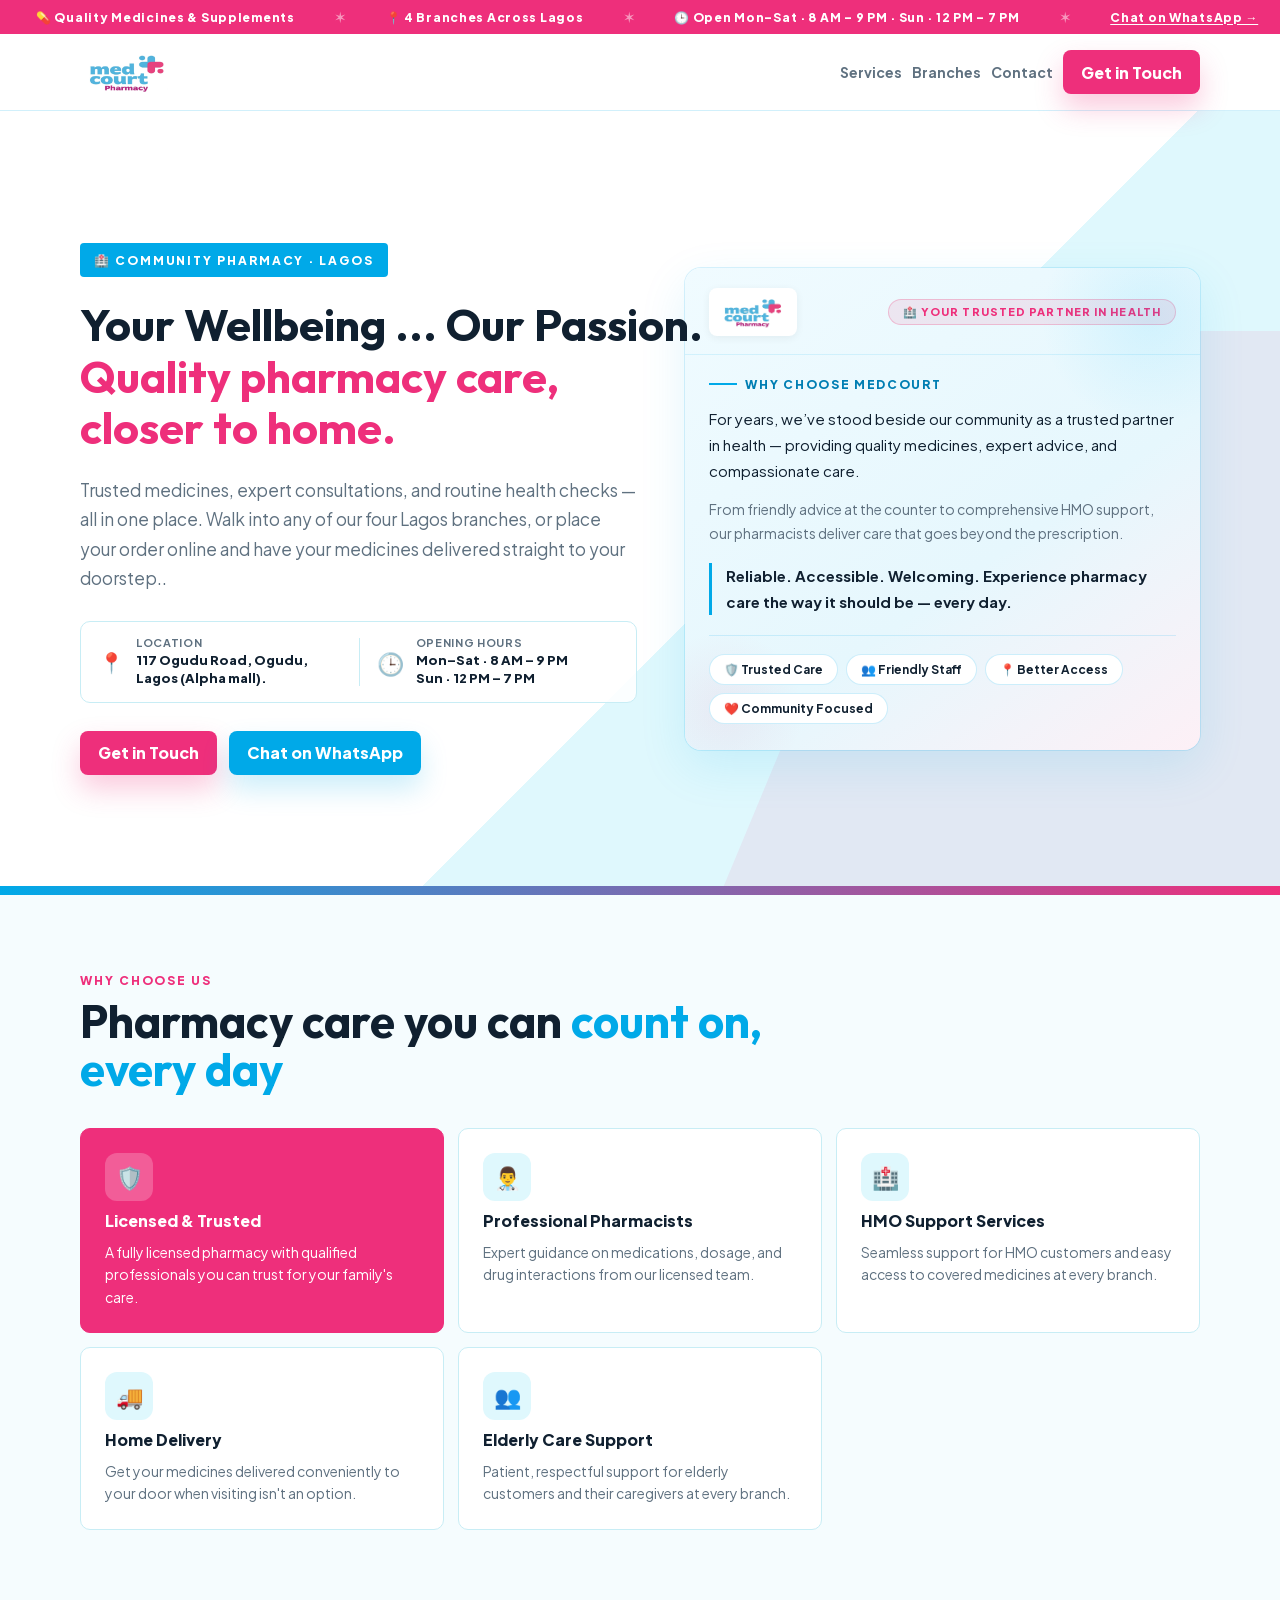
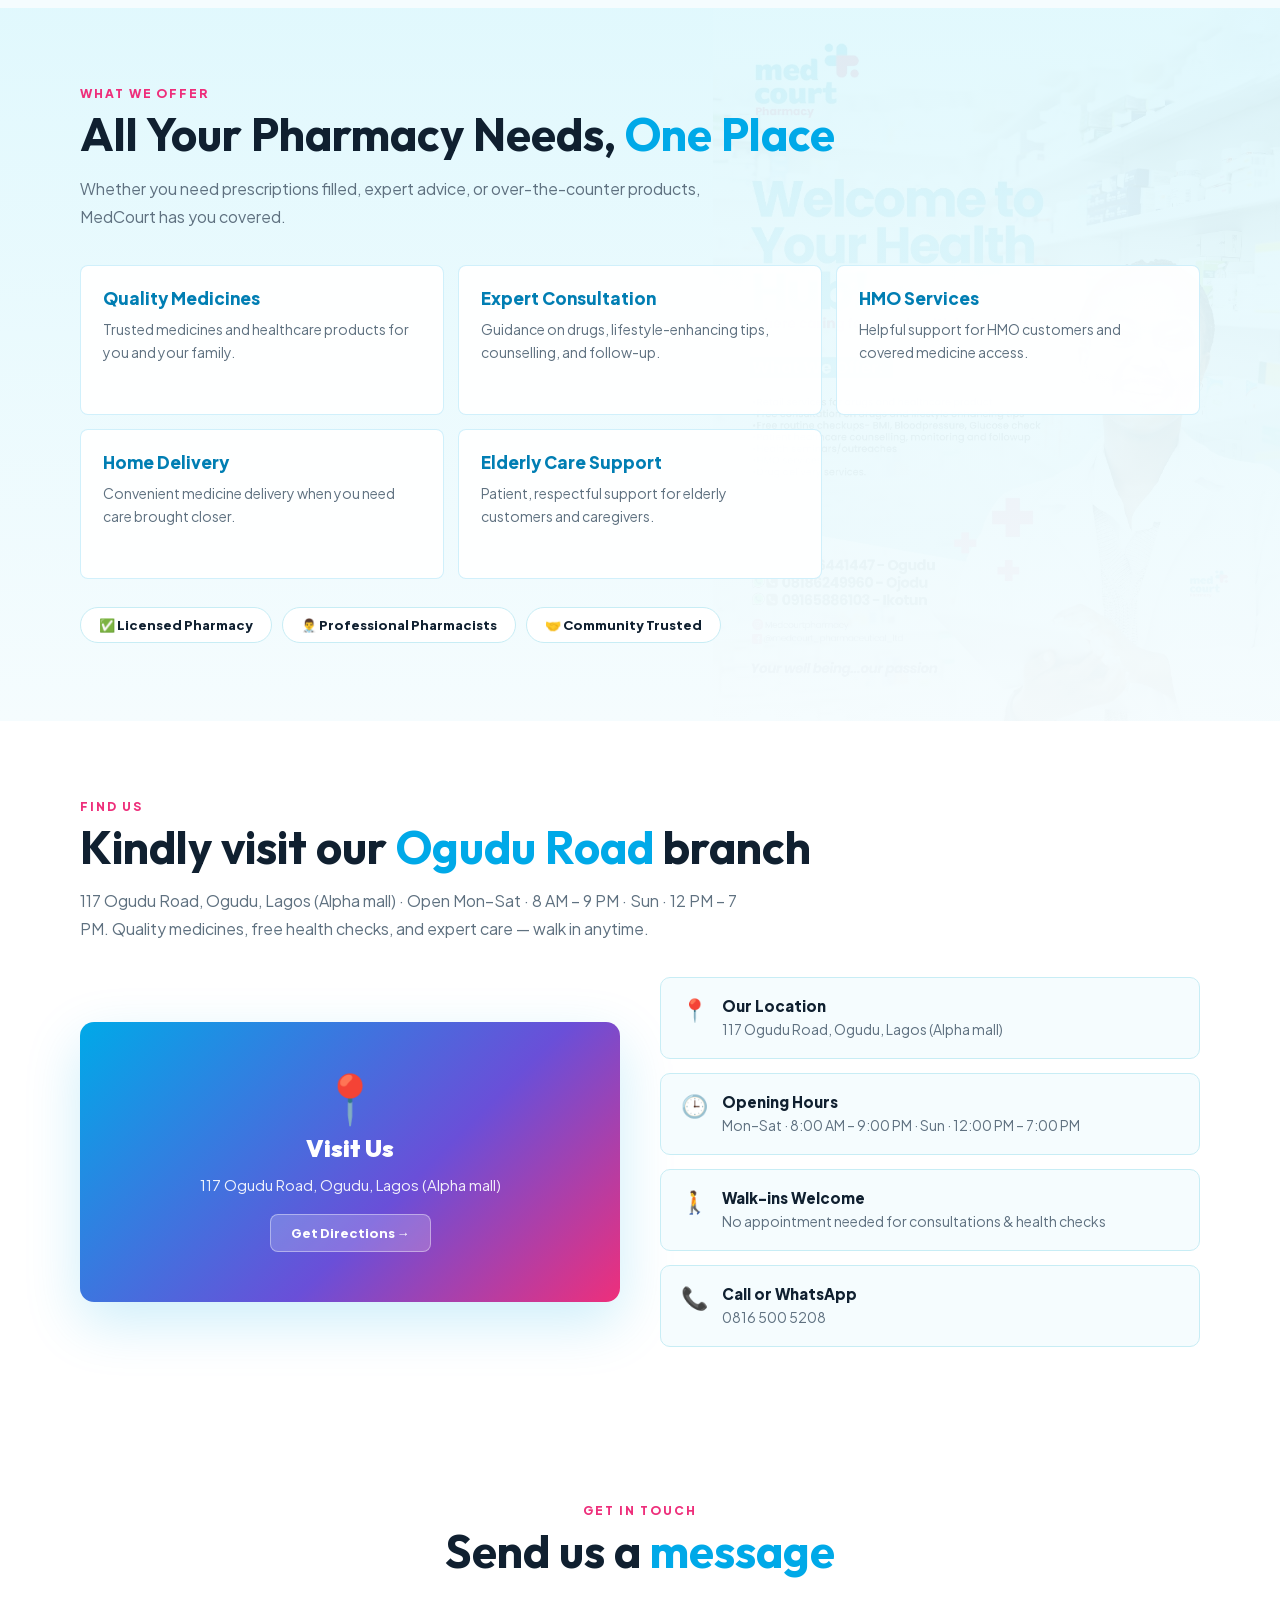
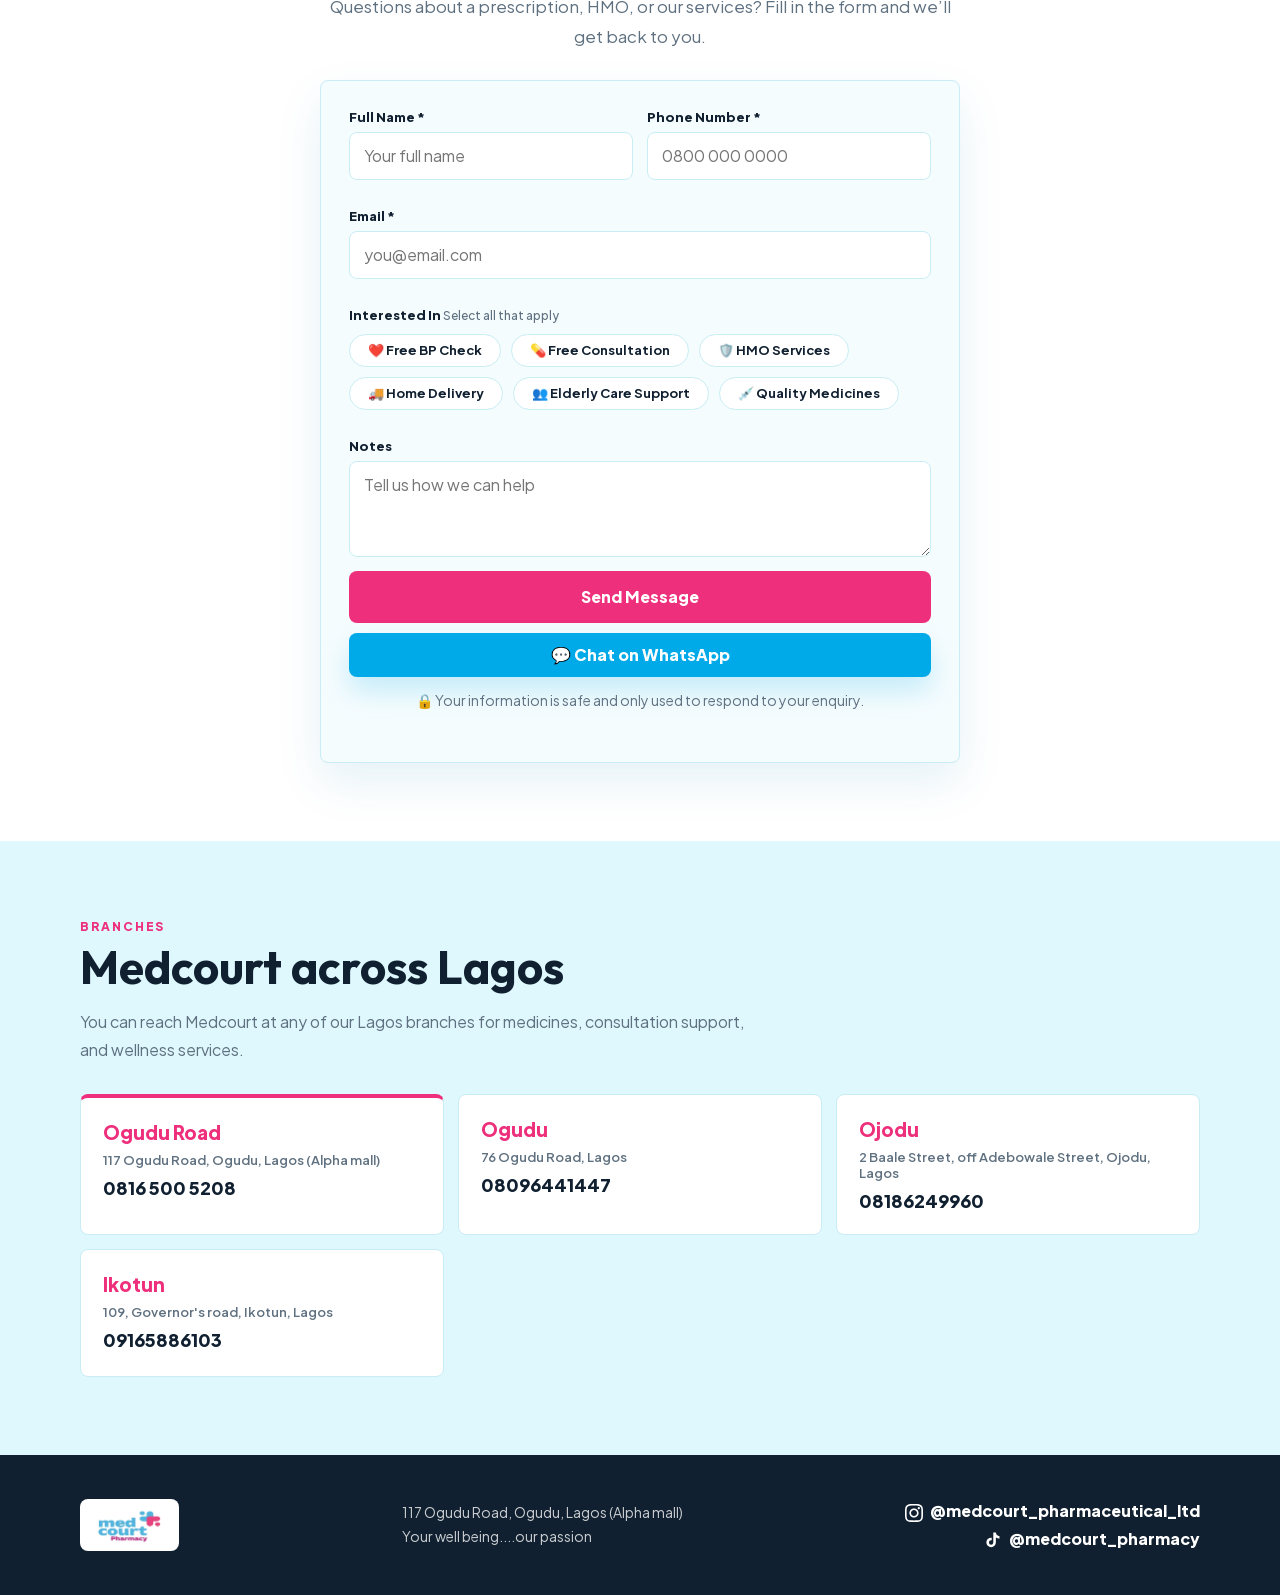
==== index.html @ 7a8a5ca0 "remove pop up" ====
<!DOCTYPE html>
<html lang="en">
<head>
<meta charset="UTF-8">
<meta name="viewport" content="width=device-width, initial-scale=1.0">
<title>Medcourt Pharmacy | Quality Care · Lagos</title>
<!-- Google Analytics -->
<script async src="https://www.googletagmanager.com/gtag/js?id=G-EZX1KVWRFL"></script>
<script>
  window.dataLayer = window.dataLayer || [];
  function gtag(){dataLayer.push(arguments);}
  gtag('js', new Date());
  gtag('config', 'G-EZX1KVWRFL');
</script>
<link href="assets/fonts/fonts.css" rel="stylesheet">
<style>
  :root {
    --cyan: #00a9e8;
    --cyan-dark: #007eb3;
    --cyan-soft: #dff8fd;
    --pink: #ee2f7b;
    --pink-dark: #c91461;
    --ink: #102030;
    --muted: #5f7180;
    --line: #c8edf5;
    --white: #ffffff;
    --soft: #f5fcfe;
  }

  *, *::before, *::after { box-sizing: border-box; margin: 0; padding: 0; }

  html { scroll-behavior: smooth; }

  body {
    font-family: "Plus Jakarta Sans", Arial, sans-serif;
    color: var(--ink);
    background: var(--soft);
    overflow-x: hidden;
  }

  img { max-width: 100%; display: block; }
  a { color: inherit; }
  button, input, select, textarea { font: inherit; }

  .container {
    width: min(1120px, calc(100% - 40px));
    margin: 0 auto;
  }

  .topbar {
    background: var(--pink);
    color: var(--white);
    font-size: 12px;
    font-weight: 800;
    letter-spacing: 0.06em;
    height: 34px;
    overflow: hidden;
    display: flex;
    align-items: center;
  }

  .topbar a {
    color: var(--white);
    text-decoration: underline;
    text-underline-offset: 2px;
  }

  .topbar-track {
    display: flex;
    white-space: nowrap;
    animation: topbar-slide 28s linear infinite;
    gap: 0;
  }

  .topbar-track:hover { animation-play-state: paused; }

  .topbar-item {
    padding: 0 36px;
    flex-shrink: 0;
  }

  .topbar-sep {
    opacity: 0.5;
    padding: 0 4px;
  }

  @keyframes topbar-slide {
    from { transform: translateX(0); }
    to   { transform: translateX(-50%); }
  }

  .site-header {
    background: rgba(255,255,255,0.92);
    border-bottom: 1px solid rgba(0,169,232,0.18);
    position: sticky;
    top: 0;
    z-index: 30;
    backdrop-filter: blur(14px);
  }

  .nav {
    min-height: 76px;
    display: flex;
    align-items: center;
    justify-content: space-between;
    gap: 20px;
  }

  .brand {
    display: inline-flex;
    align-items: center;
    gap: 12px;
    text-decoration: none;
  }

  .brand-mark {
    width: 46px;
    height: 46px;
    border-radius: 12px;
    background:
      radial-gradient(circle at 34% 25%, var(--cyan) 0 14%, transparent 15%),
      radial-gradient(circle at 62% 25%, var(--cyan) 0 14%, transparent 15%),
      linear-gradient(90deg, transparent 0 48%, var(--pink) 49% 100%),
      linear-gradient(var(--cyan), var(--cyan));
    position: relative;
    box-shadow: 0 10px 24px rgba(0,169,232,0.18);
  }

  .brand-mark::after {
    content: "";
    position: absolute;
    width: 30px;
    height: 30px;
    right: 2px;
    bottom: 4px;
    background:
      linear-gradient(var(--pink), var(--pink)) center / 100% 34% no-repeat,
      linear-gradient(90deg, var(--pink), var(--pink)) center / 34% 100% no-repeat;
    border-radius: 8px;
  }

  .brand-text {
    font-family: "Outfit", Arial, sans-serif;
    line-height: 0.86;
    color: var(--cyan);
    font-weight: 900;
    font-size: 27px;
    letter-spacing: 0;
  }

  .brand-text span {
    display: block;
    color: var(--pink);
    font-size: 14px;
    letter-spacing: 0;
    margin-top: 5px;
  }

  .nav-actions {
    display: flex;
    align-items: center;
    gap: 10px;
  }

  .nav-link {
    color: var(--muted);
    text-decoration: none;
    font-size: 14px;
    font-weight: 700;
  }

  .btn {
    border: 0;
    border-radius: 8px;
    min-height: 44px;
    padding: 0 18px;
    display: inline-flex;
    align-items: center;
    justify-content: center;
    gap: 8px;
    text-decoration: none;
    font-weight: 900;
    cursor: pointer;
    transition: transform 0.2s ease, box-shadow 0.2s ease, background 0.2s ease;
    white-space: nowrap;
  }

  .btn:hover { transform: translateY(-1px); }

  .btn-primary {
    background: var(--pink);
    color: var(--white);
    box-shadow: 0 14px 28px rgba(238,47,123,0.25);
  }

  .btn-primary:hover { background: var(--pink-dark); }

  .btn-secondary {
    background: var(--cyan);
    color: var(--white);
    box-shadow: 0 14px 28px rgba(0,169,232,0.2);
  }

  .btn-submit {
    background: var(--pink);
    color: var(--white);
    width: 100%;
    min-height: 52px;
  }

  /* Button loading spinner */
  .btn .spinner,
  .btn-spinner {
    display: inline-block;
    width: 16px;
    height: 16px;
    border-radius: 50%;
    border: 2px solid rgba(255,255,255,0.25);
    border-top-color: rgba(255,255,255,0.95);
    vertical-align: middle;
    margin-right: 8px;
    box-sizing: border-box;
    animation: spin 0.8s linear infinite;
  }

  /* darker spinner for buttons with light text on pale background */
  .btn-primary.loading .spinner,
  .btn-submit.loading .spinner {
    border: 2px solid rgba(255,255,255,0.25);
    border-top-color: rgba(255,255,255,0.95);
  }

  @keyframes spin { to { transform: rotate(360deg); } }

  .hero {
    background:
      linear-gradient(135deg, var(--white) 0 58%, var(--cyan-soft) 58% 100%);
    min-height: calc(100vh - 116px);
    padding: 64px 0 52px;
    display: flex;
    align-items: center;
    position: relative;
    overflow: hidden;
  }

  .hero::before {
    content: "";
    position: absolute;
    inset: auto 0 0 auto;
    width: min(48vw, 560px);
    height: 72%;
    background: var(--pink);
    clip-path: polygon(42% 0, 100% 0, 100% 100%, 0 100%);
    opacity: 0.08;
    pointer-events: none;
  }

  .hero::after {
    content: "";
    position: absolute;
    left: 0;
    right: 0;
    bottom: 0;
    height: 9px;
    background: linear-gradient(90deg, var(--cyan), var(--pink));
  }

  .hero-grid {
    display: grid;
    grid-template-columns: minmax(0, 1.04fr) minmax(360px, 0.96fr);
    gap: 48px;
    align-items: center;
    position: relative;
    z-index: 1;
  }

  .hero-content {
    width: 100%;
    position: relative;
    z-index: 1;
  }

  .opening-tag {
    display: inline-flex;
    align-items: center;
    min-height: 34px;
    padding: 0 14px;
    border-radius: 4px;
    background: var(--cyan);
    color: var(--white);
    text-transform: uppercase;
    font-size: 12px;
    font-weight: 900;
    letter-spacing: 0.16em;
    margin-bottom: 22px;
    white-space: nowrap;
    max-width: 100%;
    overflow: hidden;
    text-overflow: ellipsis;
  }

  .hero h1 {
    font-family: "Outfit", Arial, sans-serif;
    font-size: clamp(1rem, 5.8vw, 2.8rem);
    line-height: 1.15;
    letter-spacing: 0;
    color: var(--ink);
    margin-bottom: 22px;
  }

  .h1-line {
    display: block;
    white-space: nowrap;
  }

  .h1-accent {
    color: var(--pink);
  }

  .hero-copy {
    font-size: 1.08rem;
    line-height: 1.7;
    color: var(--muted);
    max-width: 560px;
    margin-bottom: 28px;
  }

  .hero-meta {
    display: flex;
    flex-wrap: wrap;
    gap: 0;
    margin-bottom: 28px;
    max-width: 580px;
    background: rgba(255,255,255,0.88);
    border: 1px solid var(--line);
    border-radius: 10px;
    overflow: hidden;
  }

  .meta-item {
    display: flex;
    align-items: center;
    gap: 12px;
    padding: 14px 18px;
    flex: 1;
    min-width: 0;
    position: relative;
  }

  .meta-item + .meta-item::before {
    content: "";
    position: absolute;
    left: 0;
    top: 20%;
    height: 60%;
    width: 1px;
    background: var(--line);
  }

  .meta-item-icon {
    font-size: 20px;
    flex-shrink: 0;
    line-height: 1;
  }

  .meta-item strong {
    display: block;
    color: var(--muted);
    font-size: 11px;
    font-weight: 700;
    letter-spacing: 0.06em;
    text-transform: uppercase;
    margin-bottom: 3px;
  }

  .meta-item span {
    display: block;
    color: var(--ink);
    font-size: 13px;
    line-height: 1.35;
    font-weight: 800;
  }

  .hero-actions {
    display: flex;
    flex-wrap: wrap;
    gap: 12px;
    align-items: center;
  }

  .hero-visual {
    position: relative;
  }

  .opening-panel {
    background: var(--white);
    border: 1px solid rgba(0,169,232,0.2);
    border-radius: 8px;
    box-shadow: 0 28px 70px rgba(16,32,48,0.14);
    overflow: hidden;
  }

  .panel-ribbon {
    min-height: 52px;
    background: var(--pink);
    color: var(--white);
    display: flex;
    align-items: center;
    justify-content: space-between;
    gap: 16px;
    padding: 0 22px;
    font-weight: 900;
    letter-spacing: 0.12em;
    text-transform: uppercase;
    font-size: 12px;
  }

  .panel-ribbon span:last-child {
    background: var(--white);
    color: var(--pink);
    border-radius: 4px;
    padding: 7px 10px;
    letter-spacing: 0.08em;
  }

  .panel-body {
    padding: 28px 30px 30px;
    background:
      linear-gradient(90deg, rgba(0,169,232,0.08) 0 1px, transparent 1px) 0 0 / 28px 28px,
      linear-gradient(180deg, var(--white), #f7fdff);
  }

  .panel-logo {
    display: inline-flex;
    align-items: center;
    gap: 12px;
    margin-bottom: 24px;
  }

  .panel-logo .brand-mark {
    width: 38px;
    height: 38px;
    box-shadow: none;
  }

  .panel-logo .brand-mark::after {
    width: 25px;
    height: 25px;
  }

  .panel-logo strong {
    font-family: "Outfit", Arial, sans-serif;
    color: var(--cyan);
    font-size: 24px;
    line-height: 0.85;
    letter-spacing: 0;
  }

  .panel-logo strong span {
    display: block;
    color: var(--pink);
    font-size: 13px;
    margin-top: 5px;
  }

  .panel-location {
    color: var(--muted);
    font-size: 13px;
    font-weight: 900;
    letter-spacing: 0.12em;
    text-transform: uppercase;
    margin-bottom: 12px;
  }

  .panel-title {
    font-family: "Outfit", Arial, sans-serif;
    font-size: 5.15rem;
    line-height: 0.88;
    color: var(--cyan);
    letter-spacing: 0;
    margin-bottom: 18px;
  }

  .panel-title span {
    color: var(--pink);
    display: block;
  }

  .panel-address {
    color: var(--ink);
    font-size: 16px;
    line-height: 1.5;
    font-weight: 800;
    max-width: 360px;
    margin-bottom: 26px;
  }

  .panel-actions {
    display: grid;
    grid-template-columns: repeat(2, minmax(0, 1fr));
    gap: 10px;
  }

  .panel-chip {
    border: 1px solid var(--line);
    background: var(--white);
    border-radius: 6px;
    min-height: 70px;
    padding: 12px;
    display: flex;
    align-items: center;
    color: var(--ink);
    font-size: 13px;
    line-height: 1.35;
    font-weight: 900;
  }

  section { padding: 78px 0; }

  .section-kicker {
    color: var(--pink);
    font-size: 12px;
    font-weight: 900;
    letter-spacing: 0.16em;
    text-transform: uppercase;
    margin-bottom: 10px;
  }

  .section-title {
    font-family: "Outfit", Arial, sans-serif;
    font-size: 2.85rem;
    line-height: 1.05;
    color: var(--ink);
    letter-spacing: 0;
    max-width: 760px;
    margin-bottom: 16px;
  }

  .section-title span { color: var(--cyan); }

  .section-copy {
    color: var(--muted);
    font-size: 16px;
    line-height: 1.75;
    max-width: 680px;
  }

  .lead-magnet {
    background: var(--white);
  }

  .lead-grid {
    display: grid;
    grid-template-columns: 0.95fr 1.05fr;
    gap: 48px;
    align-items: center;
  }

  .poster-frame {
    border-radius: 8px;
    overflow: hidden;
    background: var(--cyan-soft);
    box-shadow: 0 24px 60px rgba(16,32,48,0.14);
    border: 1px solid rgba(0,169,232,0.16);
  }

  .offer-list {
    display: grid;
    grid-template-columns: repeat(2, minmax(0, 1fr));
    gap: 12px;
    margin-top: 30px;
  }

  .offer-pill {
    background: var(--cyan-soft);
    border: 1px solid var(--line);
    color: var(--ink);
    border-radius: 8px;
    padding: 15px 16px;
    min-height: 76px;
    display: flex;
    align-items: center;
    font-weight: 800;
    line-height: 1.35;
  }

  .offer-pill.featured {
    background: var(--pink);
    color: var(--white);
    border-color: var(--pink);
  }

  .services {
    background:
      linear-gradient(180deg, rgba(223,248,253,0.92), rgba(245,252,254,0.98)),
      url("WhatsApp%20Image%20May%204%202026.jpeg") right center / contain no-repeat;
  }

  .services-grid {
    margin-top: 34px;
    display: grid;
    grid-template-columns: repeat(3, minmax(0, 1fr));
    gap: 14px;
  }

  .service-item {
    background: rgba(255,255,255,0.92);
    border: 1px solid rgba(0,169,232,0.18);
    border-radius: 8px;
    padding: 22px;
    min-height: 150px;
  }

  .service-item h3 {
    font-size: 17px;
    color: var(--cyan-dark);
    line-height: 1.25;
    margin-bottom: 9px;
    font-weight: 900;
  }

  .service-item p {
    color: var(--muted);
    font-size: 14px;
    line-height: 1.65;
  }

  .location-band {
    background: var(--pink);
    color: var(--white);
    padding: 44px 0;
  }

  .location-inner {
    display: grid;
    grid-template-columns: 1fr auto;
    gap: 24px;
    align-items: center;
  }

  .location-inner h2 {
    font-family: "Outfit", Arial, sans-serif;
    font-size: 2.55rem;
    line-height: 1;
    margin-bottom: 9px;
  }

  .location-inner p {
    font-size: 17px;
    line-height: 1.6;
    opacity: 0.94;
  }

  .phone-badge {
    background: var(--white);
    color: var(--pink);
    border-radius: 8px;
    min-height: 76px;
    padding: 0 26px;
    display: inline-flex;
    align-items: center;
    justify-content: center;
    font-size: 1.9rem;
    font-weight: 900;
    letter-spacing: 0.14em;
    text-decoration: none;
  }

  .capture {
    background: var(--white);
  }

  .capture-grid {
    display: grid;
    grid-template-columns: 0.85fr 1.15fr;
    gap: 52px;
    align-items: start;
  }

  .perks {
    margin-top: 28px;
    display: grid;
    gap: 10px;
  }

  .perk {
    border-left: 5px solid var(--cyan);
    background: var(--soft);
    padding: 14px 16px;
    border-radius: 0 8px 8px 0;
    color: var(--ink);
    font-weight: 800;
    line-height: 1.45;
  }

  /* Compact horizontal perks strip (popup — topbar-like auto-scroll) */
  .perks-strip {
    display: block;
    margin-top: 12px;
    height: 34px;
    border-radius: 8px;
    overflow: hidden;
    background: linear-gradient(90deg, var(--pink), var(--cyan));
    color: var(--white);
  }

  .perks-track {
    display: flex;
    gap: 18px;
    align-items: center;
    white-space: nowrap;
    padding: 4px 12px;
    transform: translateX(0);
    animation: topbar-slide 24s linear infinite;
  }

  .perks-strip:hover .perks-track { animation-play-state: paused; }

  .perks-strip .perk {
    border-left: 0;
    background: rgba(255,255,255,0.06);
    padding: 6px 14px;
    border-radius: 999px;
    font-size: 13px;
    display: inline-flex;
    align-items: center;
    gap: 8px;
    color: inherit;
    flex: 0 0 auto;
    border: 1px solid rgba(255,255,255,0.12);
  }

  .perks-strip::-webkit-scrollbar { height: 6px; }
  .perks-strip::-webkit-scrollbar-thumb { background: rgba(255,255,255,0.18); border-radius: 6px; }

  .perk-icon { font-size: 16px; line-height: 1; color: #fff; }

  .form-panel {
    border: 1px solid var(--line);
    border-radius: 8px;
    padding: 28px;
    background: var(--soft);
    box-shadow: 0 20px 46px rgba(0,126,179,0.1);
  }

  .form-panel h3 {
    font-family: "Outfit", Arial, sans-serif;
    font-size: 1.65rem;
    line-height: 1;
    margin-bottom: 10px;
  }

  .form-panel > p {
    color: var(--muted);
    font-size: 14px;
    line-height: 1.65;
    margin-bottom: 22px;
  }

  .form-grid {
    display: grid;
    grid-template-columns: repeat(2, minmax(0, 1fr));
    gap: 14px;
  }

  .form-group {
    display: flex;
    flex-direction: column;
    gap: 7px;
    margin-bottom: 14px;
  }

  .form-group.full { grid-column: 1 / -1; }

  label {
    color: var(--ink);
    font-size: 13px;
    font-weight: 900;
  }

  input, select, textarea {
    width: 100%;
    border: 1.5px solid var(--line);
    border-radius: 8px;
    min-height: 48px;
    padding: 12px 14px;
    background: var(--white);
    color: var(--ink);
    outline: none;
    transition: border-color 0.2s ease, box-shadow 0.2s ease;
  }

  textarea {
    resize: vertical;
    min-height: 96px;
  }

  input:focus, select:focus, textarea:focus {
    border-color: var(--cyan);
    box-shadow: 0 0 0 4px rgba(0,169,232,0.12);
  }

  .form-note {
    color: var(--muted);
    font-size: 12px;
    line-height: 1.5;
    margin: 2px 0 16px;
  }

  .error-text {
    display: none;
    color: #b42318;
    font-size: 13px;
    font-weight: 700;
    margin-bottom: 12px;
  }

  /* ── What to Expect ── */
  .expect {
    background: var(--soft);
  }

  .expect-grid {
    margin-top: 34px;
    display: grid;
    grid-template-columns: repeat(3, minmax(0, 1fr));
    gap: 14px;
  }

  .expect-card {
    background: var(--white);
    border: 1px solid var(--line);
    border-radius: 10px;
    padding: 24px;
    display: flex;
    flex-direction: column;
    gap: 10px;
  }

  .expect-card.featured {
    background: var(--pink);
    border-color: var(--pink);
    color: var(--white);
  }

  .expect-card.featured h3,
  .expect-card.featured p { color: var(--white); }

  .expect-icon {
    width: 48px;
    height: 48px;
    border-radius: 12px;
    background: var(--cyan-soft);
    display: flex;
    align-items: center;
    justify-content: center;
    font-size: 22px;
    flex-shrink: 0;
  }

  .expect-card.featured .expect-icon {
    background: rgba(255,255,255,0.22);
  }

  .expect-card h3 {
    font-size: 16px;
    color: var(--ink);
    font-weight: 900;
    line-height: 1.25;
  }

  .expect-card p {
    color: var(--muted);
    font-size: 14px;
    line-height: 1.6;
  }

  .expect-badge {
    margin-top: 28px;
    display: inline-flex;
    align-items: center;
    gap: 8px;
    background: rgba(238,47,123,0.1);
    color: var(--pink);
    border-radius: 999px;
    padding: 8px 18px;
    font-size: 13px;
    font-weight: 900;
  }

  /* ── Find Us ── */
  .find-us {
    background: var(--white);
  }

  .find-us-grid {
    display: grid;
    grid-template-columns: 1fr 1fr;
    gap: 40px;
    align-items: center;
  }

  .find-us-map {
    border-radius: 14px;
    overflow: hidden;
    background: linear-gradient(135deg, var(--cyan) 0%, #6a4fd8 60%, var(--pink) 100%);
    min-height: 280px;
    display: flex;
    flex-direction: column;
    align-items: center;
    justify-content: center;
    gap: 12px;
    color: var(--white);
    text-align: center;
    padding: 32px;
    box-shadow: 0 20px 56px rgba(0,169,232,0.2);
  }

  .find-us-map .map-pin {
    font-size: 48px;
    line-height: 1;
  }

  .find-us-map h3 {
    font-family: "Outfit", Arial, sans-serif;
    font-size: 1.5rem;
    font-weight: 900;
  }

  .find-us-map p {
    font-size: 15px;
    opacity: 0.9;
  }

  .find-us-map a {
    margin-top: 8px;
    background: rgba(255,255,255,0.2);
    border: 1px solid rgba(255,255,255,0.4);
    color: var(--white);
    border-radius: 8px;
    padding: 10px 20px;
    font-size: 13px;
    font-weight: 900;
    text-decoration: none;
    transition: background 0.2s;
  }

  .find-us-map a:hover { background: rgba(255,255,255,0.32); }

  .find-us-info {
    display: grid;
    gap: 14px;
  }

  .info-tile {
    background: var(--soft);
    border: 1px solid var(--line);
    border-radius: 10px;
    padding: 18px 20px;
    display: flex;
    align-items: flex-start;
    gap: 14px;
  }

  .info-tile-icon {
    font-size: 22px;
    line-height: 1;
    flex-shrink: 0;
    margin-top: 2px;
  }

  .info-tile strong {
    display: block;
    color: var(--ink);
    font-weight: 900;
    font-size: 15px;
    margin-bottom: 3px;
  }

  .info-tile span {
    color: var(--muted);
    font-size: 14px;
    line-height: 1.5;
  }

  @media (max-width: 900px) {
    .expect-grid { grid-template-columns: repeat(2, minmax(0, 1fr)); }
    .find-us-grid { grid-template-columns: 1fr; }
  }

  @media (max-width: 640px) {
    .expect-grid { grid-template-columns: 1fr; }
  }

  /* ── Celebrate panel redesign ── */
  .celebrate-panel {
    background: linear-gradient(145deg, #f0fbff 0%, #e6f7fd 60%, #fdf0f6 100%);
    border-radius: 16px;
    overflow: hidden;
    box-shadow: 0 16px 48px rgba(0,169,232,0.12), 0 0 0 1px rgba(0,169,232,0.15);
    position: relative;
  }

  .celebrate-panel::before {
    content: "";
    position: absolute;
    top: -60px;
    right: -60px;
    width: 220px;
    height: 220px;
    border-radius: 50%;
    background: radial-gradient(circle, rgba(0,190,252,0.1) 0%, transparent 70%);
    pointer-events: none;
  }

  .celebrate-panel::after {
    content: "";
    position: absolute;
    bottom: -40px;
    left: -40px;
    width: 160px;
    height: 160px;
    border-radius: 50%;
    background: radial-gradient(circle, rgba(237,58,120,0.07) 0%, transparent 70%);
    pointer-events: none;
  }

  .celebrate-panel-head {
    padding: 20px 24px 18px;
    border-bottom: 1px solid rgba(0,169,232,0.12);
    display: flex;
    align-items: center;
    justify-content: space-between;
    gap: 12px;
  }

  .celebrate-panel-head img {
    height: 48px;
    width: auto;
    border-radius: 8px;
    background: #fff;
    padding: 4px 8px;
    box-shadow: 0 2px 8px rgba(0,0,0,0.06);
  }

  .celebrate-panel-badge {
    background: rgba(237,58,120,0.1);
    border: 1px solid rgba(237,58,120,0.25);
    color: var(--pink);
    border-radius: 999px;
    padding: 5px 14px;
    font-size: 11px;
    font-weight: 900;
    letter-spacing: 0.1em;
    text-transform: uppercase;
    white-space: nowrap;
  }

  .celebrate-panel-body {
    padding: 22px 24px 26px;
    position: relative;
    z-index: 1;
  }

  .celebrate-quote {
    font-size: 12px;
    color: var(--cyan-dark);
    font-weight: 900;
    letter-spacing: 0.14em;
    text-transform: uppercase;
    margin-bottom: 14px;
    display: flex;
    align-items: center;
    gap: 8px;
  }

  .celebrate-quote::before {
    content: "";
    display: block;
    width: 28px;
    height: 2px;
    background: var(--cyan);
    flex-shrink: 0;
  }

  .celebrate-text {
    color: var(--ink);
    font-size: 15px;
    line-height: 1.72;
    margin-bottom: 14px;
  }

  .celebrate-text.accent {
    color: var(--muted);
    font-size: 14px;
  }

  .celebrate-text.highlight {
    color: var(--ink);
    font-weight: 700;
    font-size: 15px;
    border-left: 3px solid var(--cyan);
    padding-left: 14px;
    margin: 18px 0;
  }

  .celebrate-pills-dark {
    display: flex;
    flex-wrap: wrap;
    gap: 8px;
    margin-top: 20px;
    padding-top: 18px;
    border-top: 1px solid rgba(0,169,232,0.15);
  }

  .celebrate-pill-dark {
    background: #fff;
    border: 1px solid rgba(0,169,232,0.2);
    color: var(--ink);
    border-radius: 999px;
    padding: 7px 14px;
    font-size: 12px;
    font-weight: 700;
    display: inline-flex;
    align-items: center;
    gap: 6px;
    transition: background 0.2s;
  }

  .celebrate-pill-dark:hover {
    background: rgba(255,255,255,0.13);
  }

  .celebrate-pills {
    display: flex;
    flex-wrap: wrap;
    gap: 10px;
    margin-top: 28px;
  }

  .celebrate-pill {
    display: inline-flex;
    align-items: center;
    gap: 8px;
    border: 1.5px solid var(--line);
    background: var(--white);
    border-radius: 999px;
    padding: 9px 18px;
    font-size: 14px;
    font-weight: 800;
    color: var(--ink);
  }

  .celebrate-pill span {
    font-size: 16px;
  }

  .service-chips {
    display: flex;
    flex-wrap: wrap;
    gap: 10px;
    margin-top: 4px;
  }

  .service-chip {
    border: 1.5px solid var(--line);
    background: var(--white);
    color: var(--ink);
    border-radius: 999px;
    padding: 9px 18px;
    font-size: 13px;
    font-weight: 700;
    cursor: pointer;
    transition: background 0.15s, border-color 0.15s, color 0.15s, box-shadow 0.15s;
    outline: none;
    font-family: inherit;
    line-height: 1;
  }

  .service-chip:hover {
    border-color: var(--cyan);
    background: var(--cyan-soft);
  }

  .service-chip.selected {
    background: var(--cyan);
    border-color: var(--cyan);
    color: var(--white);
    box-shadow: 0 4px 12px rgba(0,169,232,0.25);
  }

  .reserve-intro {
    text-align: center;
    margin-bottom: 28px;
  }

  .reserve-intro .section-kicker { display: block; }

  .reserve-intro .section-copy {
    margin: 0 auto;
    font-size: 17px;
    color: var(--muted);
  }

  .branches {
    background: var(--cyan-soft);
  }

  .branch-grid {
    margin-top: 30px;
    display: grid;
    grid-template-columns: repeat(3, minmax(0, 1fr));
    gap: 14px;
  }

  .branch {
    background: var(--white);
    border: 1px solid var(--line);
    border-radius: 8px;
    padding: 22px;
    min-height: 128px;
  }

  .branch h3 {
    color: var(--pink);
    font-weight: 900;
    font-size: 19px;
    margin-bottom: 8px;
  }

  .branch a {
    color: var(--ink);
    text-decoration: none;
    font-weight: 900;
    font-size: 18px;
  }

  footer {
    background: var(--ink);
    color: rgba(255,255,255,0.78);
    padding: 44px 0;
  }

  .footer-inner {
    display: flex;
    align-items: center;
    justify-content: space-between;
    gap: 24px;
  }

  footer .brand-text { color: var(--cyan); }
  footer p { font-size: 14px; line-height: 1.7; }
  .socials { display: grid; gap: 6px; text-align: right; }
  .socials a { color: var(--white); text-decoration: none; font-weight: 800; }

  .popup-overlay {
    position: fixed;
    inset: 0;
    z-index: 80;
    background: rgba(16,32,48,0.68);
    display: flex;
    align-items: center;
    justify-content: center;
    padding: 20px;
    opacity: 0;
    pointer-events: none;
    transition: opacity 0.3s ease;
  }

  .popup-overlay.active {
    opacity: 1;
    pointer-events: all;
  }

  .popup-box {
    width: min(460px, 100%);
    background: var(--white);
    border-radius: 8px;
    padding: 30px;
    position: relative;
    border-top: 8px solid var(--pink);
    box-shadow: 0 26px 70px rgba(0,0,0,0.28);
  }

  .popup-close {
    position: absolute;
    top: 12px;
    right: 12px;
    width: 34px;
    height: 34px;
    border: 0;
    border-radius: 8px;
    background: var(--cyan-soft);
    color: var(--ink);
    cursor: pointer;
    font-size: 22px;
    line-height: 1;
  }

  .popup-box h2 {
    font-family: "Outfit", Arial, sans-serif;
    font-size: 1.8rem;
    line-height: 1.08;
    padding-right: 34px;
    margin-bottom: 12px;
  }

  .popup-box p {
    color: var(--muted);
    line-height: 1.65;
    font-size: 14px;
    margin-bottom: 18px;
  }

  .popup-badge {
    display: inline-flex;
    min-height: 30px;
    align-items: center;
    background: var(--cyan);
    color: var(--white);
    border-radius: 8px;
    padding: 0 12px;
    font-size: 11px;
    font-weight: 900;
    letter-spacing: 0.12em;
    text-transform: uppercase;
    margin-bottom: 14px;
  }
  
  /* Funfair-style header for popup */
  .popup-header {
    text-align: center;
    padding: 6px 0 12px;
  }
  .popup-header .sponsor-badge {
    display: inline-block;
    background: rgba(255,255,255,0.08);
    border: 1px solid rgba(255,255,255,0.12);
    border-radius: 999px;
    color: var(--white);
    font-size: 11px;
    font-weight: 800;
    text-transform: uppercase;
    padding: 4px 10px;
    margin-bottom: 8px;
    background: linear-gradient(90deg, var(--cyan), var(--pink));
    color: #fff;
  }
  .popup-header .header-emojis { display:block; font-size:20px; margin-bottom:6px; }
  .popup-header h1 { font-family: "Outfit", Arial, sans-serif; font-size:1.45rem; line-height:1.05; margin-bottom:6px; }
  .popup-header h1 .highlight { color: var(--pink); }
  .popup-header p { color: var(--muted); font-size:13px; margin-bottom: 10px; }

  /* Popover form styles inspired by Medcourt funfair */
  .chip-grid {
    display: flex;
    flex-wrap: nowrap;
    gap: 8px;
    margin-top: 8px;
    align-items: center;
    overflow-x: auto;
    -webkit-overflow-scrolling: touch;
    padding-bottom: 6px;
  }

  .chip-grid::-webkit-scrollbar { height: 8px; }
  .chip-grid::-webkit-scrollbar-thumb { background: rgba(0,0,0,0.08); border-radius: 8px; }

  .chip {
    flex: 0 0 auto;
    border: 1.5px solid var(--line);
    border-radius: 999px;
    padding: 8px 12px;
    font-size: 13px;
    font-weight: 800;
    color: var(--ink);
    cursor: pointer;
    display: inline-flex; align-items: center; gap: 8px;
    background: var(--white);
    transition: transform 0.08s ease, box-shadow 0.08s ease;
    white-space: nowrap;
    user-select: none;
  }

  /* allow horizontal pan gestures and improve scrollbar behavior */
  .chip-grid { touch-action: pan-x; -ms-overflow-style: -ms-autohiding-scrollbar; }
  .chip { touch-action: manipulation; }

  .chip:active { transform: translateY(1px); }

  .chip .chip-dot {
    width: 10px; height: 10px; border-radius: 50%;
    border: 2px solid #e6edf0; background: transparent; flex-shrink:0;
  }

  .chip input[type="checkbox"] { display: none; }

  .chip.on { border-color: var(--pink); background: rgba(238,47,123,0.06); color: var(--pink-dark); }
  .chip.on .chip-dot { background: var(--pink); border-color: var(--pink); }

  .popup-form-row { display: grid; grid-template-columns: 1fr 1fr; gap:10px; }
  .popup-select { width: 100%; border: 1.5px solid var(--line); border-radius:8px; padding:10px; }

  .success-state {
    display: none;
    text-align: center;
    padding: 12px 0 4px;
  }

  .success-state h3 {
    font-family: "Outfit", Arial, sans-serif;
    font-size: 1.65rem;
    margin-bottom: 10px;
  }

  .success-state p { margin-bottom: 8px; }

  .success-message {
    display: none;
    border: 1px solid rgba(0,169,232,0.24);
    background: var(--cyan-soft);
    color: var(--cyan-dark);
    border-radius: 8px;
    padding: 12px 14px;
    font-size: 13px;
    font-weight: 800;
    line-height: 1.45;
    margin-bottom: 14px;
  }

  @media (max-width: 900px) {
    .hero {
      min-height: auto;
      background: linear-gradient(180deg, var(--white) 0%, var(--cyan-soft) 100%);
      padding: 54px 0 48px;
    }

    .hero-grid,
    .hero-meta,
    .lead-grid,
    .capture-grid,
    .location-inner {
      grid-template-columns: 1fr;
    }

    .services-grid,
    .branch-grid {
      grid-template-columns: repeat(2, minmax(0, 1fr));
    }

    .phone-badge {
      justify-self: start;
    }
  }

  @media (max-width: 640px) {
    .container { width: min(100% - 28px, 1120px); }
    .nav { min-height: 68px; }
    .brand-mark { width: 40px; height: 40px; }
    .brand-text { font-size: 23px; }
    .brand-text span { font-size: 13px; }
    .nav-link { display: none; }
    .nav-actions .btn { padding: 0 12px; font-size: 13px; }
    .hero h1 { font-size: clamp(1rem, 5.8vw, 2.8rem); }
    .section-title { font-size: 2.1rem; }
    .panel-title { font-size: 3.75rem; }
    .location-inner h2 { font-size: 2rem; }
    .phone-badge { font-size: 1.35rem; }
    .panel-body { padding: 24px; }
    .panel-actions { grid-template-columns: 1fr; }
    .hero-meta { flex-direction: column; border-radius: 8px; }
    .meta-item + .meta-item::before { top: 0; left: 16px; width: calc(100% - 32px); height: 1px; }
    .offer-list,
    .services-grid,
    .branch-grid,
    .form-grid {
      grid-template-columns: 1fr;
    }
    .form-panel,
    section { padding: 58px 0; }
    .footer-inner {
      align-items: flex-start;
      flex-direction: column;
    }
    .socials { text-align: left; }
  }
</style>
</head>
<body>

<template id="popupOverlayDisabled">
  <!-- Popup form disabled: original popup markup moved here. -->
  <div class="popup-box">
    <button class="popup-close" aria-hidden="true" aria-label="Close">&times;</button>
    <div id="popupContent">
      <div class="popup-header">
        <span class="header-emojis">🎈🍦🎡🍿</span>
        <h1>Claim Your <span class="highlight">Free</span><br>Funfair Benefits!</h1>
        <p>Fill in your details and get an instant code which gives you discounts that you can redeem at the Medcourt pharmacy store.</p>
      </div>
      <form novalidate>
        <div class="form-group">
          <label>Full Name *</label>
          <input type="text" placeholder="Your full name" autocomplete="name">
        </div>
        <div class="form-group">
          <label>Email</label>
          <input type="email" placeholder="you@email.com" autocomplete="email">
        </div>
        <div class="form-group">
          <label>Phone Number *</label>
          <input type="tel" placeholder="0800 000 0000" autocomplete="tel">
        </div>
        <div class="form-group">
          <label>No. of Children</label>
          <select class="popup-select">
            <option value="" disabled selected>Select</option>
            <option value="1">1</option>
            <option value="2">2</option>
            <option value="3">3</option>
            <option value="4">4</option>
            <option value="5+">5+</option>
          </select>
        </div>
        <div class="form-group full">
          <label>Healthcare interest <span style="font-weight:500;color:var(--muted);font-size:12px;">Optional</span></label>
          <div class="chip-grid">
            <label class="chip"><input type="checkbox"/><span class="chip-dot"></span>Child Nutrition</label>
            <label class="chip"><input type="checkbox"/><span class="chip-dot"></span>Vitamins & Supplements</label>
            <label class="chip"><input type="checkbox"/><span class="chip-dot"></span>Dental Health</label>
            <label class="chip"><input type="checkbox"/><span class="chip-dot"></span>Eye & Vision</label>
            <label class="chip"><input type="checkbox"/><span class="chip-dot"></span>Baby & Skin Care</label>
            <label class="chip"><input type="checkbox"/><span class="chip-dot"></span>General Wellness</label>
          </div>
        </div>
        <p class="error-text">Please enter your name and phone number.</p>
        <button type="button" class="btn btn-primary" style="width:100%;">Get Voucher Code</button>
      </form>
    </div>
    <div class="success-state">
      <h3>Details submitted</h3>
      <p>Thank you. Your details have been saved and the Medcourt team will follow up with your opening ceremony information.</p>
      <button type="button" class="btn btn-secondary" style="width:100%;">Close</button>
    </div>
  </div>
</template>


<div class="topbar" aria-hidden="true">
  <div class="topbar-track" id="topbarTrack">
    <span class="topbar-item">💊 Quality Medicines &amp; Supplements</span>
    <span class="topbar-item topbar-sep">✶</span>
    <span class="topbar-item">📍 4 Branches Across Lagos</span>
    <span class="topbar-item topbar-sep">✶</span>
    <span class="topbar-item">🕒 Open Mon–Sat · 8 AM – 9 PM · Sun · 12 PM – 7 PM</span>
    <span class="topbar-item topbar-sep">✶</span>
    <span class="topbar-item"><a href="https://wa.me/2348165005208">Chat on WhatsApp →</a></span>
    <span class="topbar-item topbar-sep">✶</span>
    <span class="topbar-item">🛡️ Licensed &amp; Trusted · HMO Accepted</span>
    <span class="topbar-item topbar-sep">✶</span>
    <!-- duplicate for seamless loop -->
    <span class="topbar-item">💊 Quality Medicines &amp; Supplements</span>
    <span class="topbar-item topbar-sep">✶</span>
    <span class="topbar-item">📍 4 Branches Across Lagos</span>
    <span class="topbar-item topbar-sep">✶</span>
    <span class="topbar-item">🕒 Open Mon–Sat · 8 AM – 9 PM · Sun · 12 PM – 7 PM</span>
    <span class="topbar-item topbar-sep">✶</span>
    <span class="topbar-item"><a href="https://wa.me/2348165005208">Chat on WhatsApp →</a></span>
    <span class="topbar-item topbar-sep">✶</span>
    <span class="topbar-item">🛡️ Licensed &amp; Trusted · HMO Accepted</span>
    <span class="topbar-item topbar-sep">✶</span>
  </div>
</div>

<header class="site-header">
  <div class="container nav">
    <a href="#" class="brand" aria-label="Medcourt Pharmacy">
      <img src="logo.jpeg" alt="Medcourt Pharmacy" style="height:52px;width:auto;">
    </a>
    <div class="nav-actions">
      <a class="nav-link" href="#services">Services</a>
      <a class="nav-link" href="#branches">Branches</a>
      <a class="nav-link" href="#contact">Contact</a>
      <a class="btn btn-primary" href="#contact">Get in Touch</a>
    </div>
  </div>
</header>

<main>
  <section class="hero">
    <div class="container">
      <div class="hero-grid">
        <div class="hero-content">
          <div class="opening-tag">🏥 Community Pharmacy · Lagos</div>
          <h1><span class="h1-line">Your Wellbeing ... Our Passion.</span><span class="h1-line h1-accent">Quality pharmacy care,</span><span class="h1-line h1-accent">closer to home.</span></h1>
          <p class="hero-copy">Trusted medicines, expert consultations, and routine health checks — all in one place. Walk into any of our four Lagos branches, or place your order online and have your medicines delivered straight to your doorstep..</p>
          <div class="hero-meta">
            <div class="meta-item">
              <div class="meta-item-icon">📍</div>
              <div>
                <strong>Location</strong>
                <span>117 Ogudu Road, Ogudu, Lagos (Alpha mall).</span>
              </div>
            </div>
            <div class="meta-item">
             <div class="info-tile-icon">🕒</div>
              <div>
                <strong>Opening Hours</strong>
                <span>Mon–Sat · 8 AM – 9 PM </span>
                 <span> Sun · 12 PM – 7 PM</span>
              </div>
            </div>
          </div>
          <div class="hero-actions">
            <a class="btn btn-primary" href="#contact">Get in Touch</a>
            <a class="btn btn-secondary" href="https://wa.me/2348165005208?text=Hi%20Medcourt%20Pharmacy%2C%20I%27d%20like%20to%20know%20more%20about%20your%20services." target="_blank" rel="noopener">Chat on WhatsApp</a>
          </div>
        </div>

        <aside class="hero-visual" aria-label="Why choose Medcourt Pharmacy">
          <div class="celebrate-panel">
            <div class="celebrate-panel-head">
              <img src="logo.jpeg" alt="Medcourt Pharmacy">
              <span class="celebrate-panel-badge">🏥 Your Trusted Partner in Health</span>
            </div>
            <div class="celebrate-panel-body">
              <div class="celebrate-quote">Why Choose Medcourt</div>
              <p class="celebrate-text">For years, we’ve stood beside our community as a trusted partner in health — providing quality medicines, expert advice, and compassionate care.</p>
              <p class="celebrate-text accent">From friendly advice at the counter to comprehensive HMO support, our pharmacists deliver care that goes beyond the prescription.</p>
              <p class="celebrate-text highlight">Reliable. Accessible. Welcoming. Experience pharmacy care the way it should be — every day.</p>
              <div class="celebrate-pills-dark">
                <span class="celebrate-pill-dark">🛡️ Trusted Care</span>
                <span class="celebrate-pill-dark">👥 Friendly Staff</span>
                <span class="celebrate-pill-dark">📍 Better Access</span>
                <span class="celebrate-pill-dark">❤️ Community Focused</span>
              </div>
              <!-- perks strip removed from celebrate panel (moved into popup) -->
            </div>
          </div>
        </aside>
      </div>
    </div>
  </section>

  <section class="expect">
    <div class="container">
      <div class="section-kicker">Why Choose Us</div>
      <h2 class="section-title">Pharmacy care you can <span>count on, every day</span></h2>
      <div class="expect-grid">
        <div class="expect-card featured">
          <div class="expect-icon">🛡️</div>
          <h3>Licensed &amp; Trusted</h3>
          <p>A fully licensed pharmacy with qualified professionals you can trust for your family's care.</p>
        </div>
        <div class="expect-card">
          <div class="expect-icon">👨‍⚕️</div>
          <h3>Professional Pharmacists</h3>
          <p>Expert guidance on medications, dosage, and drug interactions from our licensed team.</p>
        </div>
        <div class="expect-card">
          <div class="expect-icon">🏥</div>
          <h3>HMO Support Services</h3>
          <p>Seamless support for HMO customers and easy access to covered medicines at every branch.</p>
        </div>
        <div class="expect-card">
          <div class="expect-icon">🚚</div>
          <h3>Home Delivery</h3>
          <p>Get your medicines delivered conveniently to your door when visiting isn't an option.</p>
        </div>
        <div class="expect-card">
          <div class="expect-icon">👥</div>
          <h3>Elderly Care Support</h3>
          <p>Patient, respectful support for elderly customers and their caregivers at every branch.</p>
        </div>
      </div>
    </div>
  </section>

  <section class="services" id="services">
    <div class="container">
      <div class="section-kicker">What We Offer</div>
      <h2 class="section-title">All Your Pharmacy Needs, <span>One Place</span></h2>
      <p class="section-copy">Whether you need prescriptions filled, expert advice, or over-the-counter products, MedCourt has you covered.</p>
      <div class="services-grid">
        <div class="service-item">
          <h3>Quality Medicines</h3>
          <p>Trusted medicines and healthcare products for you and your family.</p>
        </div>
        <div class="service-item">
          <h3>Expert Consultation</h3>
          <p>Guidance on drugs, lifestyle-enhancing tips, counselling, and follow-up.</p>
        </div>
        
        <div class="service-item">
          <h3>HMO Services</h3>
          <p>Helpful support for HMO customers and covered medicine access.</p>
        </div>
        <div class="service-item">
          <h3>Home Delivery</h3>
          <p>Convenient medicine delivery when you need care brought closer.</p>
        </div>
        <div class="service-item">
          <h3>Elderly Care Support</h3>
          <p>Patient, respectful support for elderly customers and caregivers.</p>
        </div>
      </div>
      <div style="display:flex;flex-wrap:wrap;gap:10px;margin-top:28px;">
        <span style="display:inline-flex;align-items:center;gap:7px;background:var(--white);border:1.5px solid var(--line);border-radius:999px;padding:9px 18px;font-size:13px;font-weight:800;color:var(--ink);">✅ Licensed Pharmacy</span>
        <span style="display:inline-flex;align-items:center;gap:7px;background:var(--white);border:1.5px solid var(--line);border-radius:999px;padding:9px 18px;font-size:13px;font-weight:800;color:var(--ink);">👨‍⚕️ Professional Pharmacists</span>
        <span style="display:inline-flex;align-items:center;gap:7px;background:var(--white);border:1.5px solid var(--line);border-radius:999px;padding:9px 18px;font-size:13px;font-weight:800;color:var(--ink);">🤝 Community Trusted</span>
      </div>
    </div>
  </section>

  <section class="find-us">
    <div class="container">
      <div class="section-kicker">Find Us</div>
      <h2 class="section-title">Kindly visit our <span>Ogudu Road</span> branch</h2>
      <p class="section-copy">117 Ogudu Road, Ogudu, Lagos (Alpha mall) · Open Mon–Sat · 8 AM – 9 PM · Sun · 12 PM – 7 PM. Quality medicines, free health checks, and expert care — walk in anytime.</p>
      <div class="find-us-grid" style="margin-top:34px;">
        <div class="find-us-map">
          <div class="map-pin">📍</div>
          <h3>Visit Us</h3>
          <p>117 Ogudu Road, Ogudu, Lagos (Alpha mall)</p>
          <a href="https://maps.google.com/?q=117+Ogudu+Road+Ogudu+Lagos" target="_blank" rel="noopener">Get Directions →</a>
        </div>
        <div class="find-us-info">
          <div class="info-tile">
            <div class="info-tile-icon">📍</div>
            <div>
              <strong>Our Location</strong>
              <span>117 Ogudu Road, Ogudu, Lagos (Alpha mall)</span>
            </div>
          </div>
          <div class="info-tile">
            <div class="info-tile-icon">🕒</div>
            <div>
              <strong>Opening Hours</strong>
              <span>Mon–Sat · 8:00 AM – 9:00 PM · Sun · 12:00 PM – 7:00 PM</span>
            </div>
          </div>
          <div class="info-tile">
            <div class="info-tile-icon">🚶</div>
            <div>
              <strong>Walk-ins Welcome</strong>
              <span>No appointment needed for consultations &amp; health checks</span>
            </div>
          </div>
          <div class="info-tile">
            <div class="info-tile-icon">📞</div>
            <div>
              <strong>Call or WhatsApp</strong>
              <span>0816 500 5208</span>
            </div>
          </div>
        </div>
      </div>
    </div>
  </section>

  <section class="capture" id="contact">
    <div class="container" style="max-width:640px;">
      <div class="reserve-intro">
        <div class="section-kicker">Get in Touch</div>
        <h2 class="section-title">Send us a <span>message</span></h2>
        <p class="section-copy">Questions about a prescription, HMO, or our services? Fill in the form and we’ll get back to you.</p>
      </div>
      <form class="form-panel" id="reserveForm" novalidate>
        <div class="form-grid">
          <div class="form-group">
            <label for="fullname">Full Name *</label>
            <input type="text" id="fullname" placeholder="Your full name" required autocomplete="name">
          </div>
          <div class="form-group">
            <label for="phone">Phone Number *</label>
            <input type="tel" id="phone" placeholder="0800 000 0000" required autocomplete="tel">
          </div>
          <div class="form-group full">
            <label for="email">Email *</label>
            <input type="email" id="email" placeholder="you@email.com" required autocomplete="email">
          </div>
          <div class="form-group full">
            <label>Interested In <span style="font-weight:500;color:var(--muted);font-size:12px;">Select all that apply</span></label>
            <div class="service-chips" id="serviceChips">
              <button type="button" class="service-chip" data-value="Free BP check">❤️ Free BP Check</button>
              <button type="button" class="service-chip" data-value="Free consultation">💊 Free Consultation</button>
              <button type="button" class="service-chip" data-value="HMO services">🛡️ HMO Services</button>
              <button type="button" class="service-chip" data-value="Home delivery">🚚 Home Delivery</button>
              <button type="button" class="service-chip" data-value="Elderly care support">👥 Elderly Care Support</button>
              <button type="button" class="service-chip" data-value="Quality medicines">💉 Quality Medicines</button>
            </div>
          </div>
          <div class="form-group full">
            <label for="message">Notes</label>
            <textarea id="message" placeholder="Tell us how we can help"></textarea>
          </div>
        </div>
        <p class="error-text" id="reserveError">Please enter your name, email, and phone number.</p>
        <p class="success-message" id="reserveSuccess">Thank you. Your message has been received and our team will be in touch shortly.</p>
        <button type="submit" class="btn btn-submit" id="reserveSubmitBtn">Send Message</button>
        <a class="btn btn-secondary" href="https://wa.me/2348165005208?text=Hi%20Medcourt%20Pharmacy%2C%20I%27d%20like%20to%20know%20more%20about%20your%20services." target="_blank" rel="noopener" style="width:100%;margin-top:10px;">💬 Chat on WhatsApp</a>
        <p class="form-note" style="text-align:center;margin-top:12px;">🔒 Your information is safe and only used to respond to your enquiry.</p>
      </form>      
    </div>
  </section>

  <section class="branches" id="branches">
    <div class="container">
      <div class="section-kicker">Branches</div>
      <h2 class="section-title">Medcourt across Lagos</h2>
      <p class="section-copy">You can reach Medcourt at any of our Lagos branches for medicines, consultation support, and wellness services.</p>
      <div class="branch-grid">
        <div class="branch" style="border-top:4px solid var(--pink);">
          <h3>Ogudu Road</h3>
          <p style="color:var(--muted);font-size:13px;font-weight:600;margin-bottom:8px;">117 Ogudu Road, Ogudu, Lagos (Alpha mall)</p>
          <a href="tel:+2348165005208">0816 500 5208</a>
        </div>
        <div class="branch">
          <h3>Ogudu</h3>
          <p style="color:var(--muted);font-size:13px;font-weight:600;margin-bottom:8px;">76 Ogudu Road, Lagos</p>
          <a href="tel:+2348096441447">08096441447</a>
        </div>
        <div class="branch">
          <h3>Ojodu</h3>
          <p style="color:var(--muted);font-size:13px;font-weight:600;margin-bottom:8px;">2 Baale Street, off Adebowale Street, Ojodu, Lagos</p>
          <a href="tel:+2348186249960">08186249960</a>
        </div>
        <div class="branch">
          <h3>Ikotun</h3>
          <p style="color:var(--muted);font-size:13px;font-weight:600;margin-bottom:8px;">109, Governor's road, Ikotun, Lagos</p>
          <a href="tel:+2349165886103">09165886103</a>
        </div>
      </div>
    </div>
  </section>
</main>

<footer>
  <div class="container footer-inner">
    <a href="#" class="brand" aria-label="Medcourt Pharmacy">
      <img src="logo.jpeg" alt="Medcourt Pharmacy" style="height:52px;width:auto;border-radius:8px;background:#fff;padding:4px 10px;">
    </a>
    <p>117 Ogudu Road, Ogudu, Lagos (Alpha mall)<br>Your well being....our passion</p>
    <div class="socials">
      <a href="https://www.instagram.com/medcourt_pharm" target="_blank" rel="noopener">
        <svg xmlns="http://www.w3.org/2000/svg" width="18" height="18" viewBox="0 0 
        24 24" fill="currentColor" style="vertical-align:middle;margin-right:7px;"><path d="M12 2.163c3.204 0 3.584.012 4.85.07 3.252.148 4.771 1.691 4.919 4.919.058 1.265.069 1.645.069 4.849 0 3.205-.012 3.584-.069 4.849-.149 3.225-1.664 4.771-4.919 4.919-1.266.058-1.644.07-4.85.07-3.204 0-3.584-.012-4.849-.07-3.26-.149-4.771-1.699-4.919-4.92-.058-1.265-.07-1.644-.07-4.849 0-3.204.013-3.583.07-4.849.149-3.227 1.664-4.771 4.919-4.919 1.266-.057 1.645-.069 4.849-.069zm0-2.163c-3.259 0-3.667.014-4.947.072-4.358.2-6.78 2.618-6.98 6.98-.059 1.281-.073 1.689-.073 4.948 0 3.259.014 3.668.072 4.948.2 4.358 2.618 6.78 6.98 6.98 1.281.058 1.689.072 4.948.072 3.259 0 3.668-.014 4.948-.072 4.354-.2 6.782-2.618 6.979-6.98.059-1.28.073-1.689.073-4.948 0-3.259-.014-3.667-.072-4.947-.196-4.354-2.617-6.78-6.979-6.98-1.281-.059-1.69-.073-4.949-.073zm0 5.838c-3.403 0-6.162 2.759-6.162 6.162s2.759 6.163 6.162 6.163 6.162-2.759 6.162-6.163c0-3.403-2.759-6.162-6.162-6.162zm0 10.162c-2.209 0-4-1.79-4-4 0-2.209 1.791-4 4-4s4 1.791 4 4c0 2.21-1.791 4-4 4zm6.406-11.845c-.796 0-1.441.645-1.441 1.44s.645 1.44 1.441 1.44c.795 0 1.439-.645 1.439-1.44s-.644-1.44-1.439-1.44z"/></svg>@medcourt_pharmaceutical_ltd
      </a>
      <a href="https://www.tiktok.com/@medcourt_pharmacy" target="_blank" rel="noopener">
        <svg xmlns="http://www.w3.org/2000/svg" width="18" height="18" viewBox="0 0 24 24" fill="currentColor" style="vertical-align:middle;margin-right:7px;"><path d="M19.59 6.69a4.83 4.83 0 01-3.77-4.25V2h-3.45v13.67a2.89 2.89 0 01-2.88 2.5 2.89 2.89 0 01-2.89-2.89 2.89 2.89 0 012.89-2.89c.28 0 .54.04.79.1V9.01a6.33 6.33 0 00-.79-.05 6.34 6.34 0 00-6.34 6.34 6.34 6.34 0 006.34 6.34 6.34 6.34 0 006.33-6.34V8.69a8.18 8.18 0 004.78 1.52V6.75a4.85 4.85 0 01-1.01-.06z"/></svg>@medcourt_pharmacy
      </a>
    </div>
  </div>
</footer>

<script>
  // Service chip toggle
  document.querySelectorAll('#serviceChips .service-chip').forEach(function(chip) {
    chip.addEventListener('click', function() {
      chip.classList.toggle('selected');
    });
  });

  // Replace this with the deployed Apps Script web app URL after deployment
  var PROD_WEBAPP_URL = 'https://script.google.com/macros/s/AKfycbyvRkY3Cn_gHGEc4VXm506hF5E5qcuAa7KVkxZFi0ITftlqlFSCNrRjRI327DegovLEzw/exec';
  var LOCAL_PROXY_URL = 'http://localhost:8001';
  // Prefer a relative proxy path in production (Netlify _redirects) to avoid CORS.
  // Local development still uses the local proxy at `LOCAL_PROXY_URL`.
  var NETLIFY_PROXY_PATH = '/api/webapp';
  var WEBAPP_URL;
  if (location && (location.hostname === 'localhost' || location.hostname === '127.0.0.1' || location.protocol === 'file:')) {
    WEBAPP_URL = LOCAL_PROXY_URL;
  } else {
    // when deployed (e.g. Netlify), use the site-relative proxy path which Netlify will forward server-side
    WEBAPP_URL = NETLIFY_PROXY_PATH;
  }

  function saveLead(data) {
    if (!WEBAPP_URL) return Promise.reject(new Error('WEBAPP_URL not configured'));
    return fetch(WEBAPP_URL, {
      method: 'POST',
      headers: { 'Content-Type': 'application/json' },
      body: JSON.stringify(data)
    }).then(function (resp) {
      // Some Google Apps Script deployments respond with a redirect or HTML
      // (script.googleusercontent.com) which makes `resp.json()` fail.
      // Attempt to parse JSON, but fall back to a generic success object
      // when the body is not valid JSON but the request completed.
      return resp.text().then(function(text){
        try {
          return JSON.parse(text);
        } catch (e) {
          return { success: true };
        }
      });
    });
  }

  document.getElementById('reserveForm').addEventListener('submit', function (event) {
    event.preventDefault();
    var errorEl = document.getElementById('reserveError');
    var successEl = document.getElementById('reserveSuccess');
    var submitBtn = document.getElementById('reserveSubmitBtn');
    var data = {
      name: document.getElementById('fullname').value.trim(),
      phone: document.getElementById('phone').value.trim(),
      email: document.getElementById('email').value.trim(),
      service: Array.from(document.querySelectorAll('#serviceChips .service-chip.selected')).map(function(b){return b.dataset.value;}).join(', ') || 'Not specified',
      message: document.getElementById('message').value.trim(),
      source: 'Medcourt Landing Page'
    };

    if (!data.name || !data.email || !data.phone) {
      successEl.style.display = 'none';
      errorEl.style.display = 'block';
      return;
    }

    errorEl.style.display = 'none';
    successEl.style.display = 'none';
    submitBtn.disabled = true;
    submitBtn.textContent = 'Sending...';

    saveLead(data)
      .then(function () {
        document.getElementById('reserveForm').reset();
        successEl.style.display = 'block';
        submitBtn.disabled = false;
        submitBtn.textContent = 'Send Message';
      })
      .catch(function () {
        submitBtn.disabled = false;
        submitBtn.textContent = 'Send Message';
        errorEl.textContent = 'Something went wrong. Please try again.';
        errorEl.style.display = 'block';
      });
  });

      // Popup: show on load, handle close and submit
      (function(){
        var overlay = document.getElementById('popupOverlay');
        var popupClose = document.getElementById('popupClose');
        var popupSuccessClose = document.getElementById('popupSuccessClose');
        var popupForm = document.getElementById('popupForm');
        var popupError = document.getElementById('popupError');
        var popupContent = document.getElementById('popupContent');
        var popupSuccess = document.getElementById('popupSuccess');

        function showPopup(){ if(overlay) overlay.classList.add('active'); }
        function hidePopup(){ if(overlay) overlay.classList.remove('active'); }

        document.addEventListener('DOMContentLoaded', function(){ setTimeout(showPopup, 700); });

        if (popupClose) popupClose.addEventListener('click', hidePopup);
        if (popupSuccessClose) popupSuccessClose.addEventListener('click', hidePopup);

        if (popupForm) popupForm.addEventListener('submit', function(e){
          e.preventDefault();
          var submitBtn = document.getElementById('popupSubmitBtn');
          var originalBtnHTML = submitBtn ? submitBtn.innerHTML : 'Get Voucher Code';

          var name = document.getElementById('popup-name').value.trim();
          var email = document.getElementById('popup-email').value.trim();
          var phone = document.getElementById('popup-phone').value.trim();
          var phoneDigits = phone.replace(/\D/g, '');
          var children = (document.getElementById('popup-numChildren') && document.getElementById('popup-numChildren').value) ? document.getElementById('popup-numChildren').value : '';
          var selectedChips = Array.from(document.querySelectorAll('#popupChipGrid .chip.on')).map(function(c){ return c.textContent.trim(); });
          var interest = selectedChips.join(', ');

          function restoreButton(){
            if (!submitBtn) return;
            submitBtn.disabled = false;
            submitBtn.removeAttribute('aria-busy');
            submitBtn.classList.remove('loading');
            submitBtn.innerHTML = originalBtnHTML;
          }

          if (!name || !phone) {
            if (popupError) { popupError.textContent = 'Please enter your name and phone number.'; popupError.style.display = 'block'; }
            restoreButton();
            return;
          }

          // ensure phone number contains exactly 11 digits
          if (phoneDigits.length !== 11) {
            if (popupError) { popupError.textContent = 'Please enter a valid 11-digit phone number.'; popupError.style.display = 'block'; }
            restoreButton();
            return;
          }
          // healthcare interest is optional for popup
          if (popupError) popupError.style.display = 'none';

          // Build the WhatsApp URL upfront
          var adminNumber = '2348165005208';
          var waText = 'Hi Medcourt pharmacy, my name is ' + (name || '') + '. I just registered and would like my voucher code.';
          var waUrl = 'https://wa.me/' + adminNumber + '?text=' + encodeURIComponent(waText);

          // show loading spinner on the submit button
          if (submitBtn) {
            submitBtn.disabled = true;
            submitBtn.setAttribute('aria-busy', 'true');
            submitBtn.classList.add('loading');
            submitBtn.innerHTML = '<span class="spinner" aria-hidden="true"></span>Sending...';
          }

          var data = {
            name: name || '',
            email: email || '',
            phone: phoneDigits,
            children: children || '',
            ageRange: '',
            interest: interest || '',
            service: 'OGRA',
            message: 'OGRA reservation',
            source: 'Popup'
          };

          // Always redirect to WhatsApp after save, whether it succeeds or fails.
          // Even on a network/CORS error the sheet entry was already saved server-side,
          // so we should never block the user. Using window.location.href (same-tab)
          // instead of window.open() — same-tab navigation works on iOS Safari from
          // async callbacks and correctly triggers the WhatsApp deep-link without
          // showing the "Download WhatsApp" page that a new-tab approach causes.
          function goToWhatsApp() {
            try { hidePopup(); } catch(e){}
            window.location.href = waUrl;
          }

          saveLead(data)
            .then(function(){ goToWhatsApp(); })
            .catch(function(){ goToWhatsApp(); });
        });
      })();

      // Popup chip toggles: attach handlers to each chip for reliable interaction
      (function(){
        var chips = Array.from(document.querySelectorAll('#popupChipGrid .chip'));
        chips.forEach(function(chip){
          chip.setAttribute('tabindex', '0');
          chip.addEventListener('click', function(e){
            e.preventDefault();
            chip.classList.toggle('on');
            var cb = chip.querySelector('input[type=checkbox]');
            if (cb) cb.checked = chip.classList.contains('on');
          });
          chip.addEventListener('keydown', function(e){
            if (e.key === 'Enter' || e.key === ' ' || e.key === 'Spacebar'){
              e.preventDefault();
              chip.click();
            }
          });
        });
      })();

</script>
</body>
</html>
---- assets/fonts/fonts.css ----
@font-face {
  font-family: "Outfit";
  font-style: normal;
  font-weight: 600 900;
  font-display: swap;
  src: url("outfit-latin.woff2") format("woff2");
  unicode-range: U+0000-00FF, U+0131, U+0152-0153, U+02BB-02BC, U+02C6, U+02DA, U+02DC, U+0304, U+0308, U+0329, U+2000-206F, U+20AC, U+2122, U+2191, U+2193, U+2212, U+2215, U+FEFF, U+FFFD;
}

@font-face {
  font-family: "Outfit";
  font-style: normal;
  font-weight: 600 900;
  font-display: swap;
  src: url("outfit-latin-ext.woff2") format("woff2");
  unicode-range: U+0100-02BA, U+02BD-02C5, U+02C7-02CC, U+02CE-02D7, U+02DD-02FF, U+0304, U+0308, U+0329, U+1D00-1DBF, U+1E00-1E9F, U+1EF2-1EFF, U+2020, U+20A0-20AB, U+20AD-20C0, U+2113, U+2C60-2C7F, U+A720-A7FF;
}

@font-face {
  font-family: "Plus Jakarta Sans";
  font-style: normal;
  font-weight: 400 800;
  font-display: swap;
  src: url("plus-jakarta-sans-latin.woff2") format("woff2");
  unicode-range: U+0000-00FF, U+0131, U+0152-0153, U+02BB-02BC, U+02C6, U+02DA, U+02DC, U+0304, U+0308, U+0329, U+2000-206F, U+20AC, U+2122, U+2191, U+2193, U+2212, U+2215, U+FEFF, U+FFFD;
}

@font-face {
  font-family: "Plus Jakarta Sans";
  font-style: normal;
  font-weight: 400 800;
  font-display: swap;
  src: url("plus-jakarta-sans-latin-ext.woff2") format("woff2");
  unicode-range: U+0100-02BA, U+02BD-02C5, U+02C7-02CC, U+02CE-02D7, U+02DD-02FF, U+0304, U+0308, U+0329, U+1D00-1DBF, U+1E00-1E9F, U+1EF2-1EFF, U+2020, U+20A0-20AB, U+20AD-20C0, U+2113, U+2C60-2C7F, U+A720-A7FF;
}
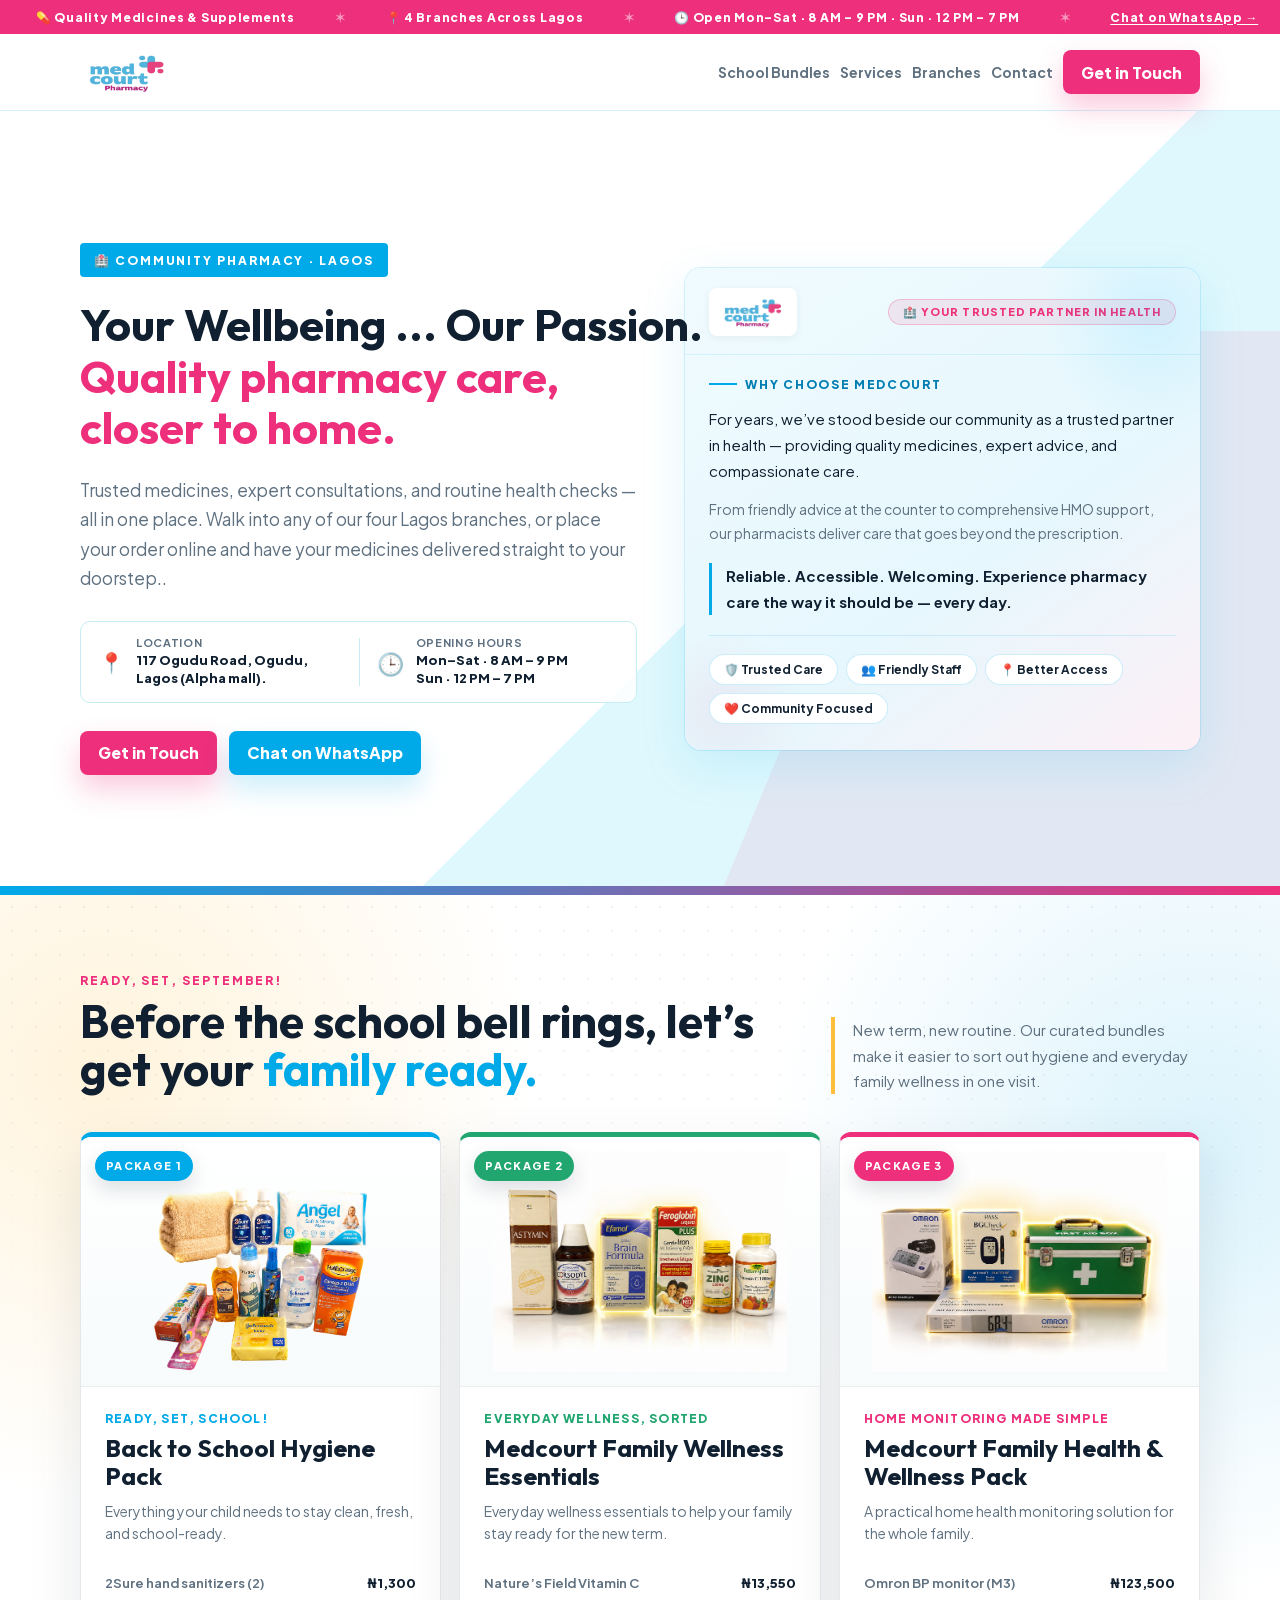
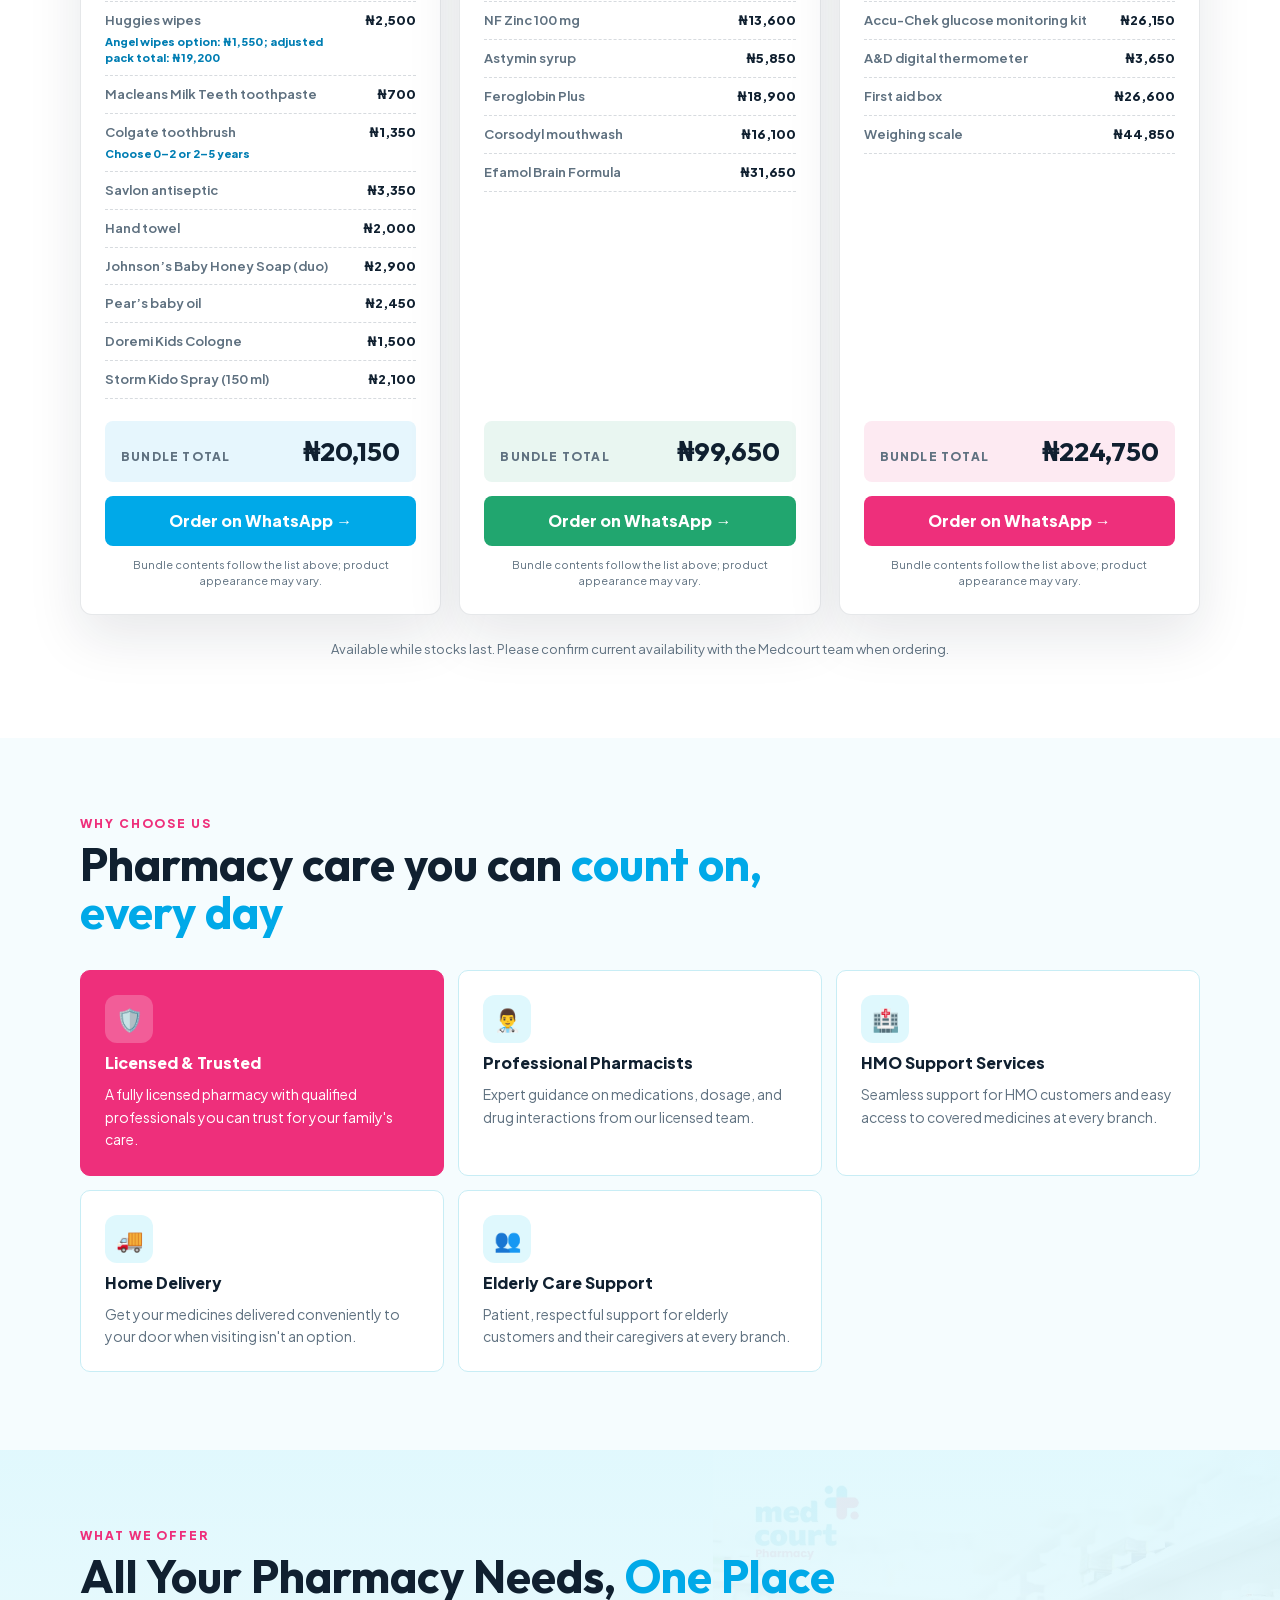
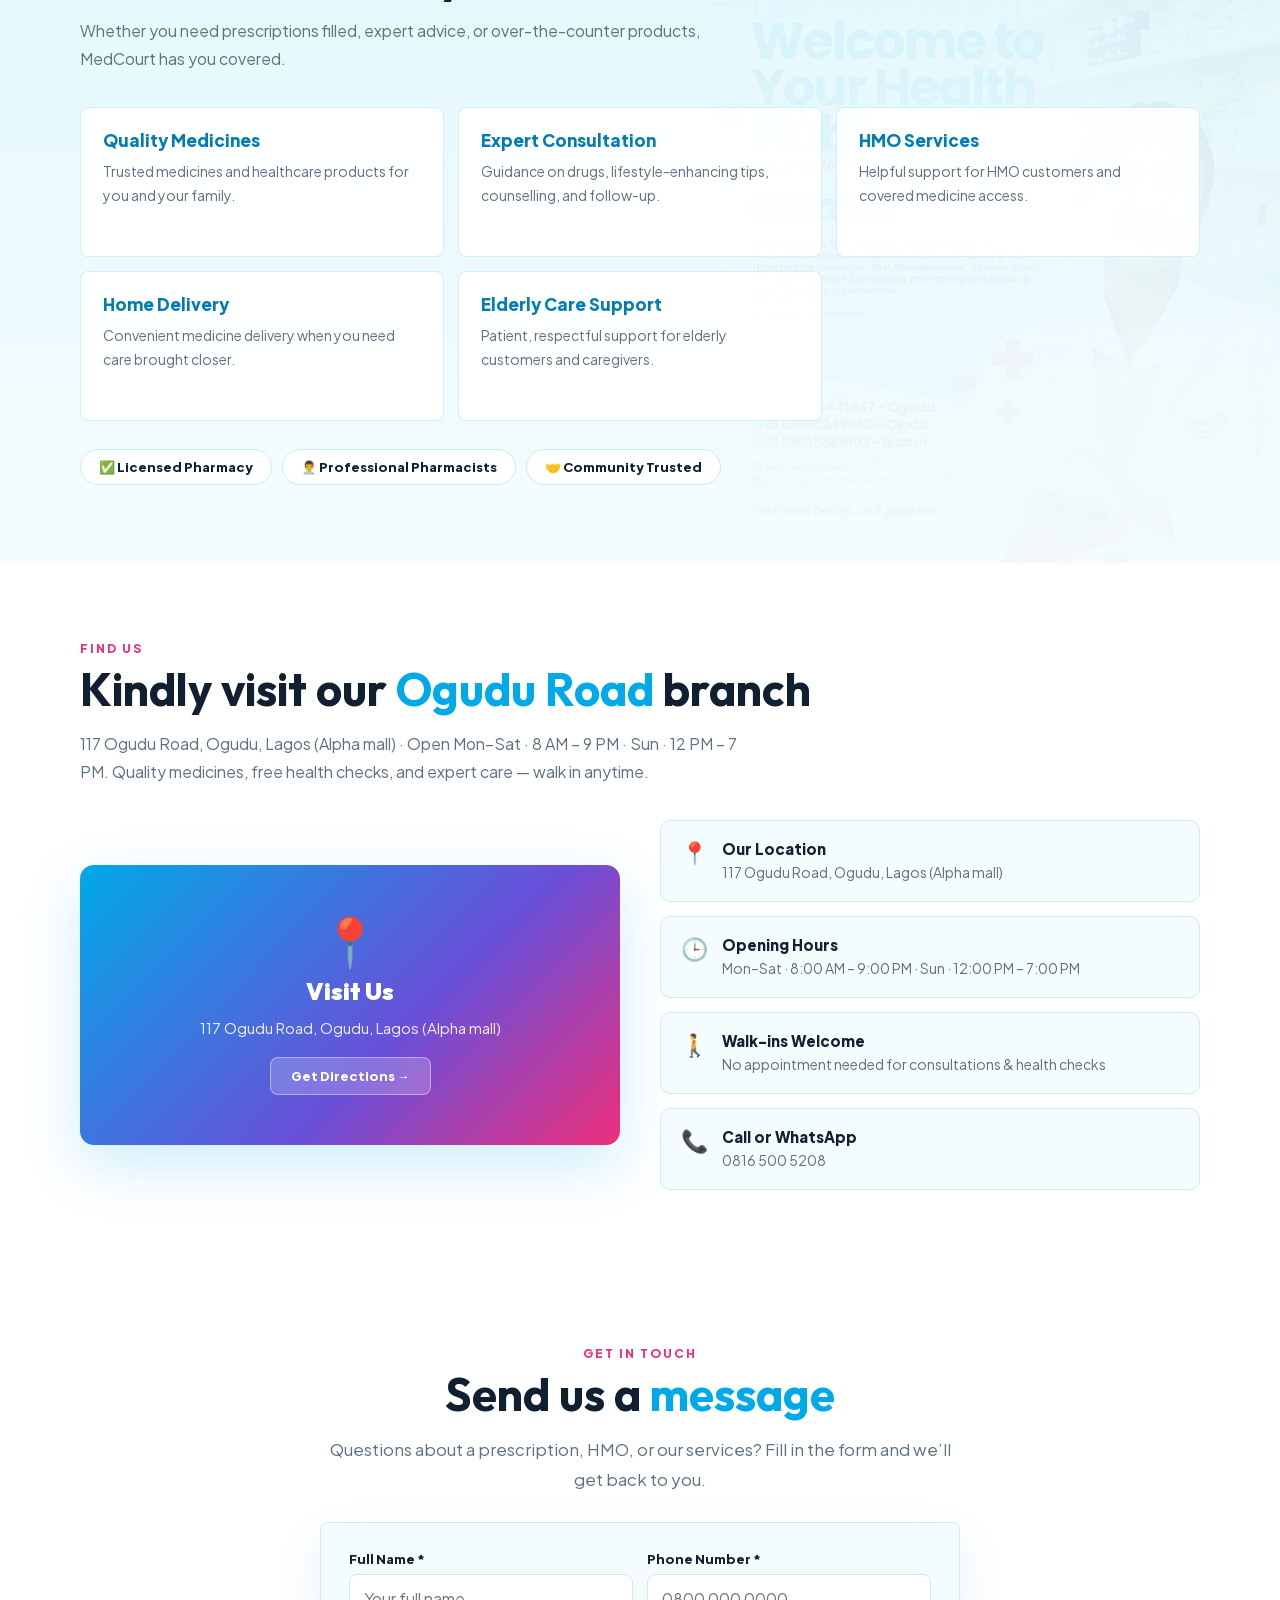
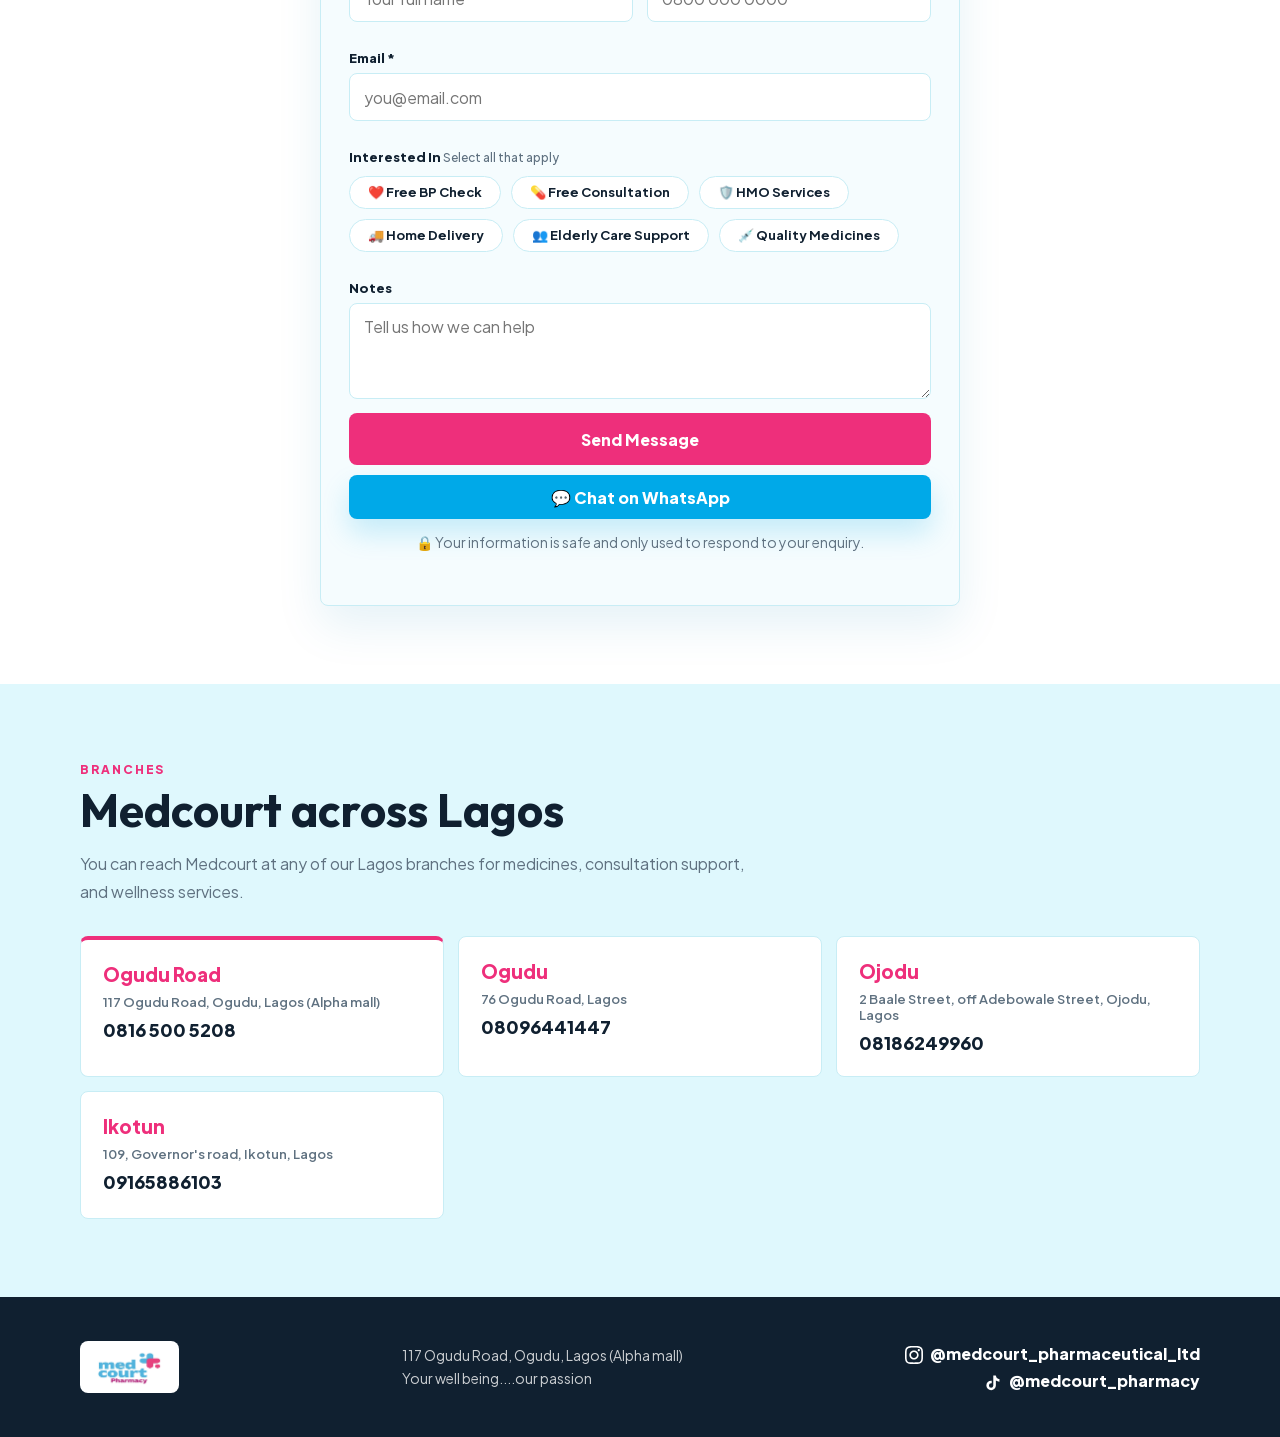
==== commit 48f773d6: "bundle" ====
--- a/index.html
+++ b/index.html
@@ -545,6 +545,242 @@
     max-width: 680px;
   }
 
+  .bundles {
+    position: relative;
+    overflow: hidden;
+    scroll-margin-top: 96px;
+    background:
+      radial-gradient(circle at 8% 12%, rgba(255,190,59,0.18), transparent 25%),
+      radial-gradient(circle at 94% 18%, rgba(0,169,232,0.14), transparent 26%),
+      var(--white);
+  }
+
+  .bundles::before {
+    content: "";
+    position: absolute;
+    inset: 0;
+    pointer-events: none;
+    background-image: radial-gradient(rgba(16,32,48,0.07) 1px, transparent 1px);
+    background-size: 24px 24px;
+    mask-image: linear-gradient(to bottom, black, transparent 34%);
+  }
+
+  .bundles .container {
+    position: relative;
+    z-index: 1;
+  }
+
+  .bundles-heading {
+    display: grid;
+    grid-template-columns: minmax(0, 1fr) minmax(260px, 0.52fr);
+    gap: 40px;
+    align-items: end;
+    margin-bottom: 38px;
+  }
+
+  .bundles-heading .section-title {
+    max-width: 820px;
+    margin-bottom: 0;
+  }
+
+  .bundles-summary {
+    border-left: 4px solid #ffbe3b;
+    padding-left: 18px;
+    color: var(--muted);
+    font-size: 15px;
+    line-height: 1.7;
+  }
+
+  .bundle-grid {
+    display: grid;
+    grid-template-columns: repeat(3, minmax(0, 1fr));
+    gap: 18px;
+    align-items: stretch;
+  }
+
+  .bundle-card {
+    --bundle-accent: var(--cyan);
+    display: flex;
+    flex-direction: column;
+    min-width: 0;
+    overflow: hidden;
+    background: var(--white);
+    border: 1px solid rgba(16,32,48,0.1);
+    border-top: 5px solid var(--bundle-accent);
+    border-radius: 12px;
+    box-shadow: 0 22px 54px rgba(16,32,48,0.1);
+  }
+
+  .bundle-card:nth-child(2) { --bundle-accent: #21a66f; }
+  .bundle-card:nth-child(3) { --bundle-accent: var(--pink); }
+
+  .bundle-image {
+    position: relative;
+    height: 250px;
+    flex-shrink: 0;
+    overflow: hidden;
+    padding: 14px;
+    display: grid;
+    place-items: center;
+    background: linear-gradient(180deg, #fff 0%, #f7fbfc 100%);
+    border-bottom: 1px solid rgba(16,32,48,0.08);
+  }
+
+  .bundle-image img {
+    display: block;
+    width: 100%;
+    height: 100%;
+    min-width: 0;
+    min-height: 0;
+    object-fit: contain;
+  }
+
+  .bundle-number {
+    position: absolute;
+    top: 14px;
+    left: 14px;
+    z-index: 1;
+    display: inline-flex;
+    align-items: center;
+    min-height: 30px;
+    padding: 0 11px;
+    border-radius: 999px;
+    background: var(--bundle-accent);
+    color: var(--white);
+    font-size: 11px;
+    font-weight: 900;
+    letter-spacing: 0.12em;
+    text-transform: uppercase;
+    box-shadow: 0 8px 20px rgba(16,32,48,0.14);
+  }
+
+  .bundle-body {
+    padding: 24px;
+    display: flex;
+    flex: 1;
+    flex-direction: column;
+  }
+
+  .bundle-eyebrow {
+    color: var(--bundle-accent);
+    font-size: 12px;
+    line-height: 1.3;
+    font-weight: 900;
+    letter-spacing: 0.1em;
+    text-transform: uppercase;
+    margin-bottom: 8px;
+  }
+
+  .bundle-card h3 {
+    font-family: "Outfit", Arial, sans-serif;
+    color: var(--ink);
+    font-size: 1.55rem;
+    line-height: 1.12;
+    margin-bottom: 10px;
+  }
+
+  .bundle-description {
+    color: var(--muted);
+    font-size: 14px;
+    line-height: 1.6;
+    margin-bottom: 20px;
+  }
+
+  .bundle-products {
+    display: grid;
+    gap: 0;
+    margin-bottom: 22px;
+  }
+
+  .bundle-products > div {
+    display: grid;
+    grid-template-columns: minmax(0, 1fr) auto;
+    gap: 12px;
+    padding: 9px 0;
+    border-bottom: 1px dashed rgba(95,113,128,0.25);
+  }
+
+  .bundle-products dt,
+  .bundle-products dd {
+    font-size: 13px;
+    line-height: 1.45;
+  }
+
+  .bundle-products dt {
+    color: var(--muted);
+    font-weight: 650;
+  }
+
+  .bundle-products dd {
+    color: var(--ink);
+    font-weight: 900;
+    white-space: nowrap;
+  }
+
+  .bundle-option {
+    display: block;
+    margin-top: 4px;
+    color: var(--cyan-dark);
+    font-size: 11px;
+    line-height: 1.45;
+    font-weight: 800;
+  }
+
+  .bundle-footer {
+    margin-top: auto;
+  }
+
+  .bundle-total {
+    display: flex;
+    align-items: baseline;
+    justify-content: space-between;
+    gap: 14px;
+    margin-bottom: 14px;
+    padding: 14px 16px;
+    border-radius: 8px;
+    background: color-mix(in srgb, var(--bundle-accent) 10%, white);
+  }
+
+  .bundle-total span {
+    color: var(--muted);
+    font-size: 12px;
+    font-weight: 900;
+    letter-spacing: 0.1em;
+    text-transform: uppercase;
+  }
+
+  .bundle-total strong {
+    color: var(--ink);
+    font-family: "Outfit", Arial, sans-serif;
+    font-size: 1.65rem;
+  }
+
+  .bundle-order {
+    width: 100%;
+    min-height: 50px;
+    background: var(--bundle-accent);
+    color: var(--white);
+    box-shadow: none;
+  }
+
+  .bundle-order:hover { filter: brightness(0.92); }
+
+  .bundle-photo-note {
+    margin-top: 11px;
+    color: var(--muted);
+    font-size: 11px;
+    line-height: 1.5;
+    text-align: center;
+  }
+
+  .bundle-availability {
+    margin-top: 24px;
+    color: var(--muted);
+    font-size: 13px;
+    line-height: 1.6;
+    text-align: center;
+  }
+
   .lead-magnet {
     background: var(--white);
   }
@@ -1448,6 +1684,23 @@
       grid-template-columns: repeat(2, minmax(0, 1fr));
     }
 
+    .bundles-heading,
+    .bundle-grid {
+      grid-template-columns: 1fr;
+    }
+
+    .bundle-card {
+      display: grid;
+      grid-template-columns: minmax(260px, 0.76fr) minmax(0, 1.24fr);
+    }
+
+    .bundle-image {
+      height: auto;
+      min-height: 360px;
+      border-right: 1px solid rgba(16,32,48,0.08);
+      border-bottom: 0;
+    }
+
     .phone-badge {
       justify-self: start;
     }
@@ -1463,6 +1716,26 @@
     .nav-actions .btn { padding: 0 12px; font-size: 13px; }
     .hero h1 { font-size: clamp(1rem, 5.8vw, 2.8rem); }
     .section-title { font-size: 2.1rem; }
+    .bundles-heading { gap: 20px; margin-bottom: 28px; }
+    .bundle-card { display: block; }
+    .bundle-image {
+      width: 100%;
+      height: auto;
+      min-height: 0;
+      aspect-ratio: 4 / 3;
+      border-right: 0;
+      border-bottom: 1px solid rgba(16,32,48,0.08);
+    }
+    .bundle-body {
+      position: relative;
+      z-index: 2;
+      display: block;
+      width: 100%;
+      padding: 22px 18px;
+      background: var(--white);
+    }
+    .bundle-footer { margin-top: 0; }
+    .bundle-card h3 { font-size: 1.4rem; }
     .panel-title { font-size: 3.75rem; }
     .location-inner h2 { font-size: 2rem; }
     .phone-badge { font-size: 1.35rem; }
@@ -1578,6 +1851,7 @@
       <img src="logo.jpeg" alt="Medcourt Pharmacy" style="height:52px;width:auto;">
     </a>
     <div class="nav-actions">
+      <a class="nav-link" href="#bundles">School Bundles</a>
       <a class="nav-link" href="#services">Services</a>
       <a class="nav-link" href="#branches">Branches</a>
       <a class="nav-link" href="#contact">Contact</a>
@@ -1639,6 +1913,103 @@
           </div>
         </aside>
       </div>
+    </div>
+  </section>
+
+  <section class="bundles" id="bundles" aria-labelledby="bundles-title">
+    <div class="container">
+      <div class="bundles-heading">
+        <div>
+          <div class="section-kicker">Ready, Set, September!</div>
+          <h2 class="section-title" id="bundles-title">Before the school bell rings, let’s get your <span>family ready.</span></h2>
+        </div>
+        <p class="bundles-summary">New term, new routine. Our curated bundles make it easier to sort out hygiene and everyday family wellness in one visit.</p>
+      </div>
+
+      <div class="bundle-grid">
+        <article class="bundle-card">
+          <figure class="bundle-image">
+            <span class="bundle-number">Package 1</span>
+            <img src="assets/images/back-to-school-hygiene-pack.png" alt="A selection of children's hygiene and personal care products" loading="lazy">
+          </figure>
+          <div class="bundle-body">
+            <p class="bundle-eyebrow">Ready, Set, School!</p>
+            <h3>Back to School Hygiene Pack</h3>
+            <p class="bundle-description">Everything your child needs to stay clean, fresh, and school-ready.</p>
+            <dl class="bundle-products">
+              <div><dt>2Sure hand sanitizers (2)</dt><dd>₦1,300</dd></div>
+              <div>
+                <dt>Huggies wipes <small class="bundle-option">Angel wipes option: ₦1,550; adjusted pack total: ₦19,200</small></dt>
+                <dd>₦2,500</dd>
+              </div>
+              <div><dt>Macleans Milk Teeth toothpaste</dt><dd>₦700</dd></div>
+              <div><dt>Colgate toothbrush <small class="bundle-option">Choose 0–2 or 2–5 years</small></dt><dd>₦1,350</dd></div>
+              <div><dt>Savlon antiseptic</dt><dd>₦3,350</dd></div>
+              <div><dt>Hand towel</dt><dd>₦2,000</dd></div>
+              <div><dt>Johnson’s Baby Honey Soap (duo)</dt><dd>₦2,900</dd></div>
+              <div><dt>Pear’s baby oil</dt><dd>₦2,450</dd></div>
+              <div><dt>Doremi Kids Cologne</dt><dd>₦1,500</dd></div>
+              <div><dt>Storm Kido Spray (150 ml)</dt><dd>₦2,100</dd></div>
+            </dl>
+            <div class="bundle-footer">
+              <div class="bundle-total"><span>Bundle total</span><strong>₦20,150</strong></div>
+              <a class="btn bundle-order" href="https://wa.me/2348165005208?text=Hi%20Medcourt%20Pharmacy%2C%20I%20would%20like%20to%20order%20the%20Back%20to%20School%20Hygiene%20Pack%20priced%20at%20%E2%82%A620%2C150." target="_blank" rel="noopener">Order on WhatsApp →</a>
+              <p class="bundle-photo-note">Bundle contents follow the list above; product appearance may vary.</p>
+            </div>
+          </div>
+        </article>
+
+        <article class="bundle-card">
+          <figure class="bundle-image">
+            <span class="bundle-number">Package 2</span>
+            <img src="assets/images/family-wellness-essentials.png" alt="Vitamins, supplements, blood tonic, mouthwash and brain formula products" loading="lazy">
+          </figure>
+          <div class="bundle-body">
+            <p class="bundle-eyebrow">Everyday Wellness, Sorted</p>
+            <h3>Medcourt Family Wellness Essentials</h3>
+            <p class="bundle-description">Everyday wellness essentials to help your family stay ready for the new term.</p>
+            <dl class="bundle-products">
+              <div><dt>Nature’s Field Vitamin C</dt><dd>₦13,550</dd></div>
+              <div><dt>NF Zinc 100 mg</dt><dd>₦13,600</dd></div>
+              <div><dt>Astymin syrup</dt><dd>₦5,850</dd></div>
+              <div><dt>Feroglobin Plus</dt><dd>₦18,900</dd></div>
+              <div><dt>Corsodyl mouthwash</dt><dd>₦16,100</dd></div>
+              <div><dt>Efamol Brain Formula</dt><dd>₦31,650</dd></div>
+            </dl>
+            <div class="bundle-footer">
+              <div class="bundle-total"><span>Bundle total</span><strong>₦99,650</strong></div>
+              <a class="btn bundle-order" href="https://wa.me/2348165005208?text=Hi%20Medcourt%20Pharmacy%2C%20I%20would%20like%20to%20order%20the%20Medcourt%20Family%20Wellness%20Essentials%20Pack%20priced%20at%20%E2%82%A699%2C650." target="_blank" rel="noopener">Order on WhatsApp →</a>
+              <p class="bundle-photo-note">Bundle contents follow the list above; product appearance may vary.</p>
+            </div>
+          </div>
+        </article>
+
+        <article class="bundle-card">
+          <figure class="bundle-image">
+            <span class="bundle-number">Package 3</span>
+            <img src="assets/images/family-health-wellness-pack.png" alt="Blood pressure and glucose monitors, first aid box and weighing scale" loading="lazy">
+          </figure>
+          <div class="bundle-body">
+            <p class="bundle-eyebrow">Home Monitoring Made Simple</p>
+            <h3>Medcourt Family Health &amp; Wellness Pack</h3>
+            <p class="bundle-description">A practical home health monitoring solution for the whole family.</p>
+            <dl class="bundle-products">
+              <div><dt>Omron BP monitor (M3)</dt><dd>₦123,500</dd></div>
+              <div><dt>Accu-Chek glucose monitoring kit</dt><dd>₦26,150</dd></div>
+              <div><dt>A&amp;D digital thermometer</dt><dd>₦3,650</dd></div>
+              <div><dt>First aid box</dt><dd>₦26,600</dd></div>
+              <div><dt>Weighing scale</dt><dd>₦44,850</dd></div>
+            </dl>
+            <div class="bundle-footer">
+              <div class="bundle-total"><span>Bundle total</span><strong>₦224,750</strong></div>
+              <a class="btn bundle-order" href="https://wa.me/2348165005208?text=Hi%20Medcourt%20Pharmacy%2C%20I%20would%20like%20to%20order%20the%20Medcourt%20Family%20Health%20and%20Wellness%20Pack%20priced%20at%20%E2%82%A6224%2C750." target="_blank" rel="noopener">Order on WhatsApp →</a>
+              <p class="bundle-photo-note">Bundle contents follow the list above; product appearance may vary.</p>
+            </div>
+          </div>
+        </article>
+      </div>
+
+      <p class="bundle-availability">Available while stocks last. Please confirm current availability with the Medcourt team when ordering.</p>
     </div>
   </section>
 
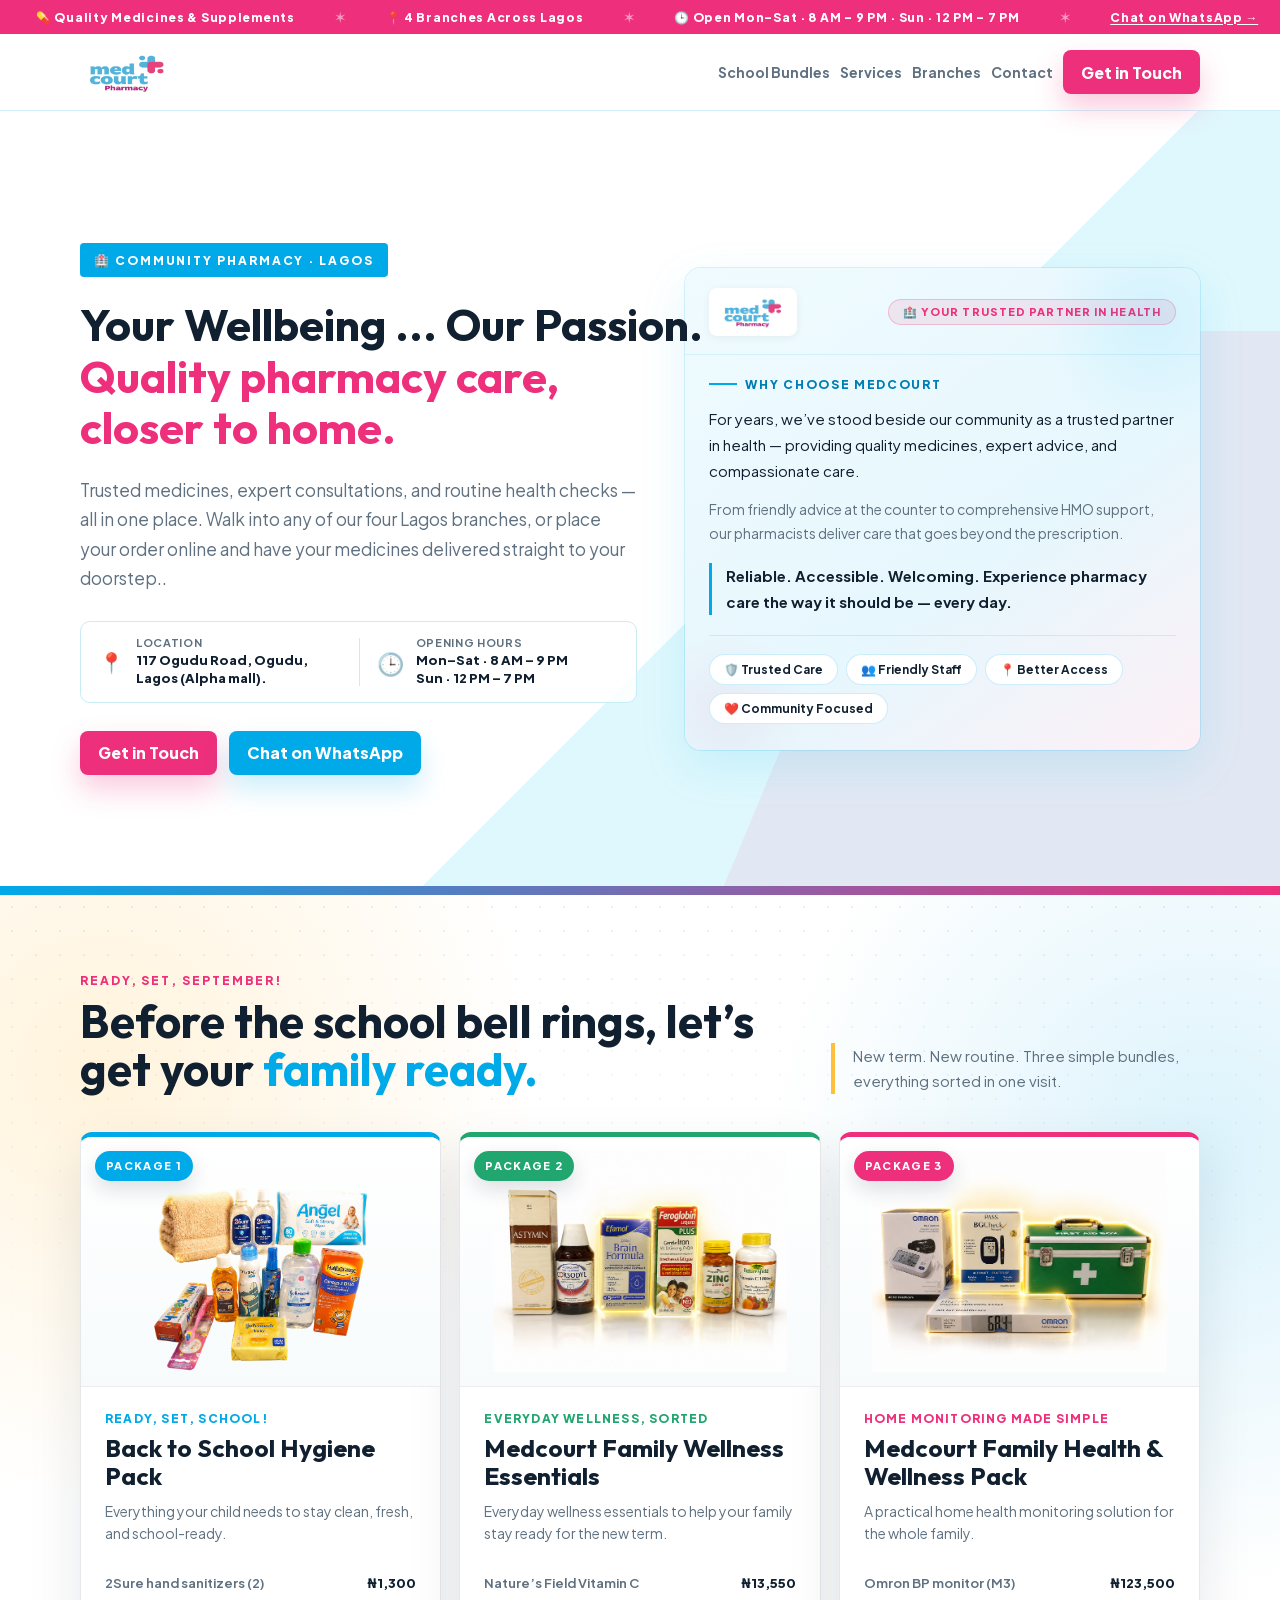
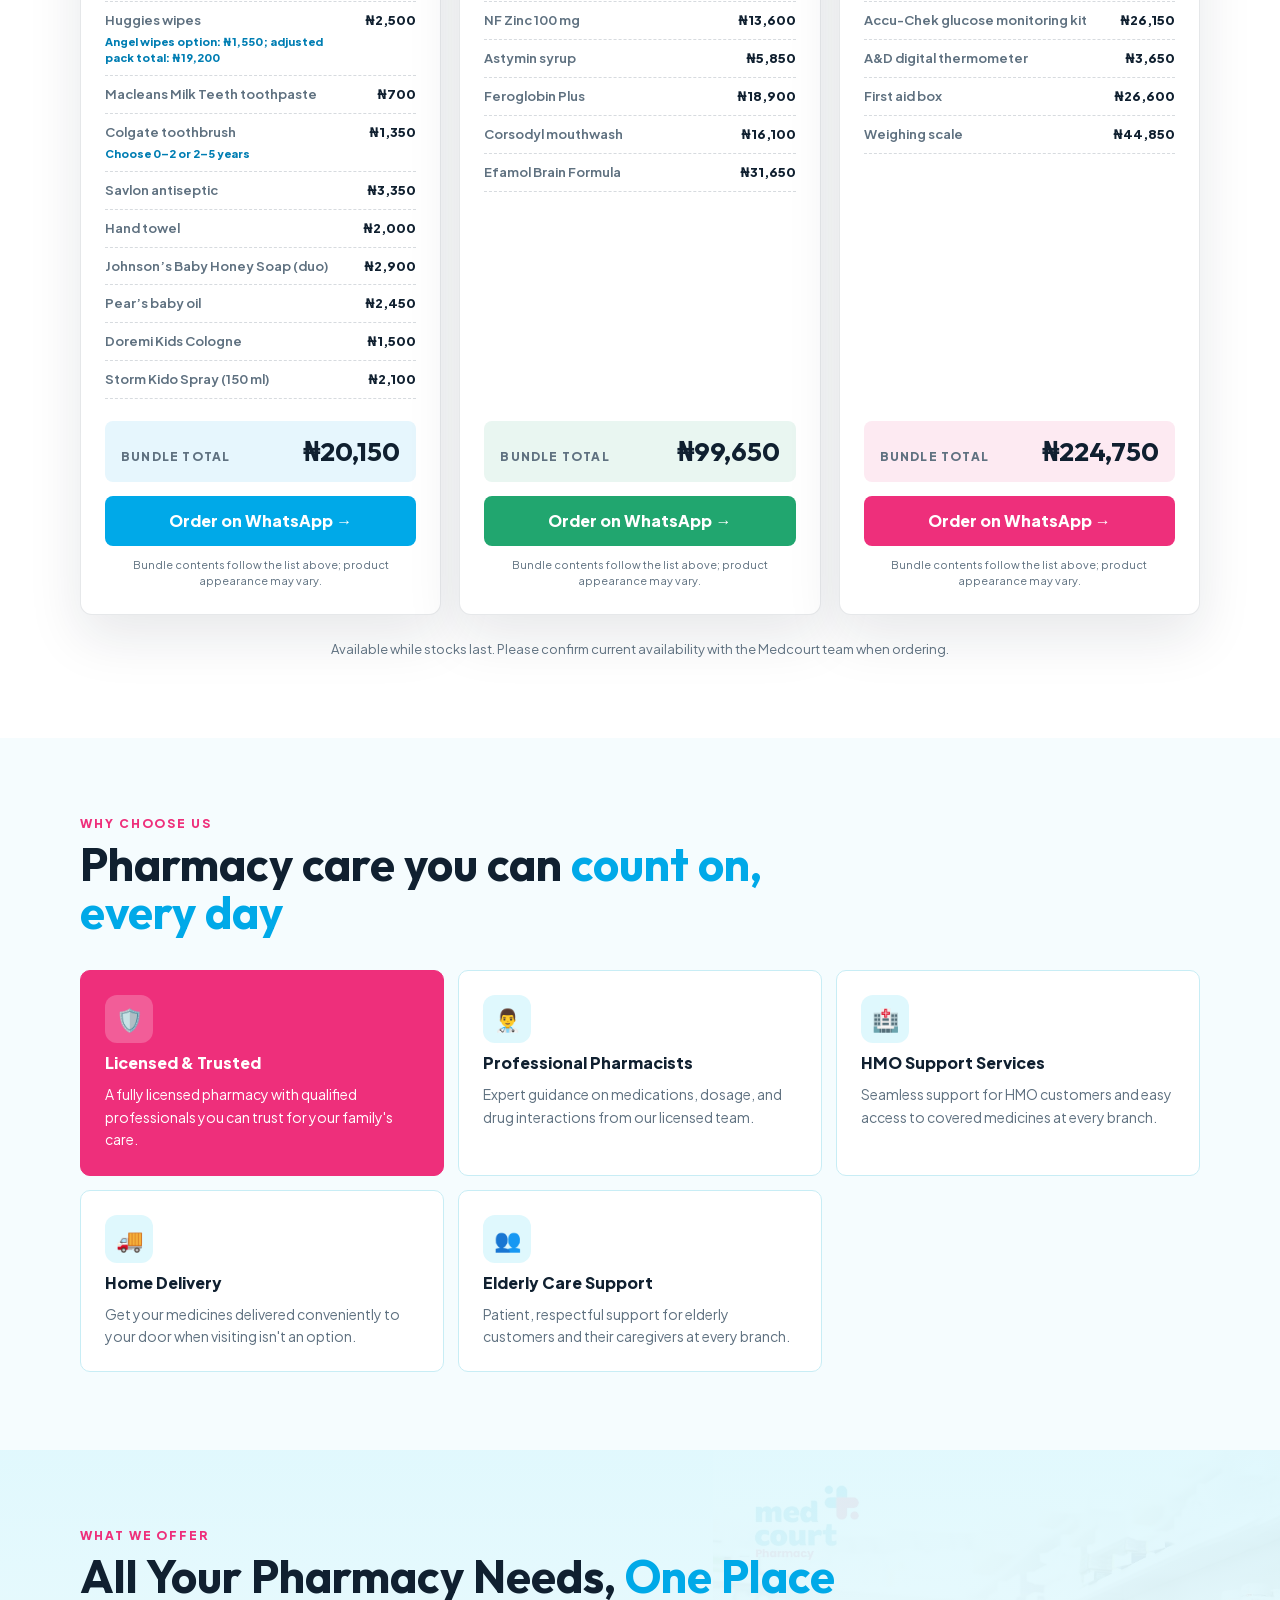
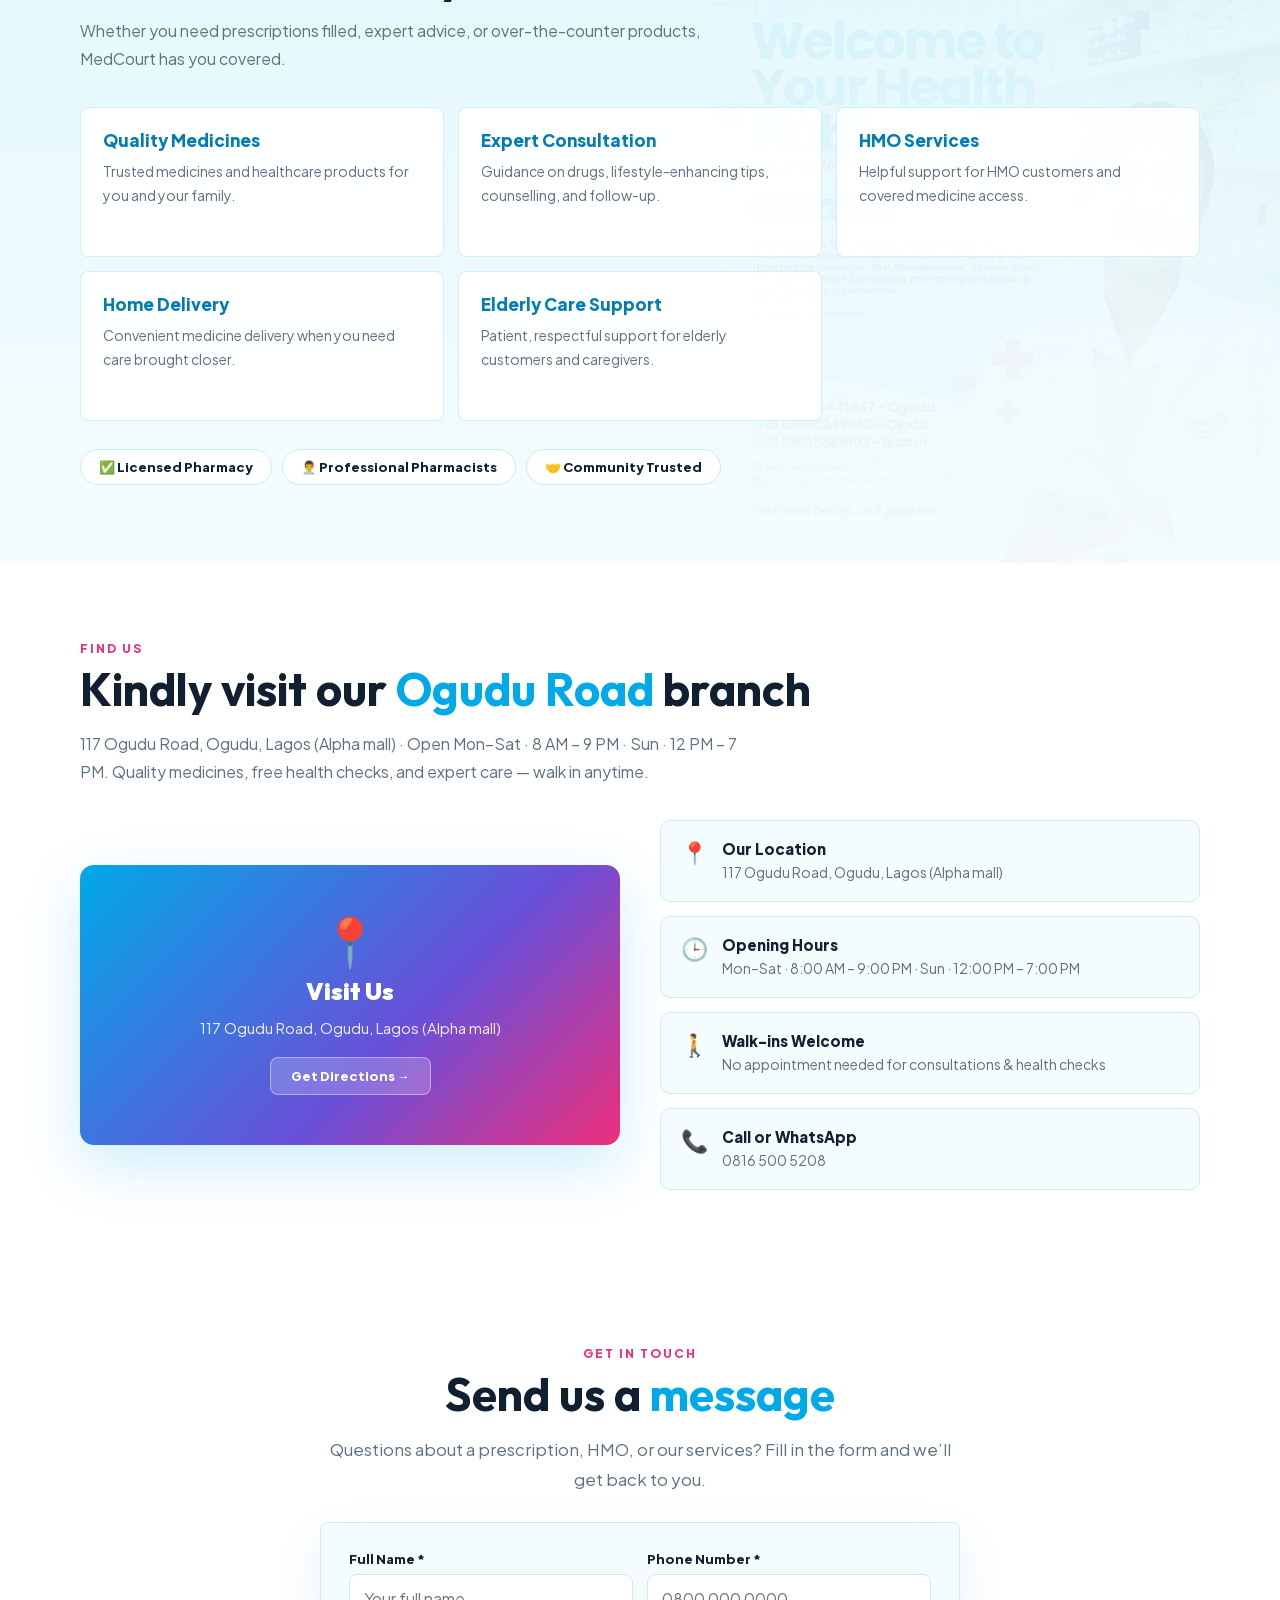
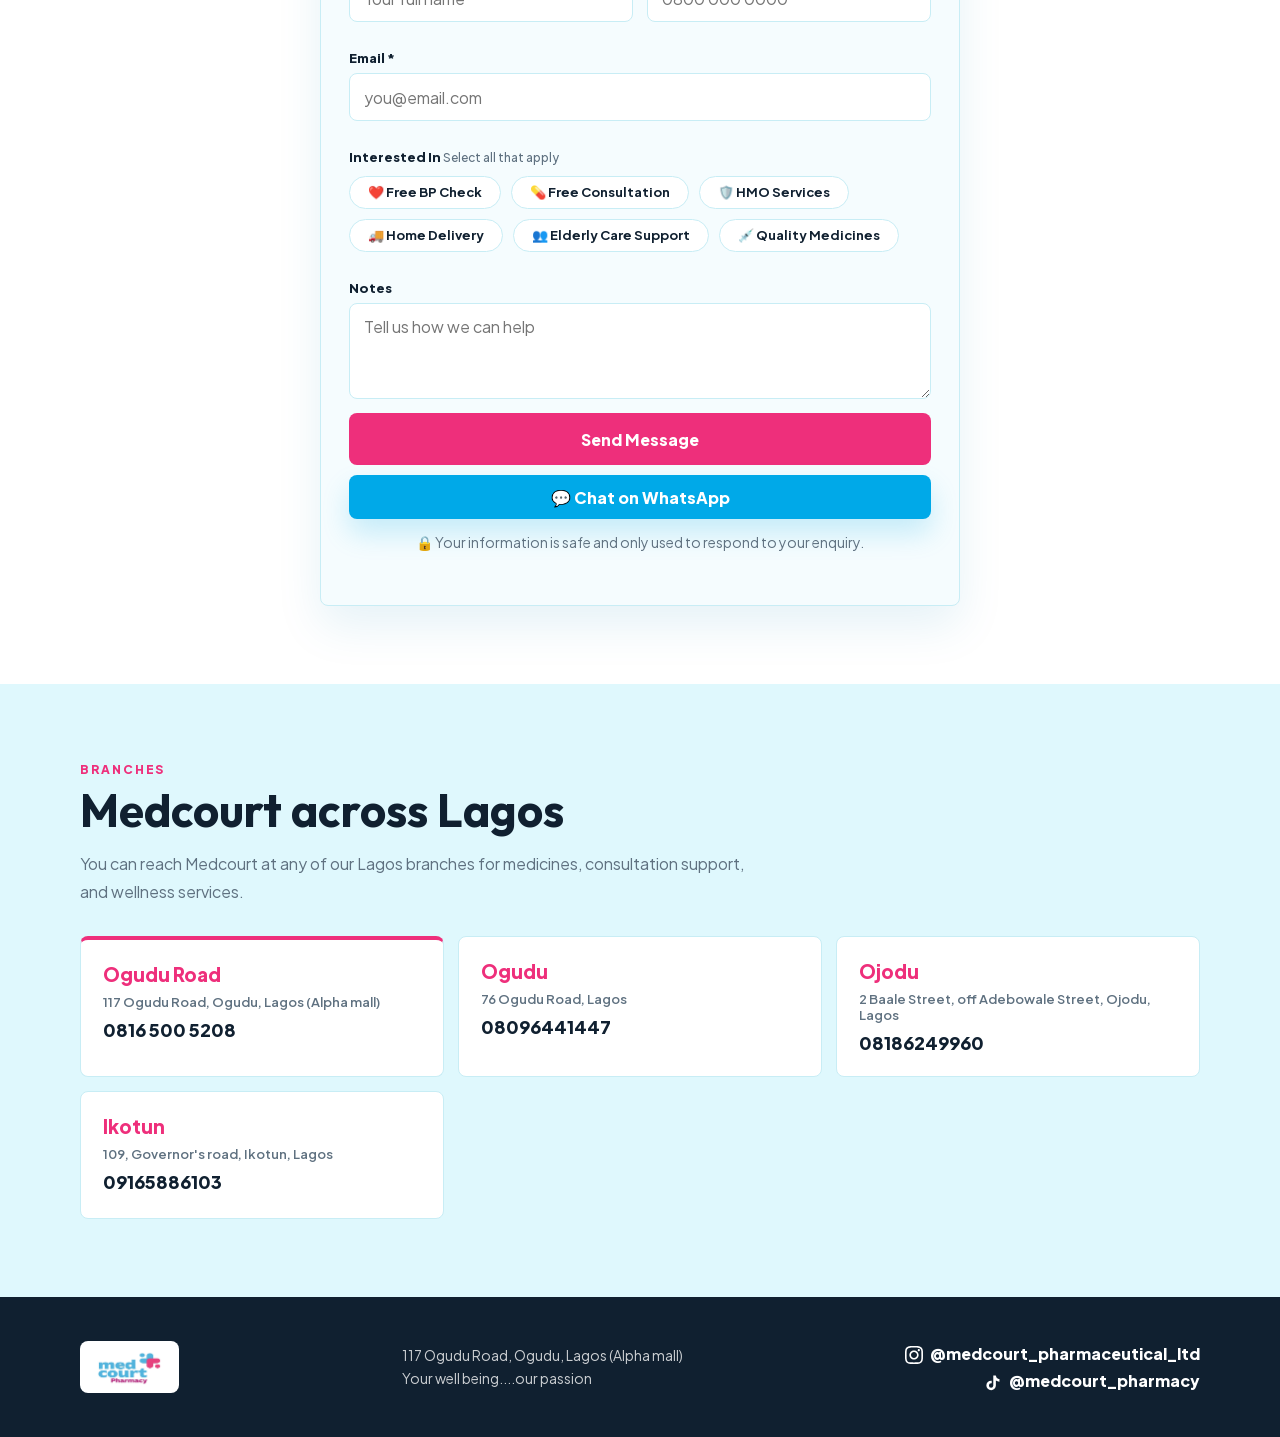
==== commit c2930617: "bundles" ====
--- a/index.html
+++ b/index.html
@@ -1923,7 +1923,7 @@
           <div class="section-kicker">Ready, Set, September!</div>
           <h2 class="section-title" id="bundles-title">Before the school bell rings, let’s get your <span>family ready.</span></h2>
         </div>
-        <p class="bundles-summary">New term, new routine. Our curated bundles make it easier to sort out hygiene and everyday family wellness in one visit.</p>
+        <p class="bundles-summary">New term. New routine. Three simple bundles, everything sorted in one visit.</p>
       </div>
 
       <div class="bundle-grid">
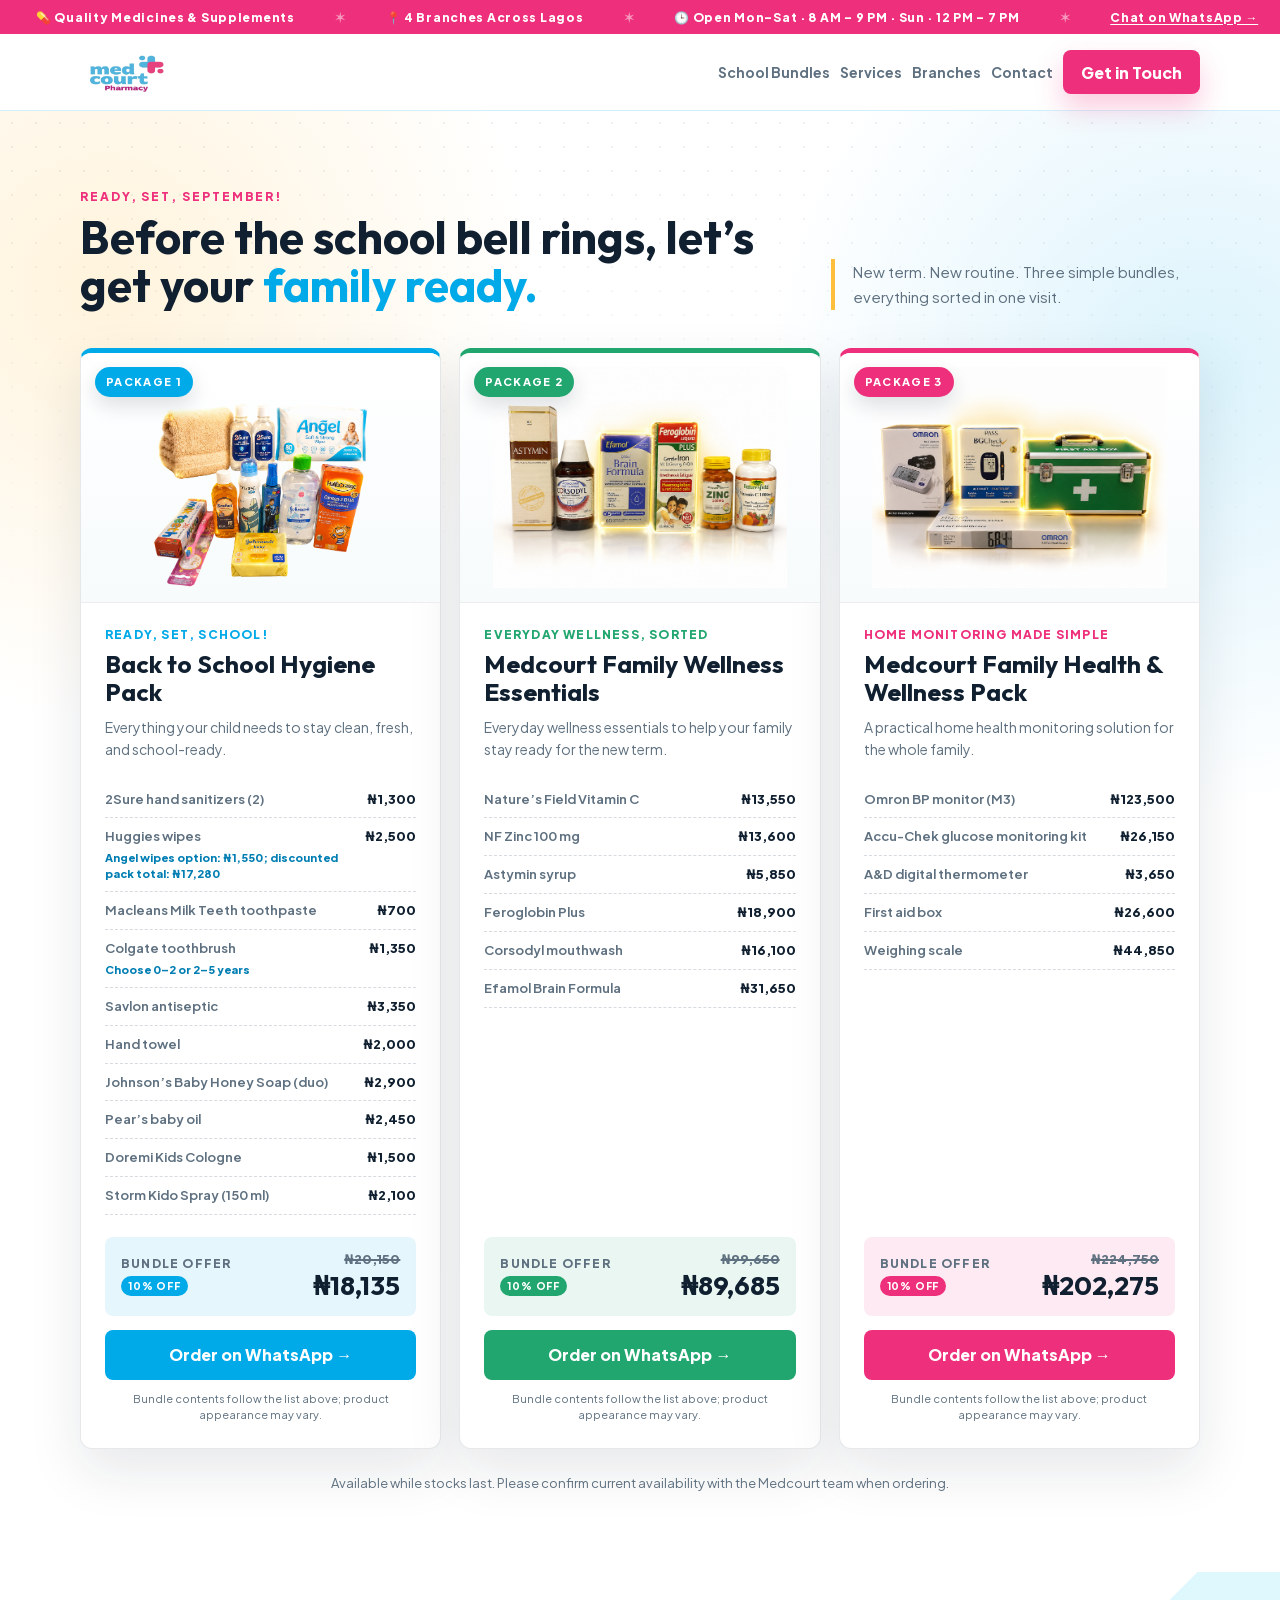
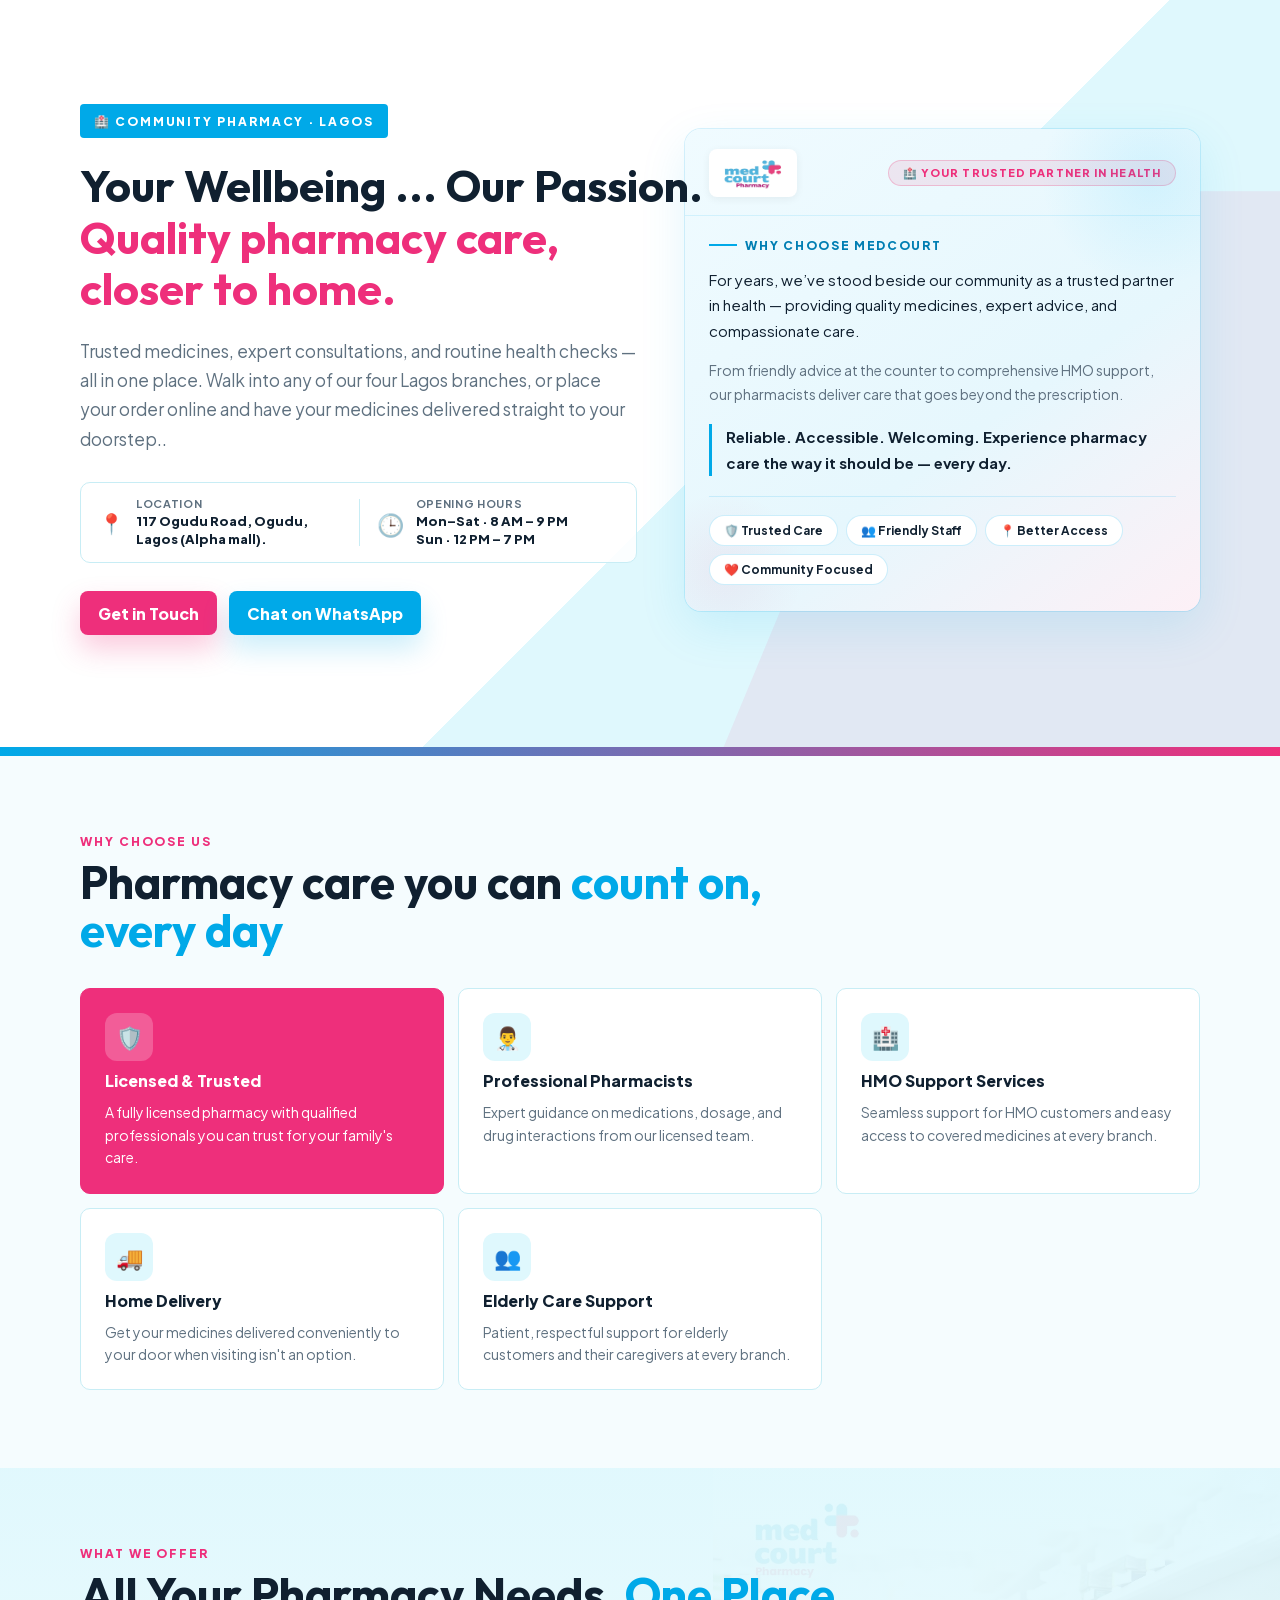
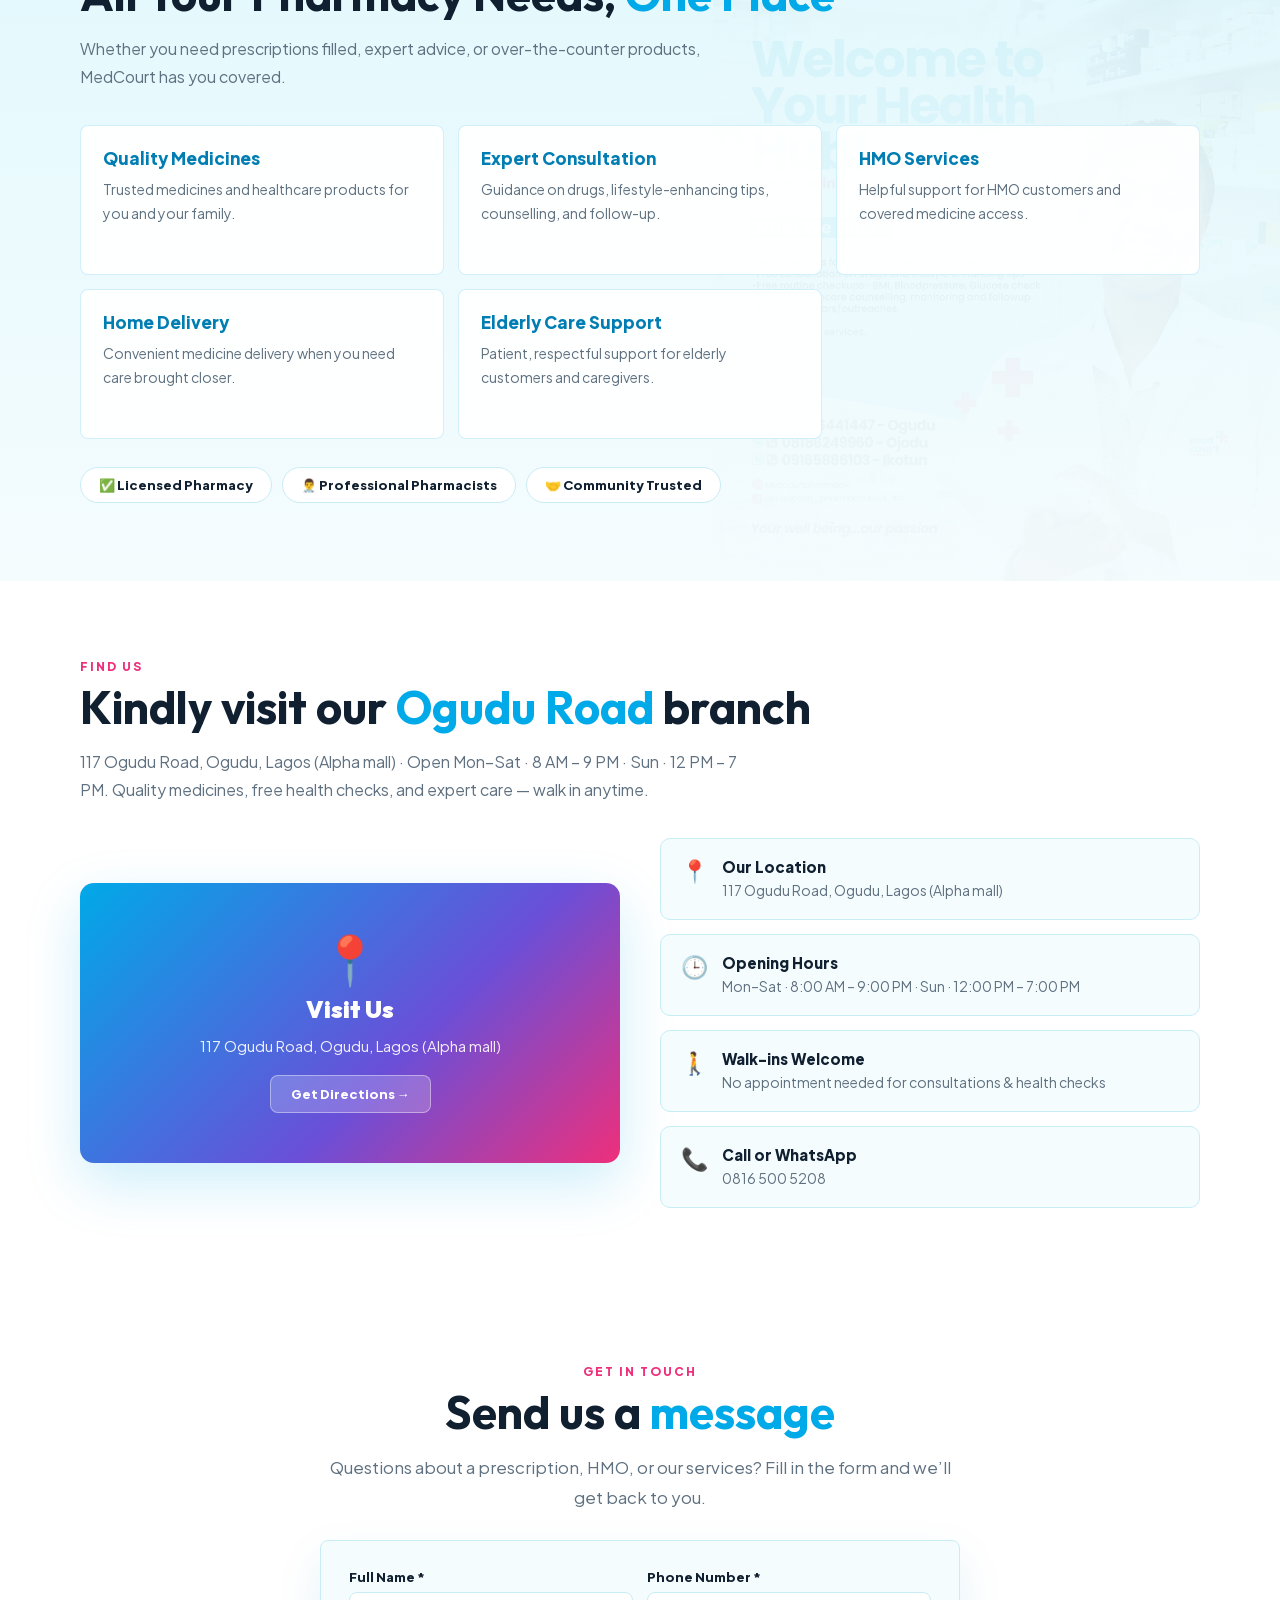
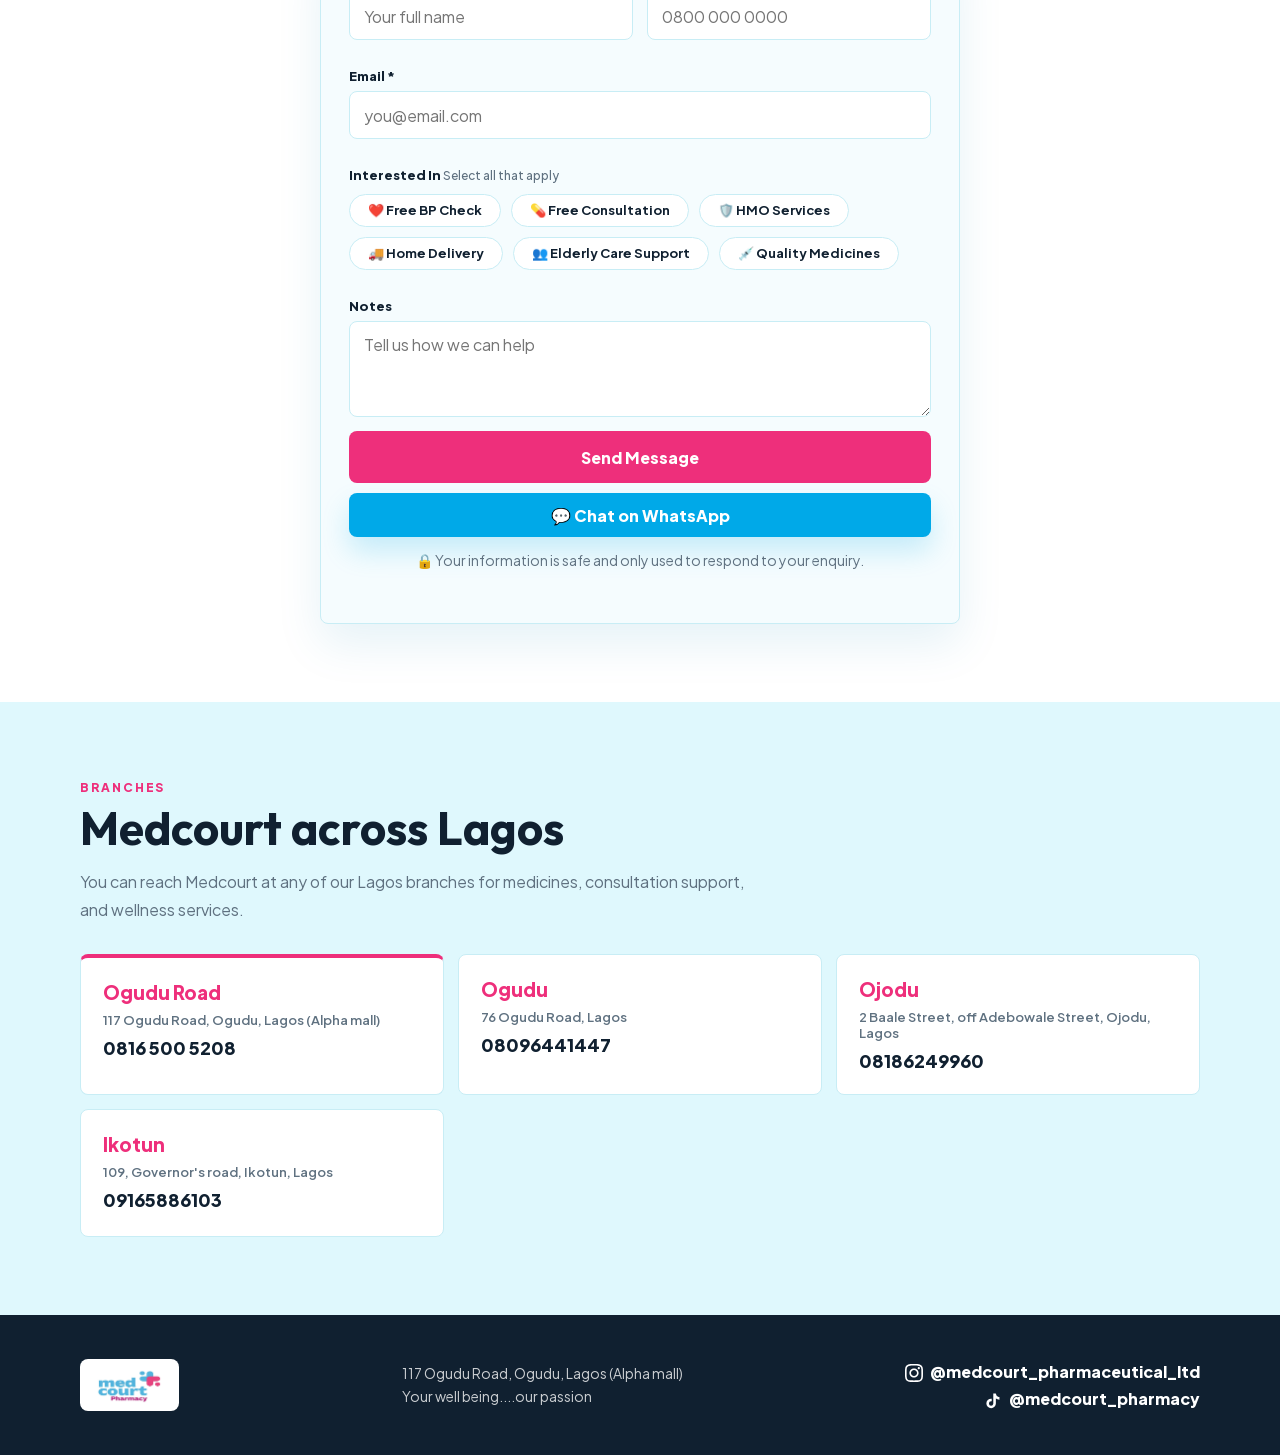
==== commit 5b4ba4b2: "fixes" ====
--- a/index.html
+++ b/index.html
@@ -732,7 +732,7 @@
 
   .bundle-total {
     display: flex;
-    align-items: baseline;
+    align-items: center;
     justify-content: space-between;
     gap: 14px;
     margin-bottom: 14px;
@@ -741,7 +741,7 @@
     background: color-mix(in srgb, var(--bundle-accent) 10%, white);
   }
 
-  .bundle-total span {
+  .bundle-total-label {
     color: var(--muted);
     font-size: 12px;
     font-weight: 900;
@@ -749,7 +749,32 @@
     text-transform: uppercase;
   }
 
-  .bundle-total strong {
+  .bundle-discount-badge {
+    display: block;
+    width: max-content;
+    margin-top: 5px;
+    padding: 4px 7px;
+    border-radius: 999px;
+    background: var(--bundle-accent);
+    color: var(--white);
+    font-size: 10px;
+    letter-spacing: 0.08em;
+  }
+
+  .bundle-price {
+    display: grid;
+    justify-items: end;
+    gap: 2px;
+  }
+
+  .bundle-original-price {
+    color: var(--muted);
+    font-size: 13px;
+    font-weight: 800;
+    text-decoration-thickness: 2px;
+  }
+
+  .bundle-discount-price {
     color: var(--ink);
     font-family: "Outfit", Arial, sans-serif;
     font-size: 1.65rem;
@@ -1499,12 +1524,14 @@
     justify-content: center;
     padding: 20px;
     opacity: 0;
+    visibility: hidden;
     pointer-events: none;
-    transition: opacity 0.3s ease;
+    transition: opacity 0.3s ease, visibility 0.3s ease;
   }
 
   .popup-overlay.active {
     opacity: 1;
+    visibility: visible;
     pointer-events: all;
   }
 
@@ -1514,9 +1541,13 @@
     border-radius: 8px;
     padding: 30px;
     position: relative;
+    max-height: calc(100vh - 32px);
+    overflow-y: auto;
     border-top: 8px solid var(--pink);
     box-shadow: 0 26px 70px rgba(0,0,0,0.28);
   }
+
+  body.popup-open { overflow: hidden; }
 
   .popup-close {
     position: absolute;
@@ -1561,6 +1592,65 @@
     letter-spacing: 0.12em;
     text-transform: uppercase;
     margin-bottom: 14px;
+  }
+
+  .membership-popup .popup-header {
+    padding: 0 0 8px;
+    text-align: left;
+  }
+
+  .membership-popup .popup-header h2 {
+    font-size: 2rem;
+    line-height: 1.08;
+  }
+
+  .membership-popup .popup-header p {
+    font-size: 14px;
+    line-height: 1.65;
+    margin-bottom: 14px;
+  }
+
+  .membership-popup form {
+    display: grid;
+    gap: 14px;
+  }
+
+  .membership-popup .form-group {
+    gap: 7px;
+  }
+
+  .membership-popup .error-text {
+    margin: -2px 0 0;
+  }
+
+  .popup-actions {
+    display: grid;
+    gap: 8px;
+  }
+
+  .popup-decline {
+    min-height: 40px;
+    border: 0;
+    background: transparent;
+    color: var(--muted);
+    font-size: 13px;
+    font-weight: 800;
+    text-decoration: underline;
+    text-underline-offset: 3px;
+    cursor: pointer;
+  }
+
+  .popup-decline:hover { color: var(--ink); }
+
+  .popup-privacy {
+    color: var(--muted);
+    font-size: 11px;
+    line-height: 1.5;
+    text-align: center;
+  }
+
+  .membership-popup .success-state {
+    padding: 28px 0 10px;
   }
   
   /* Funfair-style header for popup */
@@ -1761,62 +1851,39 @@
 </head>
 <body>
 
-<template id="popupOverlayDisabled">
-  <!-- Popup form disabled: original popup markup moved here. -->
-  <div class="popup-box">
-    <button class="popup-close" aria-hidden="true" aria-label="Close">&times;</button>
+<div class="popup-overlay" id="popupOverlay" role="dialog" aria-modal="true" aria-labelledby="popupTitle" aria-describedby="popupDescription">
+  <div class="popup-box membership-popup" role="document">
+    <button class="popup-close" id="popupClose" type="button" aria-label="Dismiss membership offer">&times;</button>
     <div id="popupContent">
       <div class="popup-header">
-        <span class="header-emojis">🎈🍦🎡🍿</span>
-        <h1>Claim Your <span class="highlight">Free</span><br>Funfair Benefits!</h1>
-        <p>Fill in your details and get an instant code which gives you discounts that you can redeem at the Medcourt pharmacy store.</p>
+        <span class="popup-badge">Medcourt Membership</span>
+        <h2 id="popupTitle">Exclusive Health Benefits, Just for Members.</h2>
+        <p id="popupDescription">Join Medcourt membership to enjoy complimentary BP and blood sugar checks, priority access to new wellness packs, and exclusive member-only pricing.</p>
       </div>
-      <form novalidate>
+      <form id="popupForm" novalidate>
         <div class="form-group">
-          <label>Full Name *</label>
-          <input type="text" placeholder="Your full name" autocomplete="name">
+          <label for="popup-name">Name *</label>
+          <input type="text" id="popup-name" placeholder="Your full name" required autocomplete="name">
         </div>
         <div class="form-group">
-          <label>Email</label>
-          <input type="email" placeholder="you@email.com" autocomplete="email">
+          <label for="popup-phone">Phone Number *</label>
+          <input type="tel" id="popup-phone" placeholder="0800 000 0000" required autocomplete="tel" inputmode="tel">
         </div>
-        <div class="form-group">
-          <label>Phone Number *</label>
-          <input type="tel" placeholder="0800 000 0000" autocomplete="tel">
+        <p class="error-text" id="popupError" role="alert">Please enter your name and phone number.</p>
+        <div class="popup-actions">
+          <button type="submit" class="btn btn-primary" id="popupSubmitBtn">Join Medcourt Membership</button>
+          <button type="button" class="popup-decline" id="popupDecline">No thanks</button>
         </div>
-        <div class="form-group">
-          <label>No. of Children</label>
-          <select class="popup-select">
-            <option value="" disabled selected>Select</option>
-            <option value="1">1</option>
-            <option value="2">2</option>
-            <option value="3">3</option>
-            <option value="4">4</option>
-            <option value="5+">5+</option>
-          </select>
-        </div>
-        <div class="form-group full">
-          <label>Healthcare interest <span style="font-weight:500;color:var(--muted);font-size:12px;">Optional</span></label>
-          <div class="chip-grid">
-            <label class="chip"><input type="checkbox"/><span class="chip-dot"></span>Child Nutrition</label>
-            <label class="chip"><input type="checkbox"/><span class="chip-dot"></span>Vitamins & Supplements</label>
-            <label class="chip"><input type="checkbox"/><span class="chip-dot"></span>Dental Health</label>
-            <label class="chip"><input type="checkbox"/><span class="chip-dot"></span>Eye & Vision</label>
-            <label class="chip"><input type="checkbox"/><span class="chip-dot"></span>Baby & Skin Care</label>
-            <label class="chip"><input type="checkbox"/><span class="chip-dot"></span>General Wellness</label>
-          </div>
-        </div>
-        <p class="error-text">Please enter your name and phone number.</p>
-        <button type="button" class="btn btn-primary" style="width:100%;">Get Voucher Code</button>
+        <small class="popup-privacy">Your details will only be used for Medcourt membership updates and benefits.</small>
       </form>
     </div>
-    <div class="success-state">
-      <h3>Details submitted</h3>
-      <p>Thank you. Your details have been saved and the Medcourt team will follow up with your opening ceremony information.</p>
-      <button type="button" class="btn btn-secondary" style="width:100%;">Close</button>
+    <div class="success-state" id="popupSuccess" aria-live="polite">
+      <h3>Thank you for joining</h3>
+      <p>Your membership request has been received. The Medcourt team will keep you updated on your member benefits.</p>
+      <button type="button" class="btn btn-secondary" id="popupSuccessClose" style="width:100%;">Continue to website</button>
     </div>
   </div>
-</template>
+</div>
 
 
 <div class="topbar" aria-hidden="true">
@@ -1861,7 +1928,115 @@
 </header>
 
 <main>
-  <section class="hero">
+
+
+  <section class="bundles" id="bundles" aria-labelledby="bundles-title">
+    <div class="container">
+      <div class="bundles-heading">
+        <div>
+          <div class="section-kicker">Ready, Set, September!</div>
+          <h2 class="section-title" id="bundles-title">Before the school bell rings, let’s get your <span>family ready.</span></h2>
+        </div>
+        <p class="bundles-summary">New term. New routine. Three simple bundles, everything sorted in one visit.</p>
+      </div>
+
+      <div class="bundle-grid">
+        <article class="bundle-card">
+          <figure class="bundle-image">
+            <span class="bundle-number">Package 1</span>
+            <img src="assets/images/back-to-school-hygiene-pack.png" alt="A selection of children's hygiene and personal care products" loading="lazy">
+          </figure>
+          <div class="bundle-body">
+            <p class="bundle-eyebrow">Ready, Set, School!</p>
+            <h3>Back to School Hygiene Pack</h3>
+            <p class="bundle-description">Everything your child needs to stay clean, fresh, and school-ready.</p>
+            <dl class="bundle-products">
+              <div><dt>2Sure hand sanitizers (2)</dt><dd>₦1,300</dd></div>
+              <div>
+                <dt>Huggies wipes <small class="bundle-option">Angel wipes option: ₦1,550; discounted pack total: ₦17,280</small></dt>
+                <dd>₦2,500</dd>
+              </div>
+              <div><dt>Macleans Milk Teeth toothpaste</dt><dd>₦700</dd></div>
+              <div><dt>Colgate toothbrush <small class="bundle-option">Choose 0–2 or 2–5 years</small></dt><dd>₦1,350</dd></div>
+              <div><dt>Savlon antiseptic</dt><dd>₦3,350</dd></div>
+              <div><dt>Hand towel</dt><dd>₦2,000</dd></div>
+              <div><dt>Johnson’s Baby Honey Soap (duo)</dt><dd>₦2,900</dd></div>
+              <div><dt>Pear’s baby oil</dt><dd>₦2,450</dd></div>
+              <div><dt>Doremi Kids Cologne</dt><dd>₦1,500</dd></div>
+              <div><dt>Storm Kido Spray (150 ml)</dt><dd>₦2,100</dd></div>
+            </dl>
+            <div class="bundle-footer">
+              <div class="bundle-total">
+                <span class="bundle-total-label">Bundle offer <small class="bundle-discount-badge">10% off</small></span>
+                <div class="bundle-price"><del class="bundle-original-price">₦20,150</del><strong class="bundle-discount-price">₦18,135</strong></div>
+              </div>
+              <a class="btn bundle-order" href="https://wa.me/2348165005208?text=Hi%20Medcourt%20Pharmacy%2C%20I%20would%20like%20to%20order%20the%20Back%20to%20School%20Hygiene%20Pack%20at%20the%2010%25%20discount%20price%20of%20%E2%82%A618%2C135." target="_blank" rel="noopener">Order on WhatsApp →</a>
+              <p class="bundle-photo-note">Bundle contents follow the list above; product appearance may vary.</p>
+            </div>
+          </div>
+        </article>
+
+        <article class="bundle-card">
+          <figure class="bundle-image">
+            <span class="bundle-number">Package 2</span>
+            <img src="assets/images/family-wellness-essentials.png" alt="Vitamins, supplements, blood tonic, mouthwash and brain formula products" loading="lazy">
+          </figure>
+          <div class="bundle-body">
+            <p class="bundle-eyebrow">Everyday Wellness, Sorted</p>
+            <h3>Medcourt Family Wellness Essentials</h3>
+            <p class="bundle-description">Everyday wellness essentials to help your family stay ready for the new term.</p>
+            <dl class="bundle-products">
+              <div><dt>Nature’s Field Vitamin C</dt><dd>₦13,550</dd></div>
+              <div><dt>NF Zinc 100 mg</dt><dd>₦13,600</dd></div>
+              <div><dt>Astymin syrup</dt><dd>₦5,850</dd></div>
+              <div><dt>Feroglobin Plus</dt><dd>₦18,900</dd></div>
+              <div><dt>Corsodyl mouthwash</dt><dd>₦16,100</dd></div>
+              <div><dt>Efamol Brain Formula</dt><dd>₦31,650</dd></div>
+            </dl>
+            <div class="bundle-footer">
+              <div class="bundle-total">
+                <span class="bundle-total-label">Bundle offer <small class="bundle-discount-badge">10% off</small></span>
+                <div class="bundle-price"><del class="bundle-original-price">₦99,650</del><strong class="bundle-discount-price">₦89,685</strong></div>
+              </div>
+              <a class="btn bundle-order" href="https://wa.me/2348165005208?text=Hi%20Medcourt%20Pharmacy%2C%20I%20would%20like%20to%20order%20the%20Medcourt%20Family%20Wellness%20Essentials%20Pack%20at%20the%2010%25%20discount%20price%20of%20%E2%82%A689%2C685." target="_blank" rel="noopener">Order on WhatsApp →</a>
+              <p class="bundle-photo-note">Bundle contents follow the list above; product appearance may vary.</p>
+            </div>
+          </div>
+        </article>
+
+        <article class="bundle-card">
+          <figure class="bundle-image">
+            <span class="bundle-number">Package 3</span>
+            <img src="assets/images/family-health-wellness-pack.png" alt="Blood pressure and glucose monitors, first aid box and weighing scale" loading="lazy">
+          </figure>
+          <div class="bundle-body">
+            <p class="bundle-eyebrow">Home Monitoring Made Simple</p>
+            <h3>Medcourt Family Health &amp; Wellness Pack</h3>
+            <p class="bundle-description">A practical home health monitoring solution for the whole family.</p>
+            <dl class="bundle-products">
+              <div><dt>Omron BP monitor (M3)</dt><dd>₦123,500</dd></div>
+              <div><dt>Accu-Chek glucose monitoring kit</dt><dd>₦26,150</dd></div>
+              <div><dt>A&amp;D digital thermometer</dt><dd>₦3,650</dd></div>
+              <div><dt>First aid box</dt><dd>₦26,600</dd></div>
+              <div><dt>Weighing scale</dt><dd>₦44,850</dd></div>
+            </dl>
+            <div class="bundle-footer">
+              <div class="bundle-total">
+                <span class="bundle-total-label">Bundle offer <small class="bundle-discount-badge">10% off</small></span>
+                <div class="bundle-price"><del class="bundle-original-price">₦224,750</del><strong class="bundle-discount-price">₦202,275</strong></div>
+              </div>
+              <a class="btn bundle-order" href="https://wa.me/2348165005208?text=Hi%20Medcourt%20Pharmacy%2C%20I%20would%20like%20to%20order%20the%20Medcourt%20Family%20Health%20and%20Wellness%20Pack%20at%20the%2010%25%20discount%20price%20of%20%E2%82%A6202%2C275." target="_blank" rel="noopener">Order on WhatsApp →</a>
+              <p class="bundle-photo-note">Bundle contents follow the list above; product appearance may vary.</p>
+            </div>
+          </div>
+        </article>
+      </div>
+
+      <p class="bundle-availability">Available while stocks last. Please confirm current availability with the Medcourt team when ordering.</p>
+    </div>
+  </section>
+
+    <section class="hero">
     <div class="container">
       <div class="hero-grid">
         <div class="hero-content">
@@ -1913,103 +2088,6 @@
           </div>
         </aside>
       </div>
-    </div>
-  </section>
-
-  <section class="bundles" id="bundles" aria-labelledby="bundles-title">
-    <div class="container">
-      <div class="bundles-heading">
-        <div>
-          <div class="section-kicker">Ready, Set, September!</div>
-          <h2 class="section-title" id="bundles-title">Before the school bell rings, let’s get your <span>family ready.</span></h2>
-        </div>
-        <p class="bundles-summary">New term. New routine. Three simple bundles, everything sorted in one visit.</p>
-      </div>
-
-      <div class="bundle-grid">
-        <article class="bundle-card">
-          <figure class="bundle-image">
-            <span class="bundle-number">Package 1</span>
-            <img src="assets/images/back-to-school-hygiene-pack.png" alt="A selection of children's hygiene and personal care products" loading="lazy">
-          </figure>
-          <div class="bundle-body">
-            <p class="bundle-eyebrow">Ready, Set, School!</p>
-            <h3>Back to School Hygiene Pack</h3>
-            <p class="bundle-description">Everything your child needs to stay clean, fresh, and school-ready.</p>
-            <dl class="bundle-products">
-              <div><dt>2Sure hand sanitizers (2)</dt><dd>₦1,300</dd></div>
-              <div>
-                <dt>Huggies wipes <small class="bundle-option">Angel wipes option: ₦1,550; adjusted pack total: ₦19,200</small></dt>
-                <dd>₦2,500</dd>
-              </div>
-              <div><dt>Macleans Milk Teeth toothpaste</dt><dd>₦700</dd></div>
-              <div><dt>Colgate toothbrush <small class="bundle-option">Choose 0–2 or 2–5 years</small></dt><dd>₦1,350</dd></div>
-              <div><dt>Savlon antiseptic</dt><dd>₦3,350</dd></div>
-              <div><dt>Hand towel</dt><dd>₦2,000</dd></div>
-              <div><dt>Johnson’s Baby Honey Soap (duo)</dt><dd>₦2,900</dd></div>
-              <div><dt>Pear’s baby oil</dt><dd>₦2,450</dd></div>
-              <div><dt>Doremi Kids Cologne</dt><dd>₦1,500</dd></div>
-              <div><dt>Storm Kido Spray (150 ml)</dt><dd>₦2,100</dd></div>
-            </dl>
-            <div class="bundle-footer">
-              <div class="bundle-total"><span>Bundle total</span><strong>₦20,150</strong></div>
-              <a class="btn bundle-order" href="https://wa.me/2348165005208?text=Hi%20Medcourt%20Pharmacy%2C%20I%20would%20like%20to%20order%20the%20Back%20to%20School%20Hygiene%20Pack%20priced%20at%20%E2%82%A620%2C150." target="_blank" rel="noopener">Order on WhatsApp →</a>
-              <p class="bundle-photo-note">Bundle contents follow the list above; product appearance may vary.</p>
-            </div>
-          </div>
-        </article>
-
-        <article class="bundle-card">
-          <figure class="bundle-image">
-            <span class="bundle-number">Package 2</span>
-            <img src="assets/images/family-wellness-essentials.png" alt="Vitamins, supplements, blood tonic, mouthwash and brain formula products" loading="lazy">
-          </figure>
-          <div class="bundle-body">
-            <p class="bundle-eyebrow">Everyday Wellness, Sorted</p>
-            <h3>Medcourt Family Wellness Essentials</h3>
-            <p class="bundle-description">Everyday wellness essentials to help your family stay ready for the new term.</p>
-            <dl class="bundle-products">
-              <div><dt>Nature’s Field Vitamin C</dt><dd>₦13,550</dd></div>
-              <div><dt>NF Zinc 100 mg</dt><dd>₦13,600</dd></div>
-              <div><dt>Astymin syrup</dt><dd>₦5,850</dd></div>
-              <div><dt>Feroglobin Plus</dt><dd>₦18,900</dd></div>
-              <div><dt>Corsodyl mouthwash</dt><dd>₦16,100</dd></div>
-              <div><dt>Efamol Brain Formula</dt><dd>₦31,650</dd></div>
-            </dl>
-            <div class="bundle-footer">
-              <div class="bundle-total"><span>Bundle total</span><strong>₦99,650</strong></div>
-              <a class="btn bundle-order" href="https://wa.me/2348165005208?text=Hi%20Medcourt%20Pharmacy%2C%20I%20would%20like%20to%20order%20the%20Medcourt%20Family%20Wellness%20Essentials%20Pack%20priced%20at%20%E2%82%A699%2C650." target="_blank" rel="noopener">Order on WhatsApp →</a>
-              <p class="bundle-photo-note">Bundle contents follow the list above; product appearance may vary.</p>
-            </div>
-          </div>
-        </article>
-
-        <article class="bundle-card">
-          <figure class="bundle-image">
-            <span class="bundle-number">Package 3</span>
-            <img src="assets/images/family-health-wellness-pack.png" alt="Blood pressure and glucose monitors, first aid box and weighing scale" loading="lazy">
-          </figure>
-          <div class="bundle-body">
-            <p class="bundle-eyebrow">Home Monitoring Made Simple</p>
-            <h3>Medcourt Family Health &amp; Wellness Pack</h3>
-            <p class="bundle-description">A practical home health monitoring solution for the whole family.</p>
-            <dl class="bundle-products">
-              <div><dt>Omron BP monitor (M3)</dt><dd>₦123,500</dd></div>
-              <div><dt>Accu-Chek glucose monitoring kit</dt><dd>₦26,150</dd></div>
-              <div><dt>A&amp;D digital thermometer</dt><dd>₦3,650</dd></div>
-              <div><dt>First aid box</dt><dd>₦26,600</dd></div>
-              <div><dt>Weighing scale</dt><dd>₦44,850</dd></div>
-            </dl>
-            <div class="bundle-footer">
-              <div class="bundle-total"><span>Bundle total</span><strong>₦224,750</strong></div>
-              <a class="btn bundle-order" href="https://wa.me/2348165005208?text=Hi%20Medcourt%20Pharmacy%2C%20I%20would%20like%20to%20order%20the%20Medcourt%20Family%20Health%20and%20Wellness%20Pack%20priced%20at%20%E2%82%A6224%2C750." target="_blank" rel="noopener">Order on WhatsApp →</a>
-              <p class="bundle-photo-note">Bundle contents follow the list above; product appearance may vary.</p>
-            </div>
-          </div>
-        </article>
-      </div>
-
-      <p class="bundle-availability">Available while stocks last. Please confirm current availability with the Medcourt team when ordering.</p>
     </div>
   </section>
 
@@ -2307,121 +2385,108 @@
       });
   });
 
-      // Popup: show on load, handle close and submit
-      (function(){
-        var overlay = document.getElementById('popupOverlay');
-        var popupClose = document.getElementById('popupClose');
-        var popupSuccessClose = document.getElementById('popupSuccessClose');
-        var popupForm = document.getElementById('popupForm');
-        var popupError = document.getElementById('popupError');
-        var popupContent = document.getElementById('popupContent');
-        var popupSuccess = document.getElementById('popupSuccess');
-
-        function showPopup(){ if(overlay) overlay.classList.add('active'); }
-        function hidePopup(){ if(overlay) overlay.classList.remove('active'); }
-
-        document.addEventListener('DOMContentLoaded', function(){ setTimeout(showPopup, 700); });
-
-        if (popupClose) popupClose.addEventListener('click', hidePopup);
-        if (popupSuccessClose) popupSuccessClose.addEventListener('click', hidePopup);
-
-        if (popupForm) popupForm.addEventListener('submit', function(e){
-          e.preventDefault();
-          var submitBtn = document.getElementById('popupSubmitBtn');
-          var originalBtnHTML = submitBtn ? submitBtn.innerHTML : 'Get Voucher Code';
-
-          var name = document.getElementById('popup-name').value.trim();
-          var email = document.getElementById('popup-email').value.trim();
-          var phone = document.getElementById('popup-phone').value.trim();
-          var phoneDigits = phone.replace(/\D/g, '');
-          var children = (document.getElementById('popup-numChildren') && document.getElementById('popup-numChildren').value) ? document.getElementById('popup-numChildren').value : '';
-          var selectedChips = Array.from(document.querySelectorAll('#popupChipGrid .chip.on')).map(function(c){ return c.textContent.trim(); });
-          var interest = selectedChips.join(', ');
-
-          function restoreButton(){
-            if (!submitBtn) return;
-            submitBtn.disabled = false;
-            submitBtn.removeAttribute('aria-busy');
-            submitBtn.classList.remove('loading');
-            submitBtn.innerHTML = originalBtnHTML;
-          }
-
-          if (!name || !phone) {
-            if (popupError) { popupError.textContent = 'Please enter your name and phone number.'; popupError.style.display = 'block'; }
-            restoreButton();
-            return;
-          }
-
-          // ensure phone number contains exactly 11 digits
-          if (phoneDigits.length !== 11) {
-            if (popupError) { popupError.textContent = 'Please enter a valid 11-digit phone number.'; popupError.style.display = 'block'; }
-            restoreButton();
-            return;
-          }
-          // healthcare interest is optional for popup
-          if (popupError) popupError.style.display = 'none';
-
-          // Build the WhatsApp URL upfront
-          var adminNumber = '2348165005208';
-          var waText = 'Hi Medcourt pharmacy, my name is ' + (name || '') + '. I just registered and would like my voucher code.';
-          var waUrl = 'https://wa.me/' + adminNumber + '?text=' + encodeURIComponent(waText);
-
-          // show loading spinner on the submit button
-          if (submitBtn) {
-            submitBtn.disabled = true;
-            submitBtn.setAttribute('aria-busy', 'true');
-            submitBtn.classList.add('loading');
-            submitBtn.innerHTML = '<span class="spinner" aria-hidden="true"></span>Sending...';
-          }
-
-          var data = {
-            name: name || '',
-            email: email || '',
-            phone: phoneDigits,
-            children: children || '',
-            ageRange: '',
-            interest: interest || '',
-            service: 'OGRA',
-            message: 'OGRA reservation',
-            source: 'Popup'
-          };
-
-          // Always redirect to WhatsApp after save, whether it succeeds or fails.
-          // Even on a network/CORS error the sheet entry was already saved server-side,
-          // so we should never block the user. Using window.location.href (same-tab)
-          // instead of window.open() — same-tab navigation works on iOS Safari from
-          // async callbacks and correctly triggers the WhatsApp deep-link without
-          // showing the "Download WhatsApp" page that a new-tab approach causes.
-          function goToWhatsApp() {
-            try { hidePopup(); } catch(e){}
-            window.location.href = waUrl;
-          }
-
-          saveLead(data)
-            .then(function(){ goToWhatsApp(); })
-            .catch(function(){ goToWhatsApp(); });
+  // Membership popup: show four seconds after page load, allow dismissal, and save sign-ups.
+  (function(){
+    var overlay = document.getElementById('popupOverlay');
+    var popupClose = document.getElementById('popupClose');
+    var popupDecline = document.getElementById('popupDecline');
+    var popupSuccessClose = document.getElementById('popupSuccessClose');
+    var popupForm = document.getElementById('popupForm');
+    var popupError = document.getElementById('popupError');
+    var popupContent = document.getElementById('popupContent');
+    var popupSuccess = document.getElementById('popupSuccess');
+    var lastFocusedElement = null;
+
+    function showPopup(){
+      if (!overlay) return;
+      lastFocusedElement = document.activeElement;
+      overlay.classList.add('active');
+      document.body.classList.add('popup-open');
+      window.setTimeout(function(){
+        var nameInput = document.getElementById('popup-name');
+        if (nameInput) nameInput.focus();
+      }, 300);
+    }
+
+    function hidePopup(){
+      if (!overlay) return;
+      overlay.classList.remove('active');
+      document.body.classList.remove('popup-open');
+      if (lastFocusedElement && typeof lastFocusedElement.focus === 'function') lastFocusedElement.focus();
+    }
+
+    document.addEventListener('DOMContentLoaded', function(){
+      window.setTimeout(showPopup, 4000);
+    });
+
+    if (popupClose) popupClose.addEventListener('click', hidePopup);
+    if (popupDecline) popupDecline.addEventListener('click', hidePopup);
+    if (popupSuccessClose) popupSuccessClose.addEventListener('click', hidePopup);
+
+    if (overlay) {
+      overlay.addEventListener('click', function(event){
+        if (event.target === overlay) hidePopup();
+      });
+    }
+
+    document.addEventListener('keydown', function(event){
+      if (event.key === 'Escape' && overlay && overlay.classList.contains('active')) hidePopup();
+    });
+
+    if (popupForm) popupForm.addEventListener('submit', function(event){
+      event.preventDefault();
+      var submitBtn = document.getElementById('popupSubmitBtn');
+      var name = document.getElementById('popup-name').value.trim();
+      var phone = document.getElementById('popup-phone').value.trim();
+      var phoneDigits = phone.replace(/\D/g, '');
+
+      if (!name || !phone) {
+        popupError.textContent = 'Please enter your name and phone number.';
+        popupError.style.display = 'block';
+        return;
+      }
+
+      if (phoneDigits.length !== 11) {
+        popupError.textContent = 'Please enter a valid 11-digit phone number.';
+        popupError.style.display = 'block';
+        return;
+      }
+
+      popupError.style.display = 'none';
+      submitBtn.disabled = true;
+      submitBtn.setAttribute('aria-busy', 'true');
+      submitBtn.classList.add('loading');
+      submitBtn.innerHTML = '<span class="spinner" aria-hidden="true"></span>Joining...';
+
+      var data = {
+        name: name,
+        phone: phoneDigits,
+        email: '',
+        children: '',
+        ageRange: '',
+        interest: '',
+        service: 'Medcourt Membership',
+        message: 'Membership sign-up',
+        source: 'Membership Popup'
+      };
+
+      saveLead(data)
+        .then(function(result){
+          if (result && result.success === false) throw new Error(result.error || 'Submission failed');
+          popupForm.reset();
+          popupContent.style.display = 'none';
+          popupSuccess.style.display = 'block';
+        })
+        .catch(function(){
+          submitBtn.disabled = false;
+          submitBtn.removeAttribute('aria-busy');
+          submitBtn.classList.remove('loading');
+          submitBtn.textContent = 'Join Medcourt Membership';
+          popupError.textContent = 'Something went wrong. Please try again.';
+          popupError.style.display = 'block';
         });
-      })();
-
-      // Popup chip toggles: attach handlers to each chip for reliable interaction
-      (function(){
-        var chips = Array.from(document.querySelectorAll('#popupChipGrid .chip'));
-        chips.forEach(function(chip){
-          chip.setAttribute('tabindex', '0');
-          chip.addEventListener('click', function(e){
-            e.preventDefault();
-            chip.classList.toggle('on');
-            var cb = chip.querySelector('input[type=checkbox]');
-            if (cb) cb.checked = chip.classList.contains('on');
-          });
-          chip.addEventListener('keydown', function(e){
-            if (e.key === 'Enter' || e.key === ' ' || e.key === 'Spacebar'){
-              e.preventDefault();
-              chip.click();
-            }
-          });
-        });
-      })();
+    });
+  })();
 
 </script>
 </body>
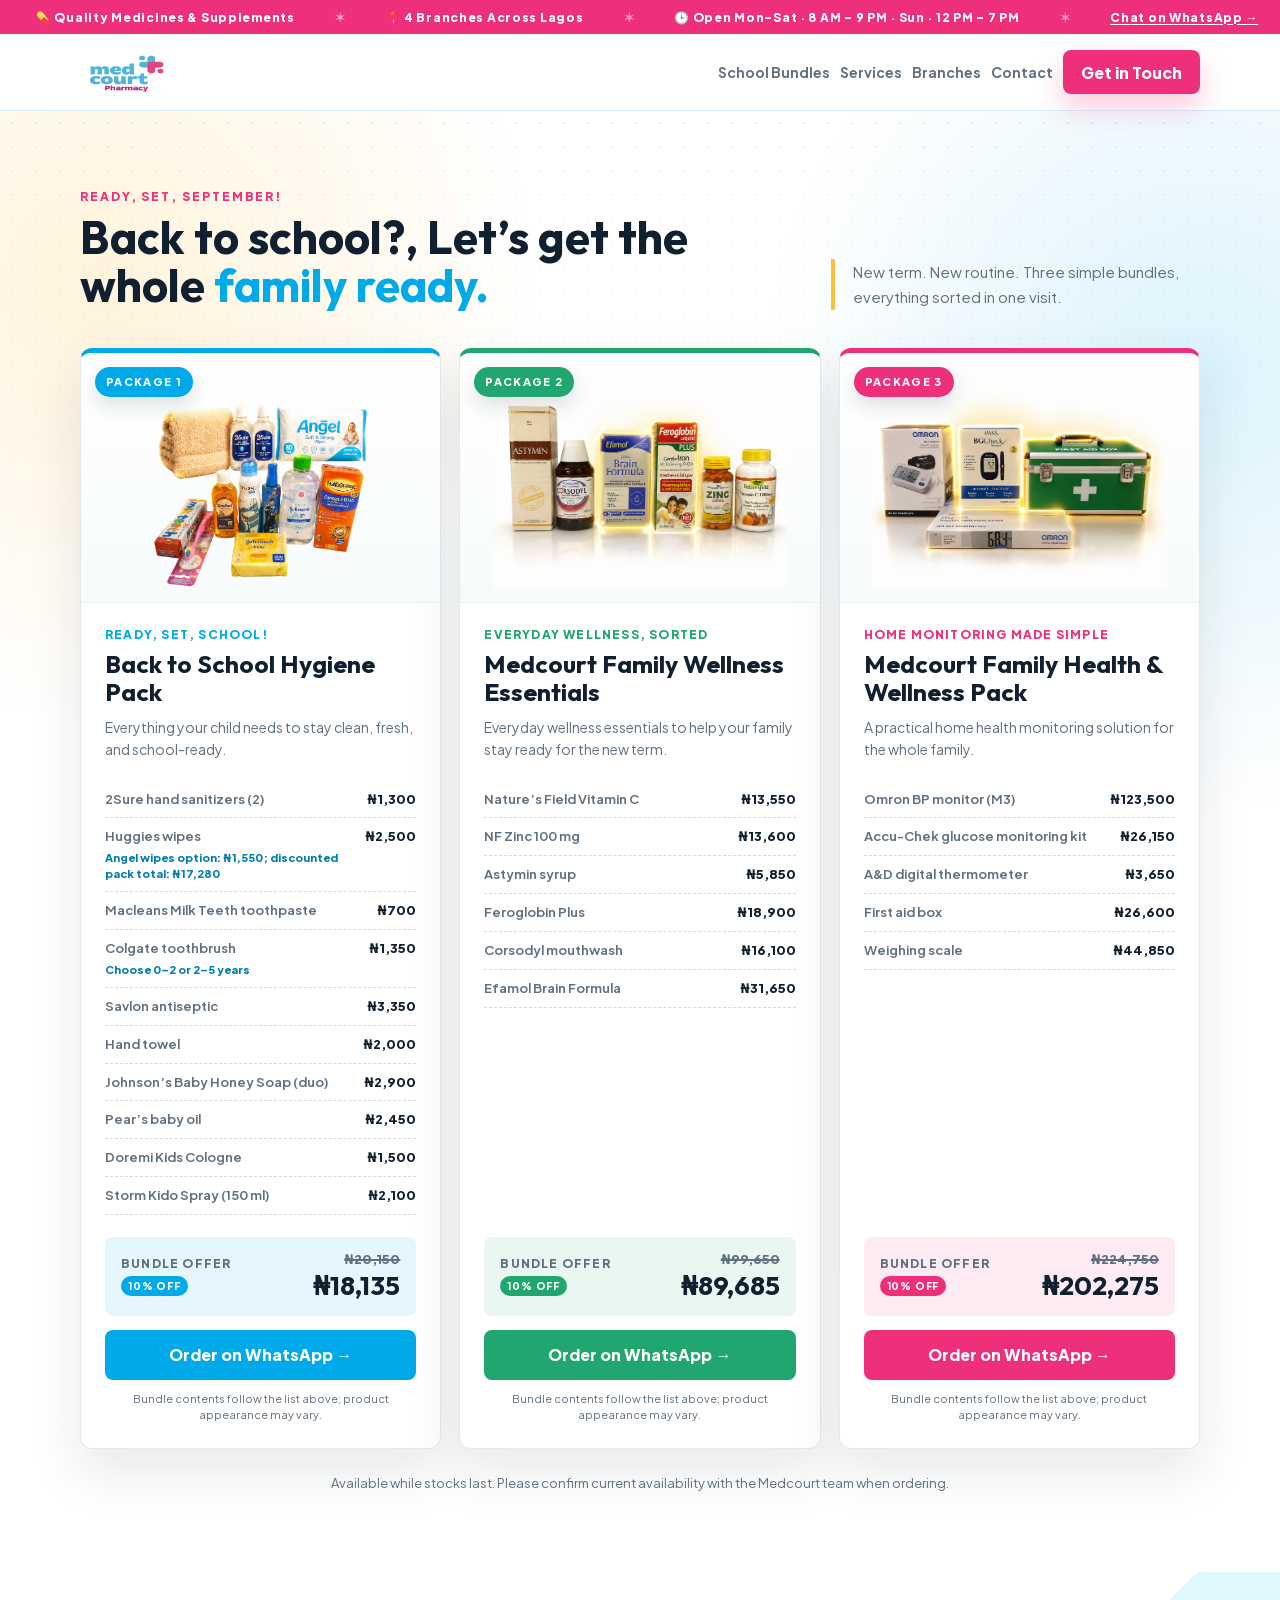
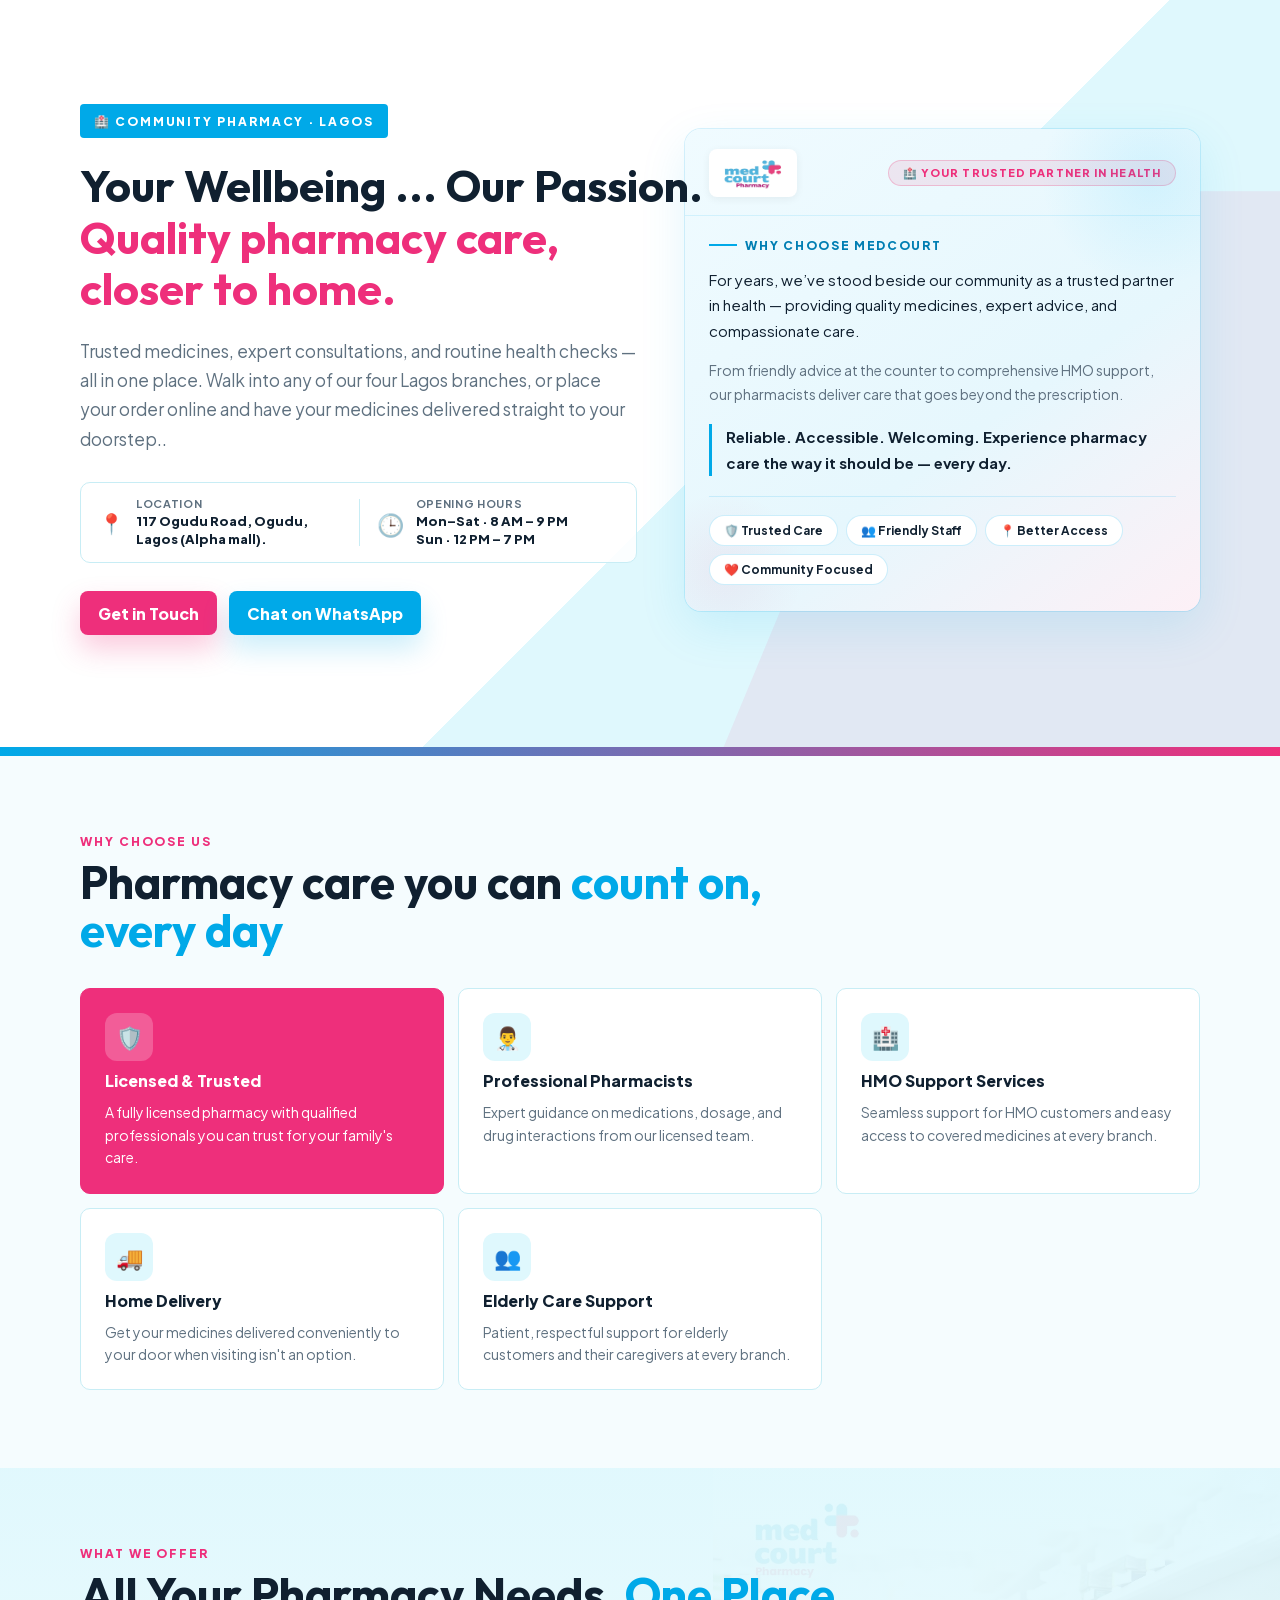
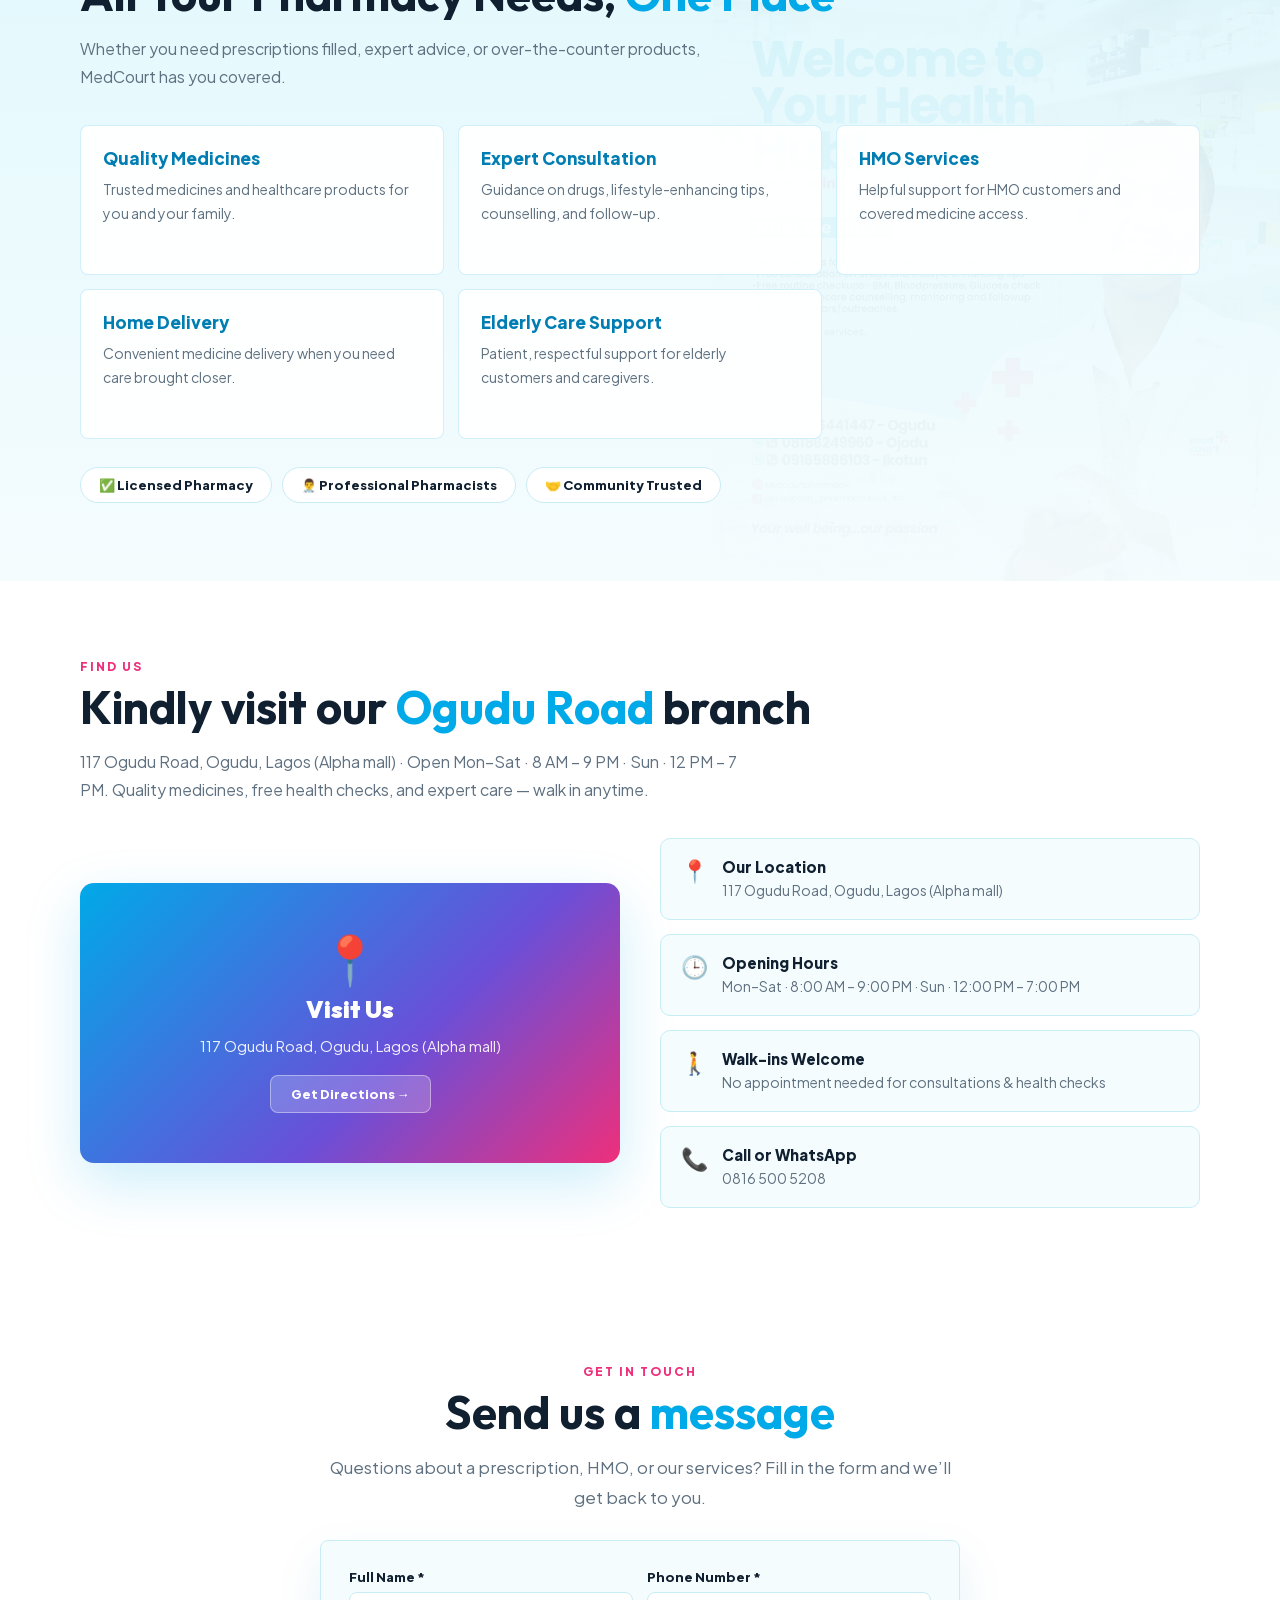
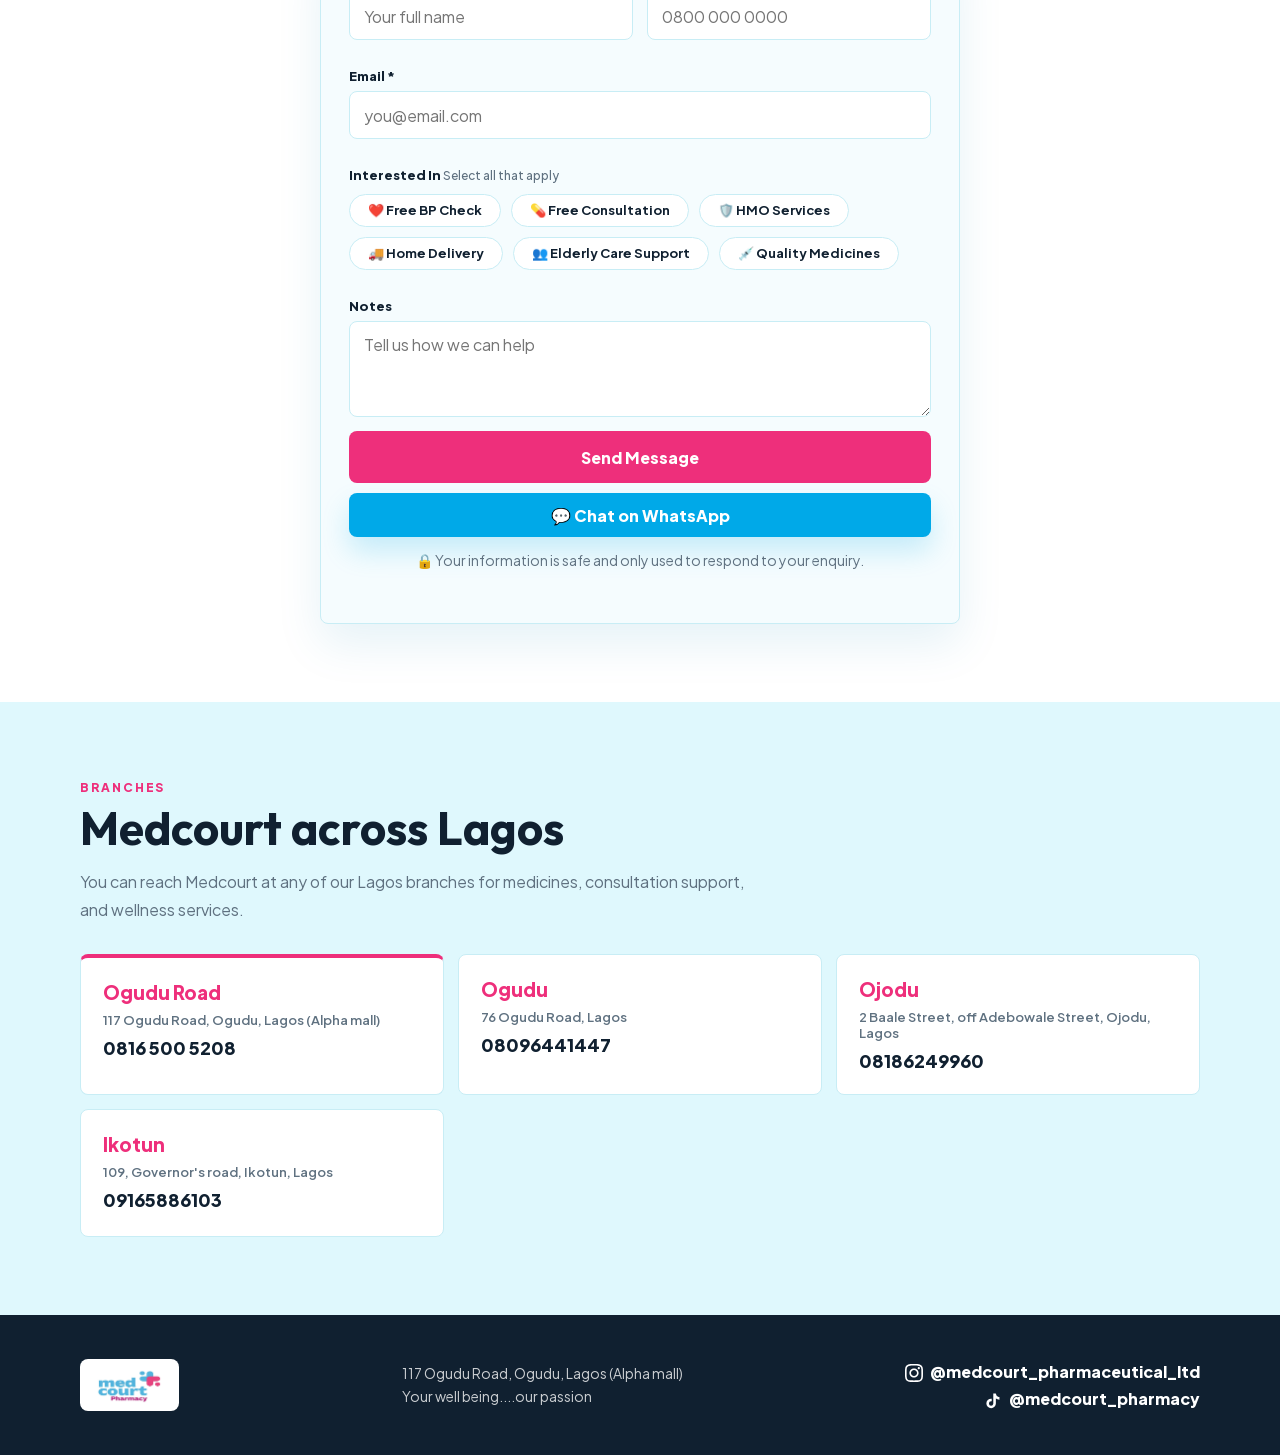
==== commit ebc4349f: "fixess" ====
--- a/index.html
+++ b/index.html
@@ -1935,7 +1935,7 @@
       <div class="bundles-heading">
         <div>
           <div class="section-kicker">Ready, Set, September!</div>
-          <h2 class="section-title" id="bundles-title">Before the school bell rings, let’s get your <span>family ready.</span></h2>
+          <h2 class="section-title" id="bundles-title">Back to school?, Let’s get the whole <span>family ready.</span></h2>
         </div>
         <p class="bundles-summary">New term. New routine. Three simple bundles, everything sorted in one visit.</p>
       </div>
@@ -2470,20 +2470,33 @@
         source: 'Membership Popup'
       };
 
+      function showMembershipSuccess(){
+        popupForm.reset();
+        popupContent.style.display = 'none';
+        popupSuccess.style.display = 'block';
+      }
+
+      function showMembershipError(message){
+        submitBtn.disabled = false;
+        submitBtn.removeAttribute('aria-busy');
+        submitBtn.classList.remove('loading');
+        submitBtn.textContent = 'Join Medcourt Membership';
+        popupError.textContent = message;
+        popupError.style.display = 'block';
+      }
+
       saveLead(data)
         .then(function(result){
-          if (result && result.success === false) throw new Error(result.error || 'Submission failed');
-          popupForm.reset();
-          popupContent.style.display = 'none';
-          popupSuccess.style.display = 'block';
-        })
-        .catch(function(){
-          submitBtn.disabled = false;
-          submitBtn.removeAttribute('aria-busy');
-          submitBtn.classList.remove('loading');
-          submitBtn.textContent = 'Join Medcourt Membership';
-          popupError.textContent = 'Something went wrong. Please try again.';
-          popupError.style.display = 'block';
+          if (result && result.success === false) {
+            showMembershipError('Something went wrong. Please try again.');
+            return;
+          }
+          showMembershipSuccess();
+        }, function(){
+          // Apps Script can save the row and then expose an unreadable redirect
+          // response to the browser. Treat that response-layer failure as success
+          // so a completed sheet write does not produce a false error message.
+          showMembershipSuccess();
         });
     });
   })();
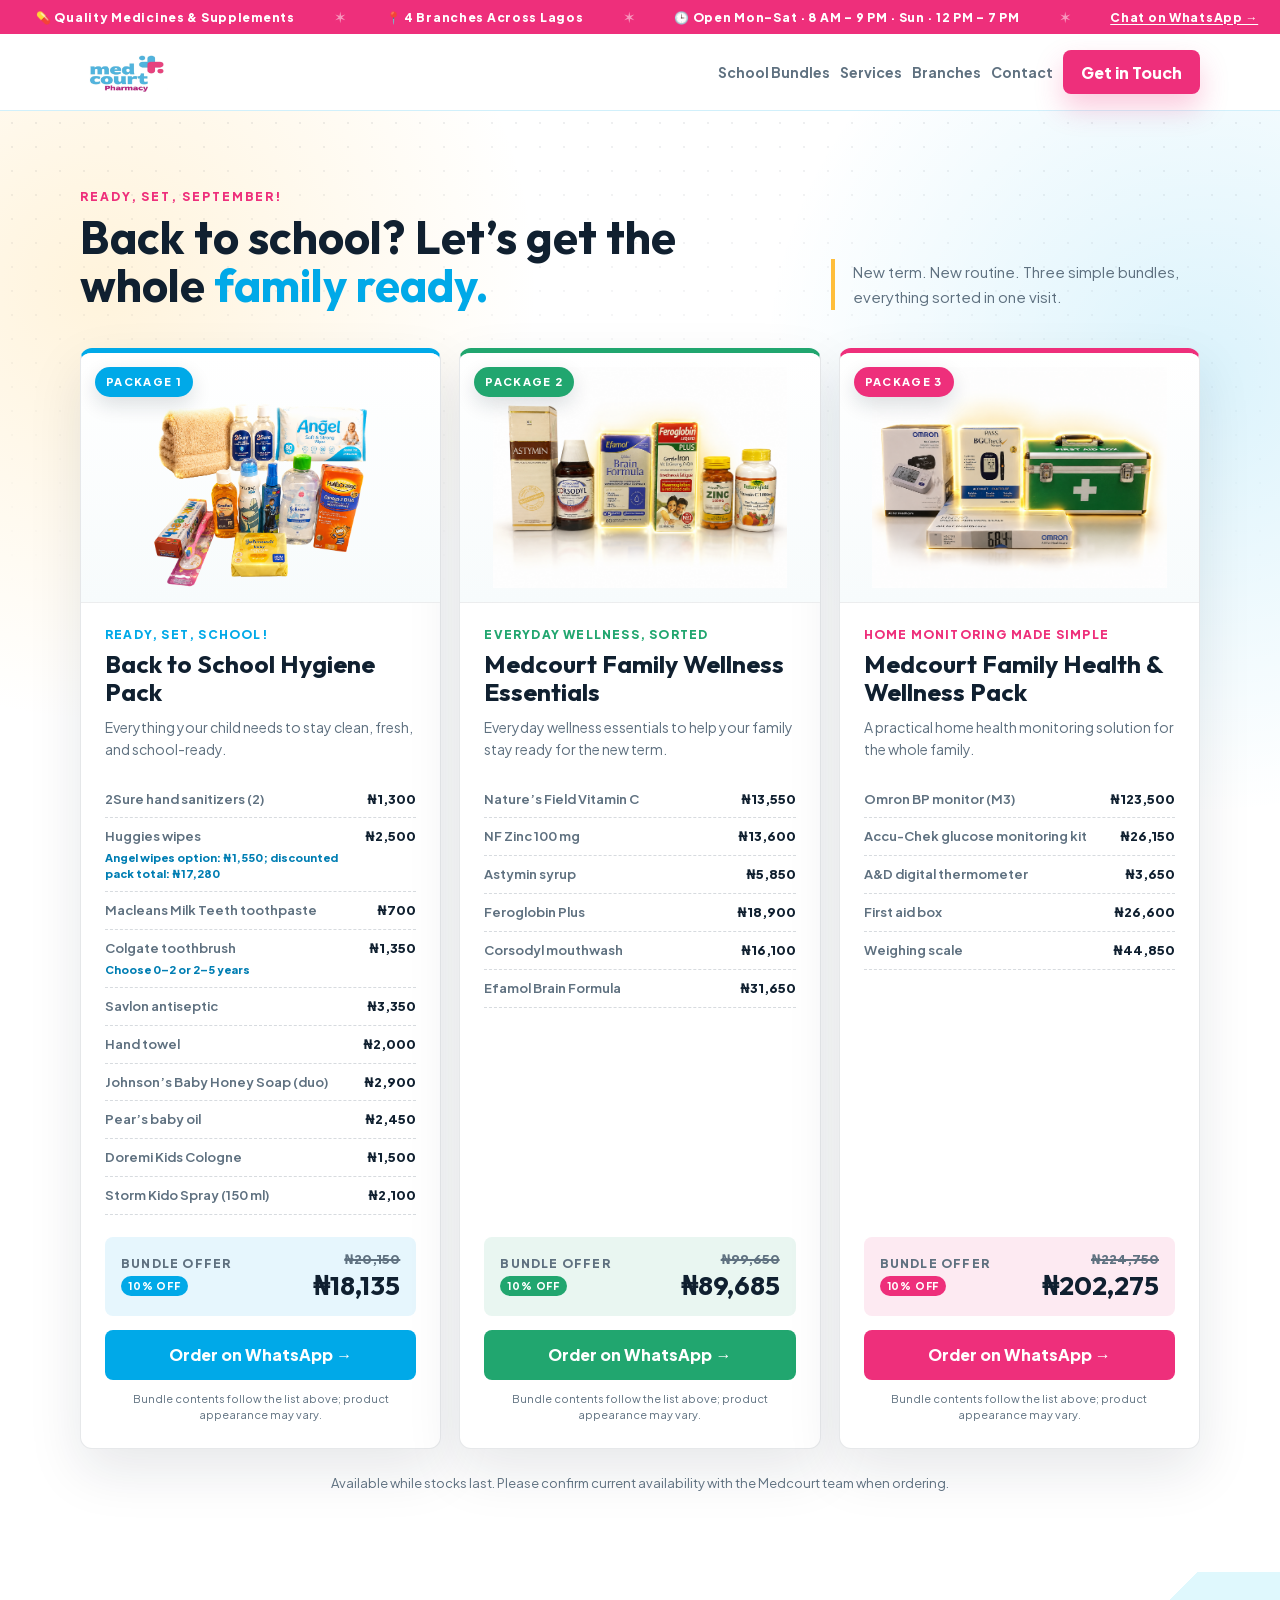
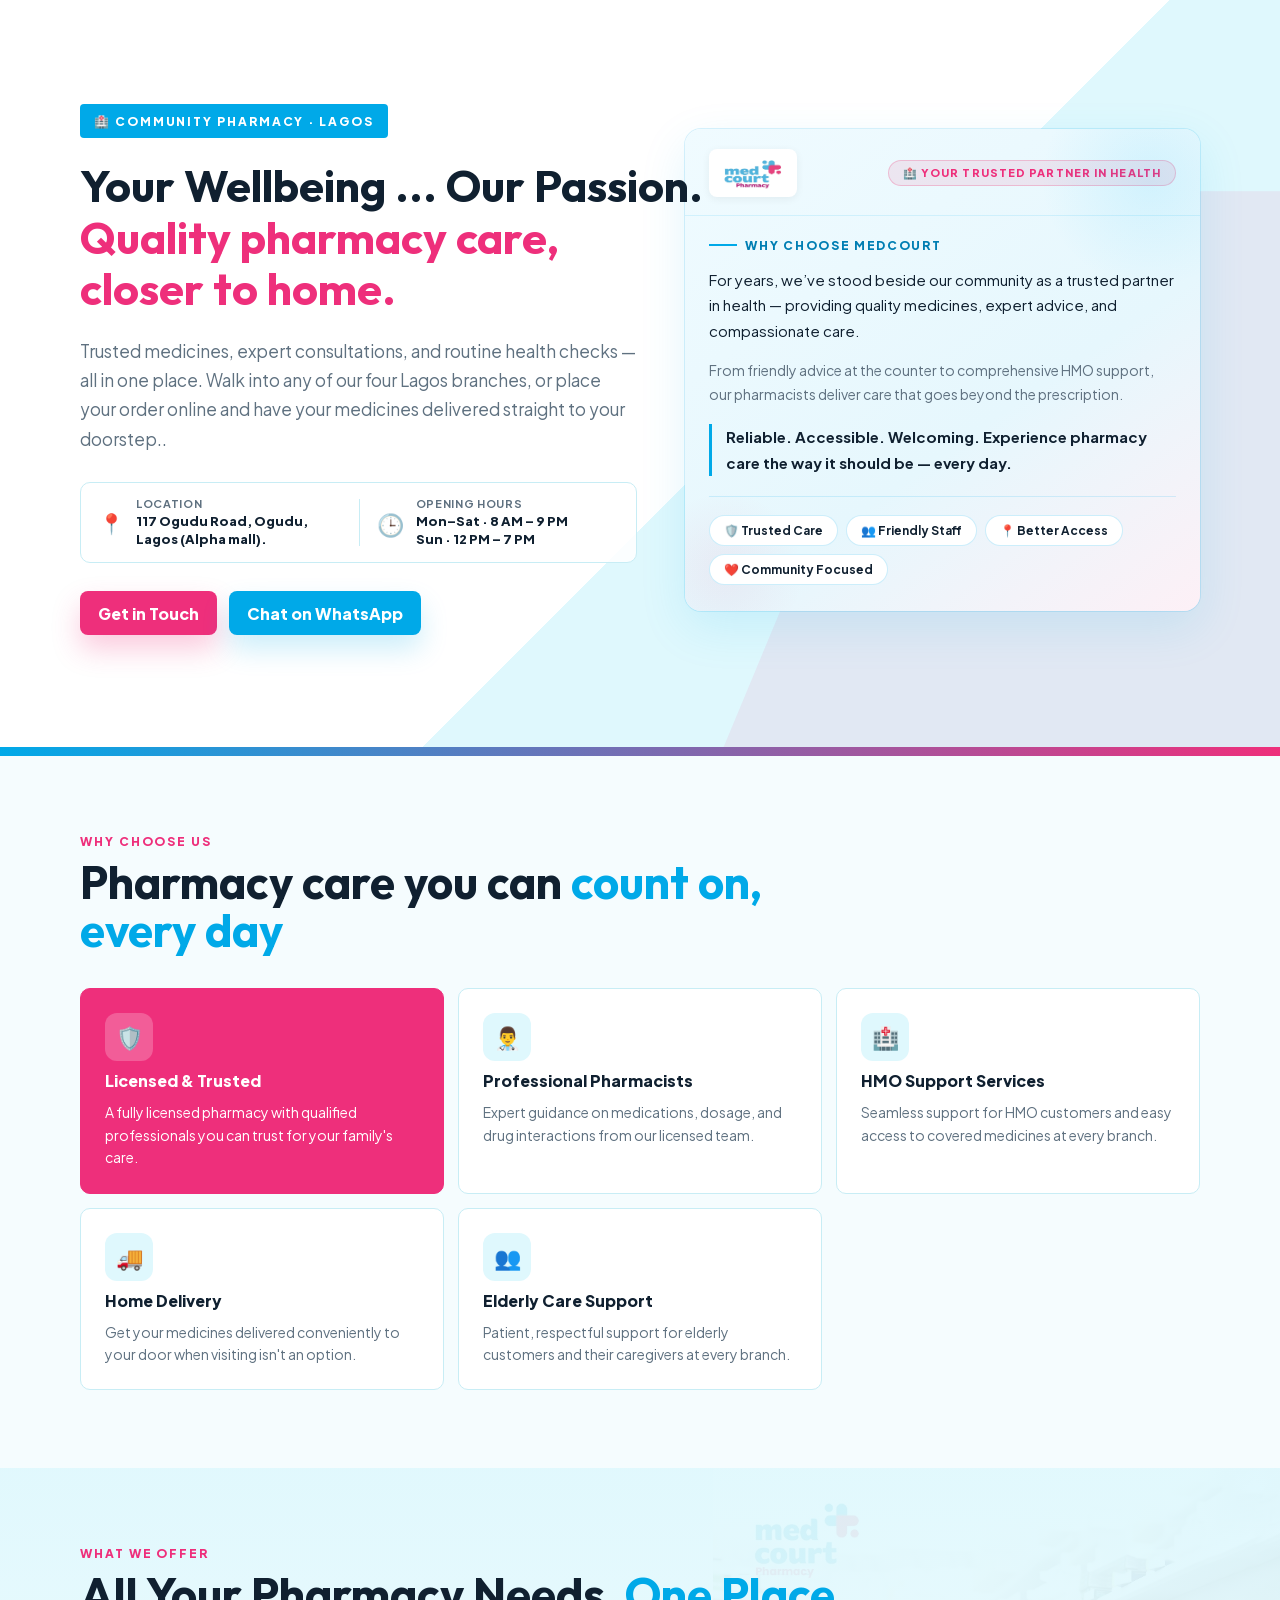
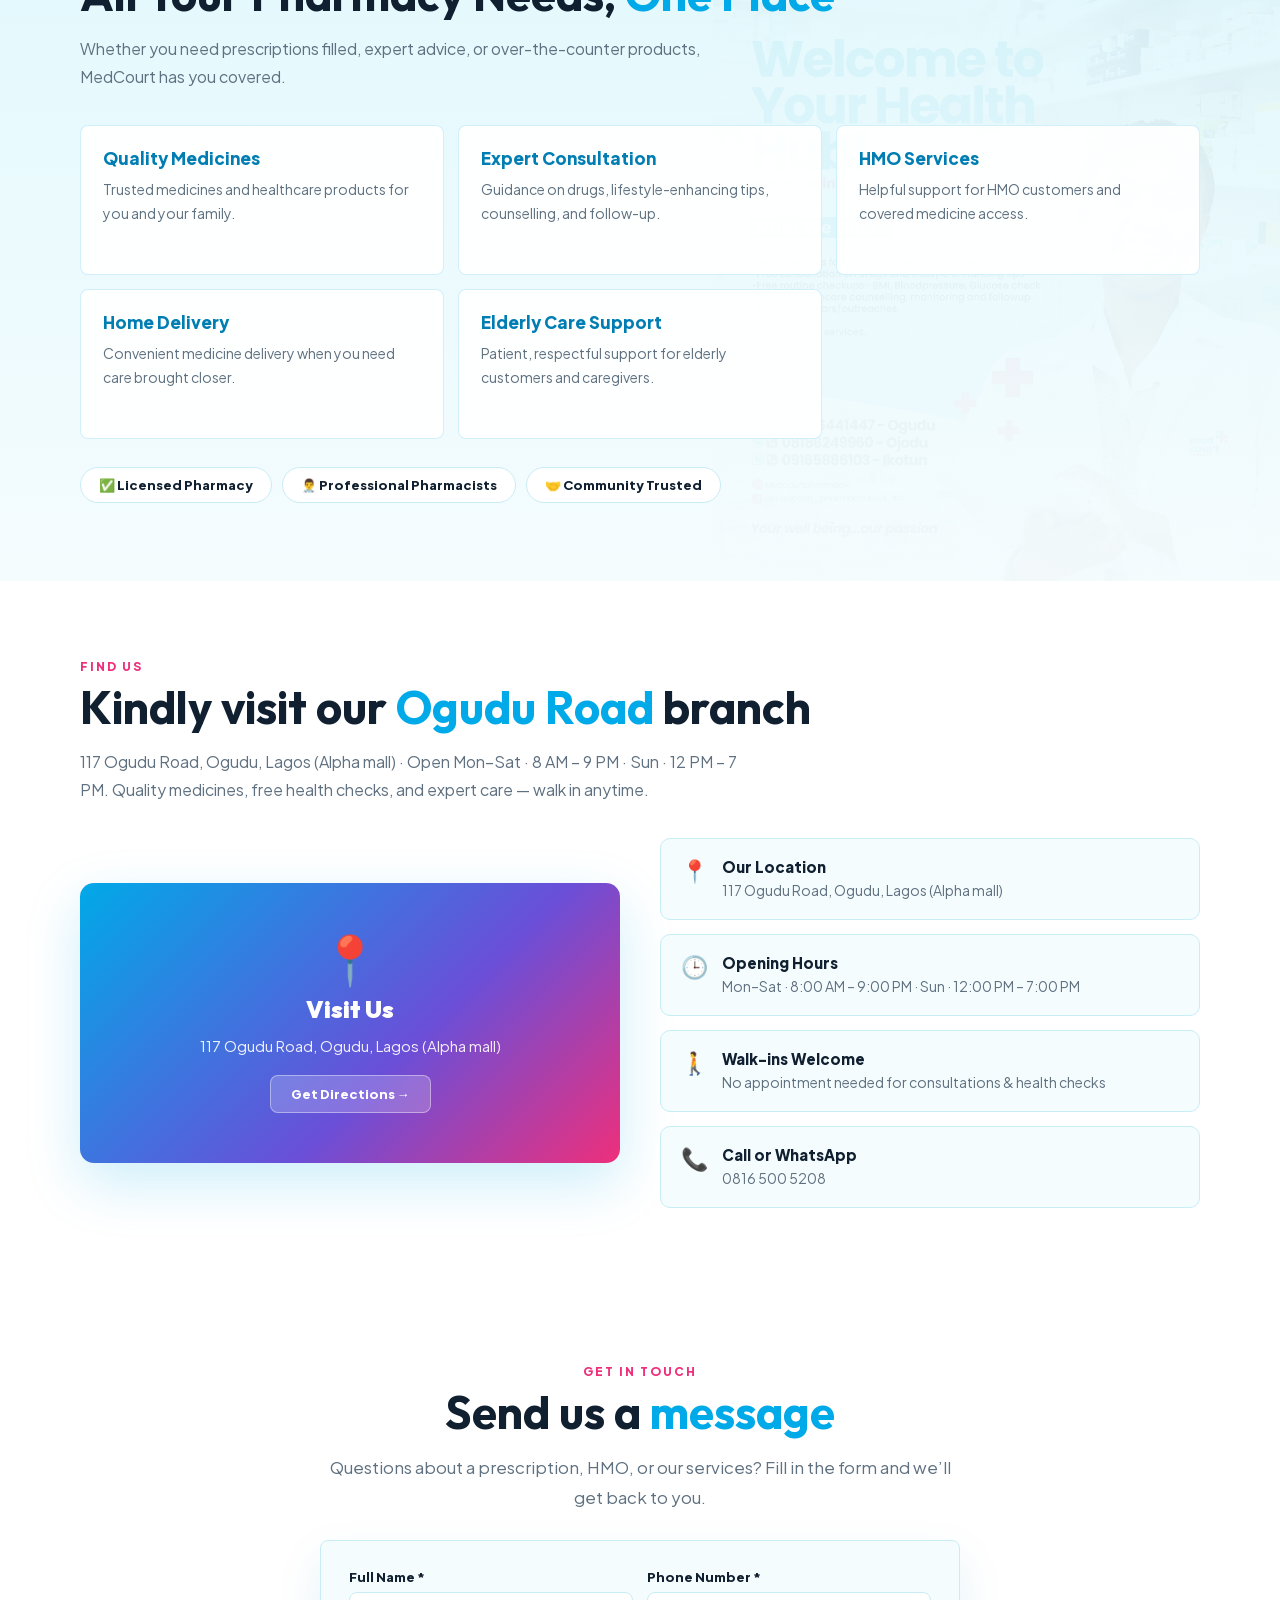
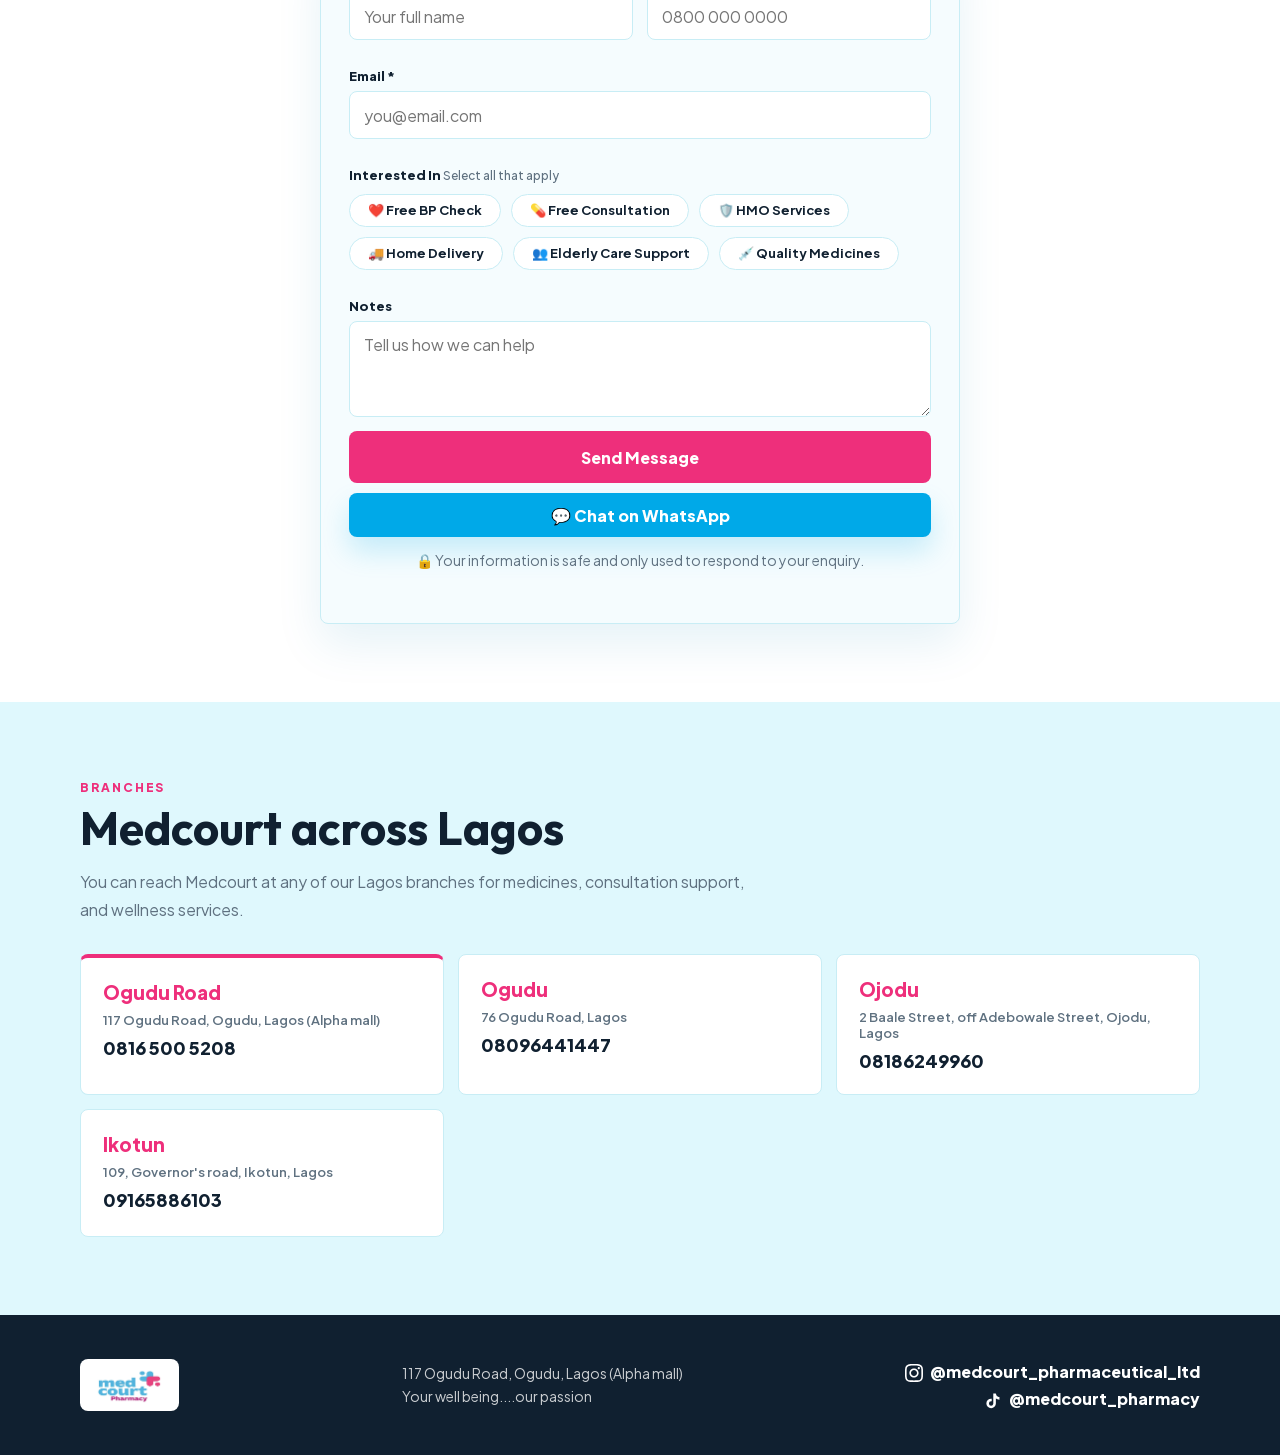
==== commit ed529fa0: "fix" ====
--- a/index.html
+++ b/index.html
@@ -1935,7 +1935,7 @@
       <div class="bundles-heading">
         <div>
           <div class="section-kicker">Ready, Set, September!</div>
-          <h2 class="section-title" id="bundles-title">Back to school?, Let’s get the whole <span>family ready.</span></h2>
+          <h2 class="section-title" id="bundles-title">Back to school? Let’s get the whole <span>family ready.</span></h2>
         </div>
         <p class="bundles-summary">New term. New routine. Three simple bundles, everything sorted in one visit.</p>
       </div>
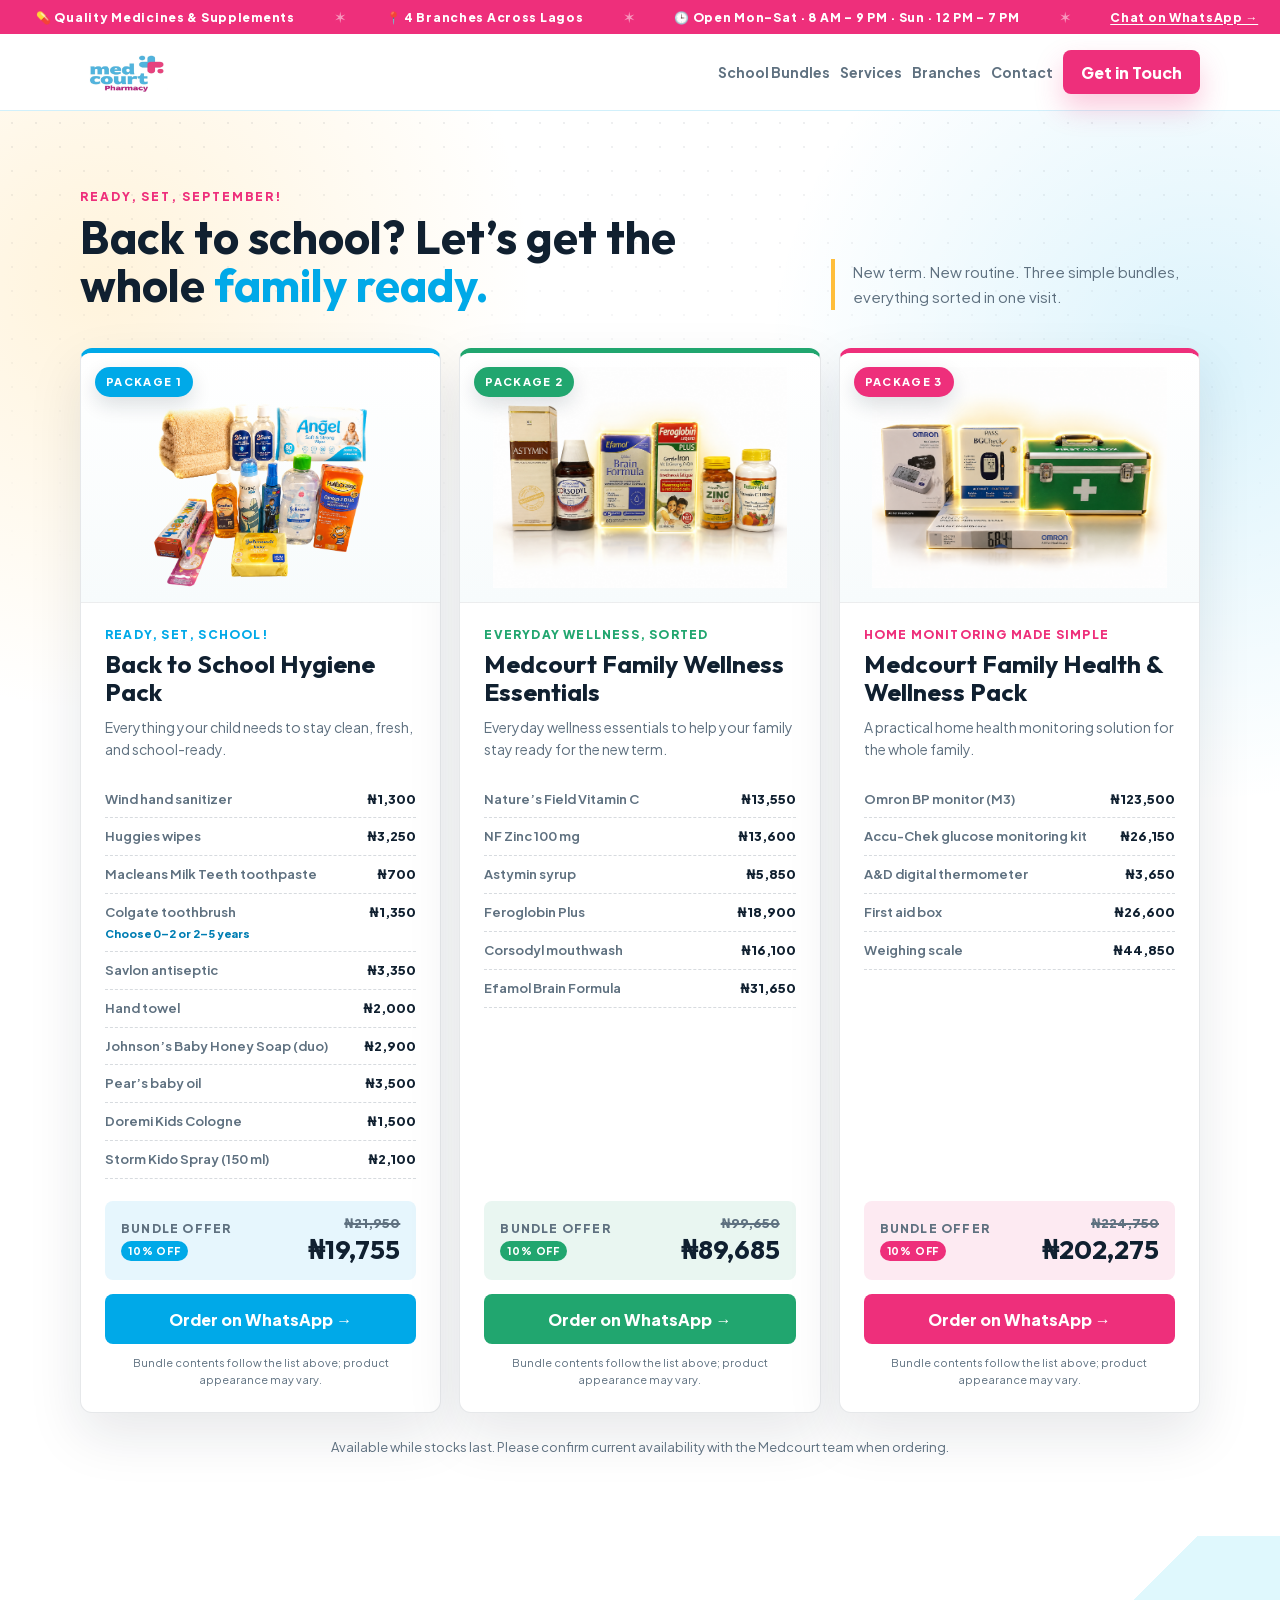
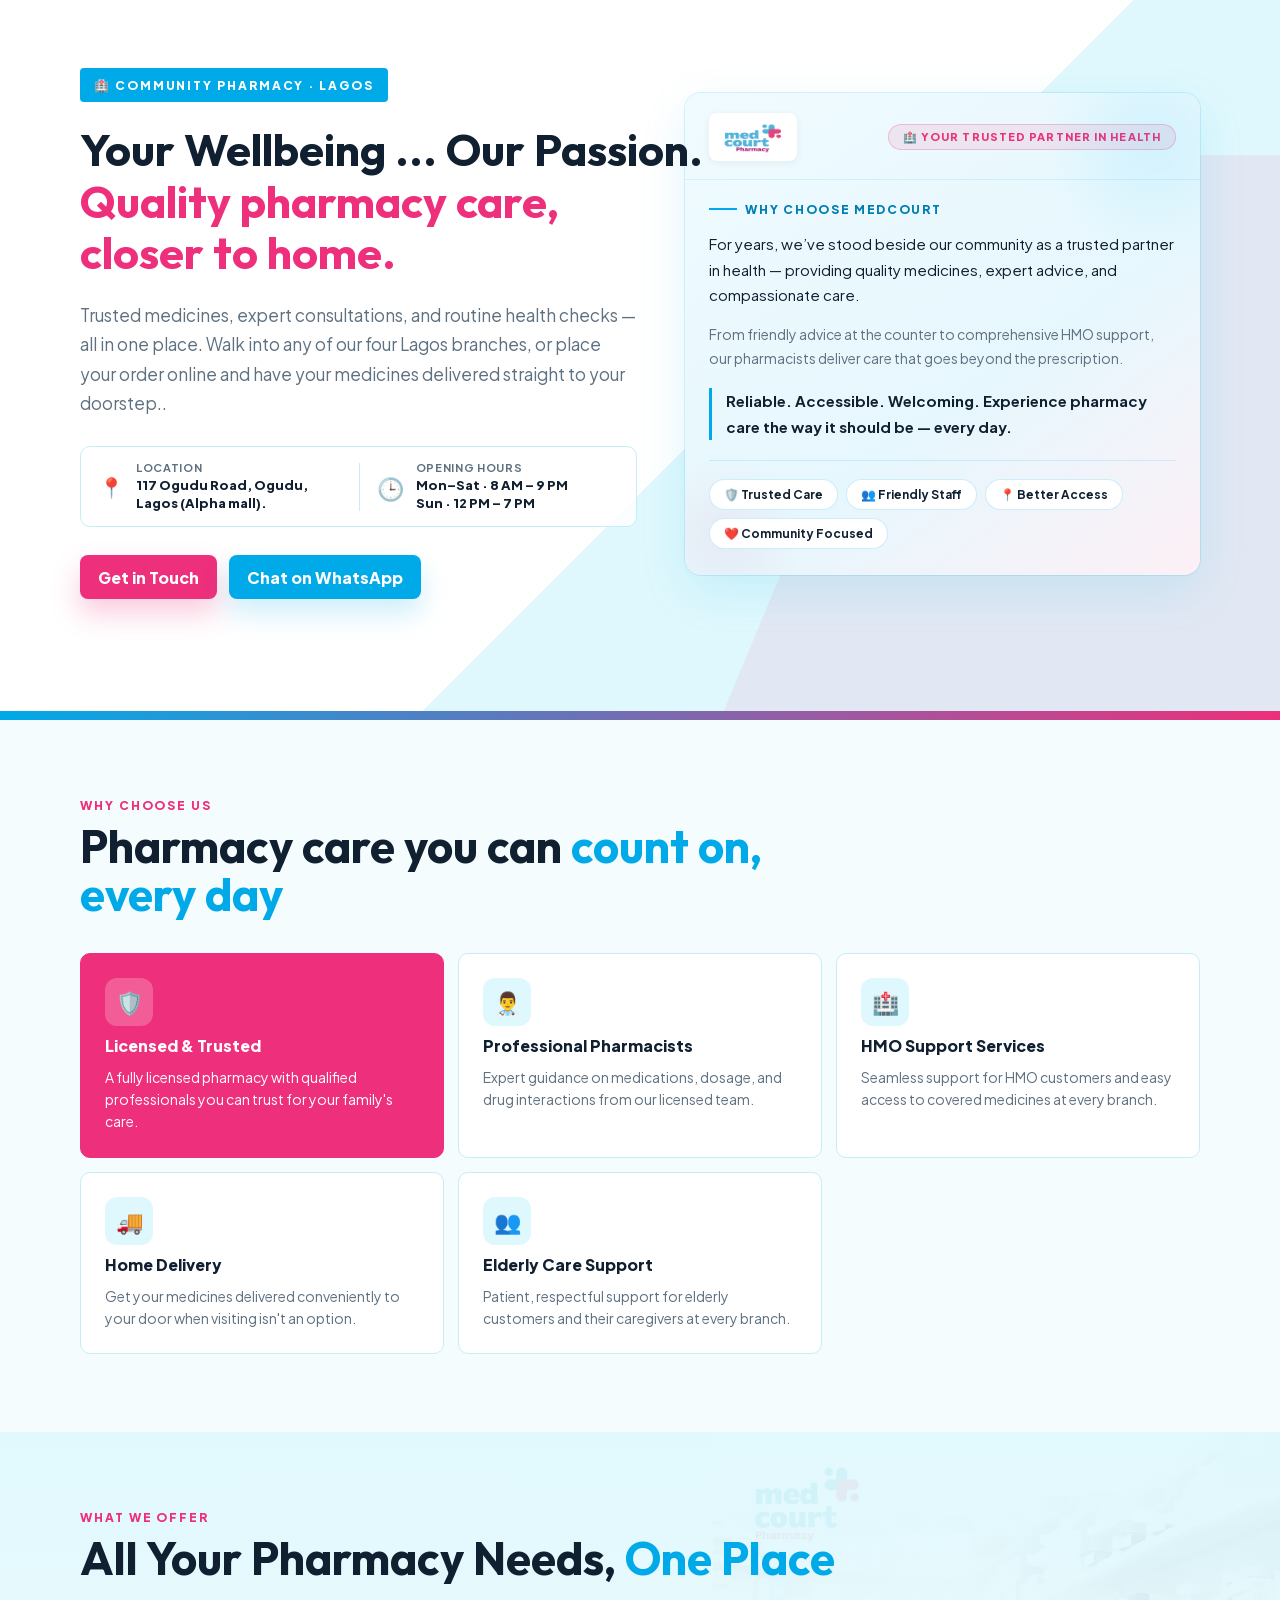
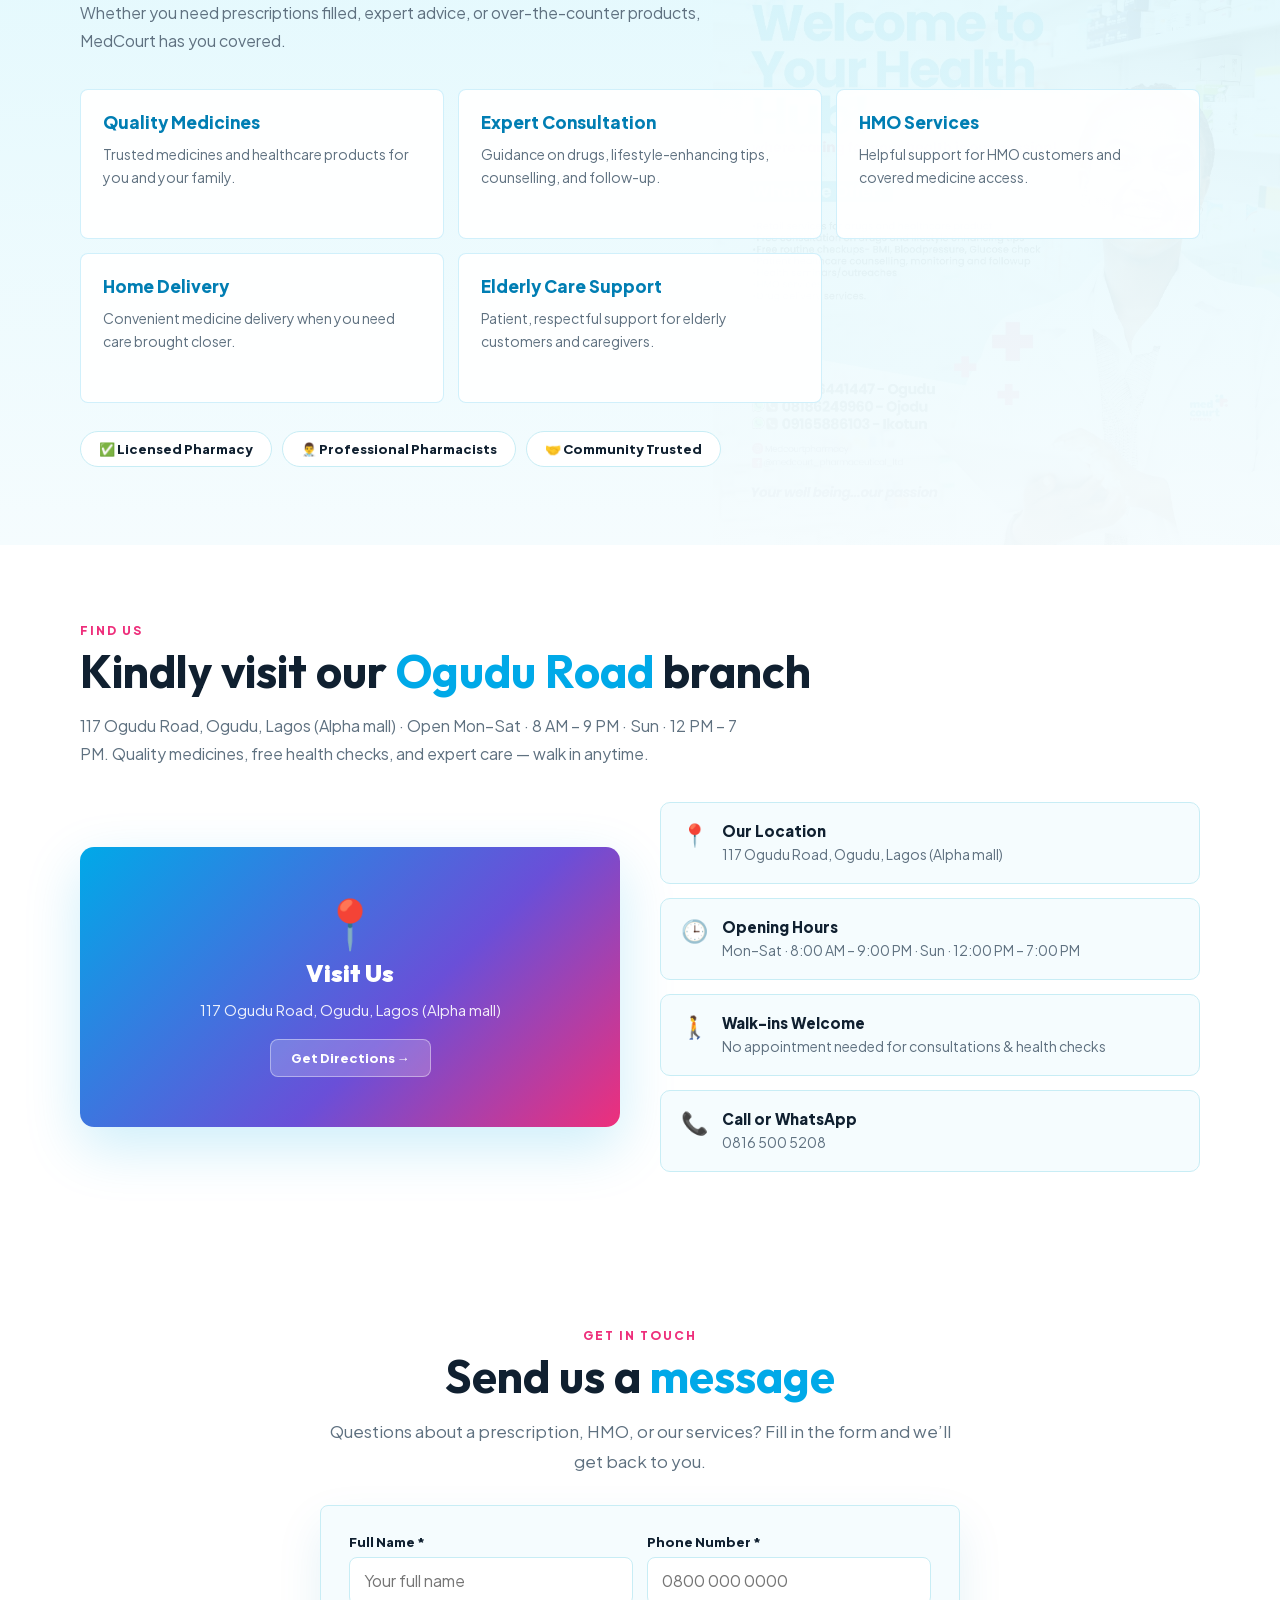
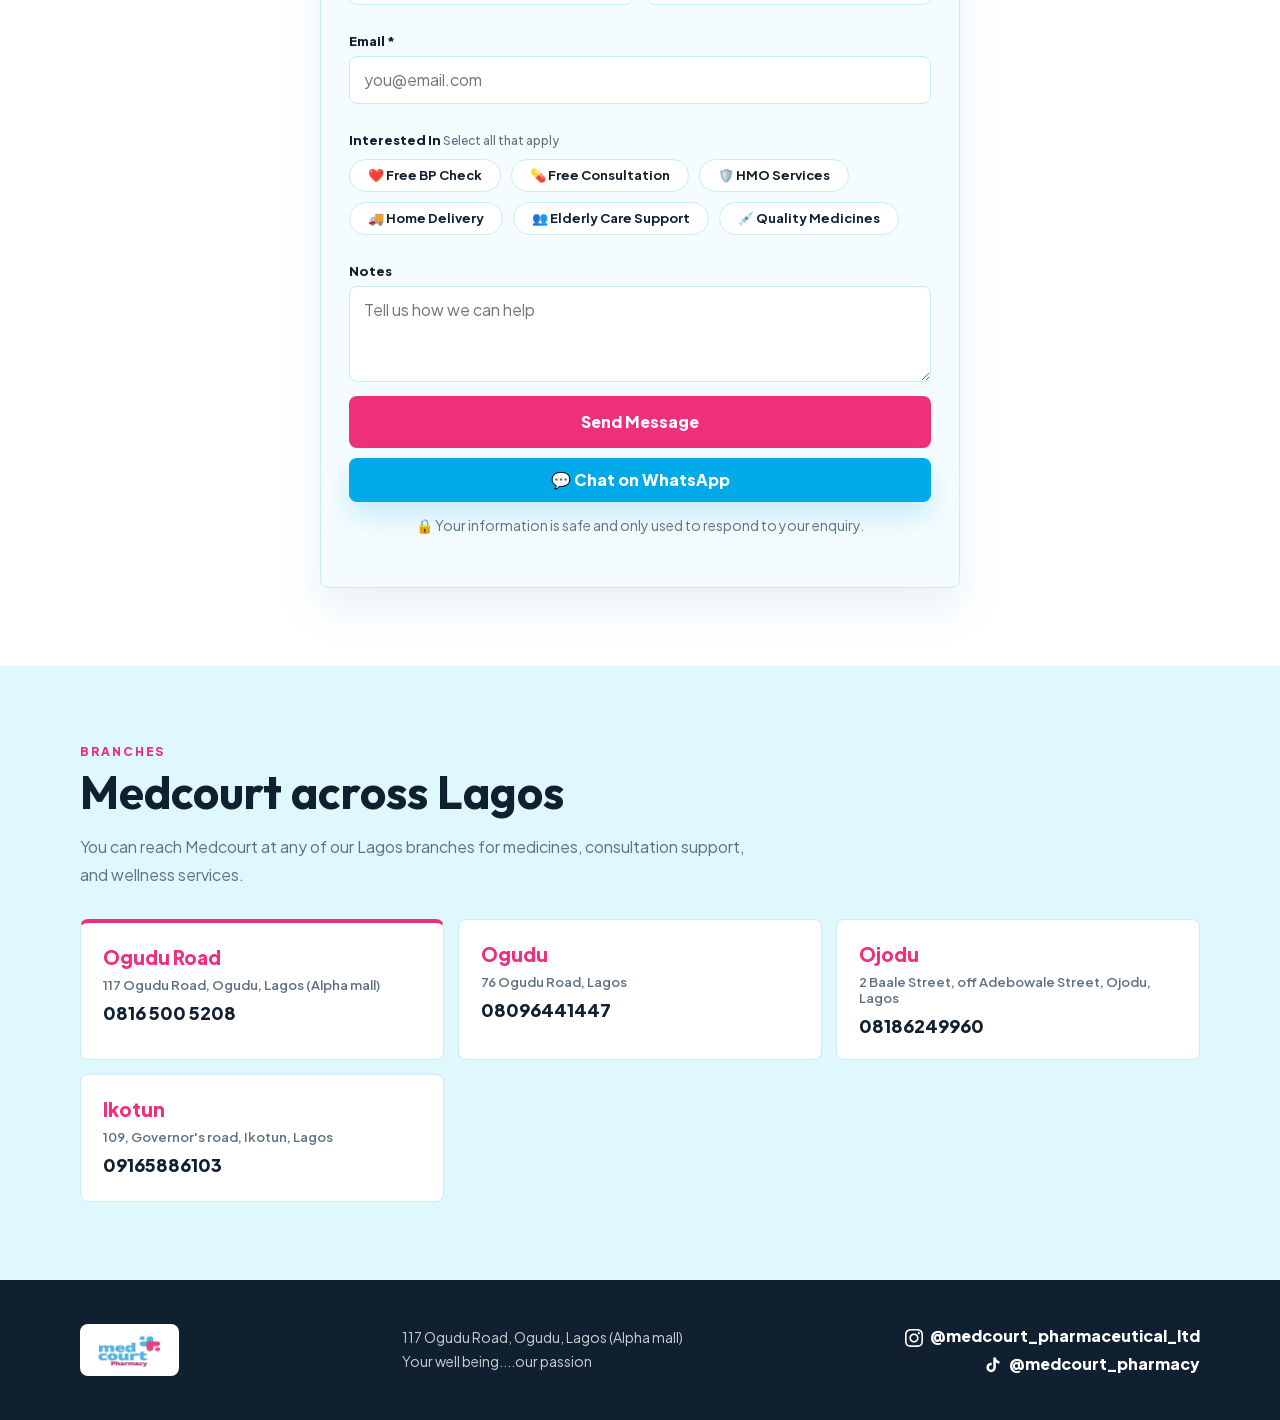
==== commit aa3fbd75: "fixes" ====
--- a/index.html
+++ b/index.html
@@ -1951,26 +1951,23 @@
             <h3>Back to School Hygiene Pack</h3>
             <p class="bundle-description">Everything your child needs to stay clean, fresh, and school-ready.</p>
             <dl class="bundle-products">
-              <div><dt>2Sure hand sanitizers (2)</dt><dd>₦1,300</dd></div>
-              <div>
-                <dt>Huggies wipes <small class="bundle-option">Angel wipes option: ₦1,550; discounted pack total: ₦17,280</small></dt>
-                <dd>₦2,500</dd>
-              </div>
+              <div><dt>Wind hand sanitizer</dt><dd>₦1,300</dd></div>
+              <div><dt>Huggies wipes</dt><dd>₦3,250</dd></div>
               <div><dt>Macleans Milk Teeth toothpaste</dt><dd>₦700</dd></div>
               <div><dt>Colgate toothbrush <small class="bundle-option">Choose 0–2 or 2–5 years</small></dt><dd>₦1,350</dd></div>
               <div><dt>Savlon antiseptic</dt><dd>₦3,350</dd></div>
               <div><dt>Hand towel</dt><dd>₦2,000</dd></div>
               <div><dt>Johnson’s Baby Honey Soap (duo)</dt><dd>₦2,900</dd></div>
-              <div><dt>Pear’s baby oil</dt><dd>₦2,450</dd></div>
+              <div><dt>Pear’s baby oil</dt><dd>₦3,500</dd></div>
               <div><dt>Doremi Kids Cologne</dt><dd>₦1,500</dd></div>
               <div><dt>Storm Kido Spray (150 ml)</dt><dd>₦2,100</dd></div>
             </dl>
             <div class="bundle-footer">
               <div class="bundle-total">
                 <span class="bundle-total-label">Bundle offer <small class="bundle-discount-badge">10% off</small></span>
-                <div class="bundle-price"><del class="bundle-original-price">₦20,150</del><strong class="bundle-discount-price">₦18,135</strong></div>
+                <div class="bundle-price"><del class="bundle-original-price">₦21,950</del><strong class="bundle-discount-price">₦19,755</strong></div>
               </div>
-              <a class="btn bundle-order" href="https://wa.me/2348165005208?text=Hi%20Medcourt%20Pharmacy%2C%20I%20would%20like%20to%20order%20the%20Back%20to%20School%20Hygiene%20Pack%20at%20the%2010%25%20discount%20price%20of%20%E2%82%A618%2C135." target="_blank" rel="noopener">Order on WhatsApp →</a>
+              <a class="btn bundle-order" href="https://wa.me/2348165005208?text=Hi%20Medcourt%20Pharmacy%2C%20I%20would%20like%20to%20order%20the%20Back%20to%20School%20Hygiene%20Pack%20at%20the%2010%25%20discount%20price%20of%20%E2%82%A619%2C755." target="_blank" rel="noopener">Order on WhatsApp →</a>
               <p class="bundle-photo-note">Bundle contents follow the list above; product appearance may vary.</p>
             </div>
           </div>
